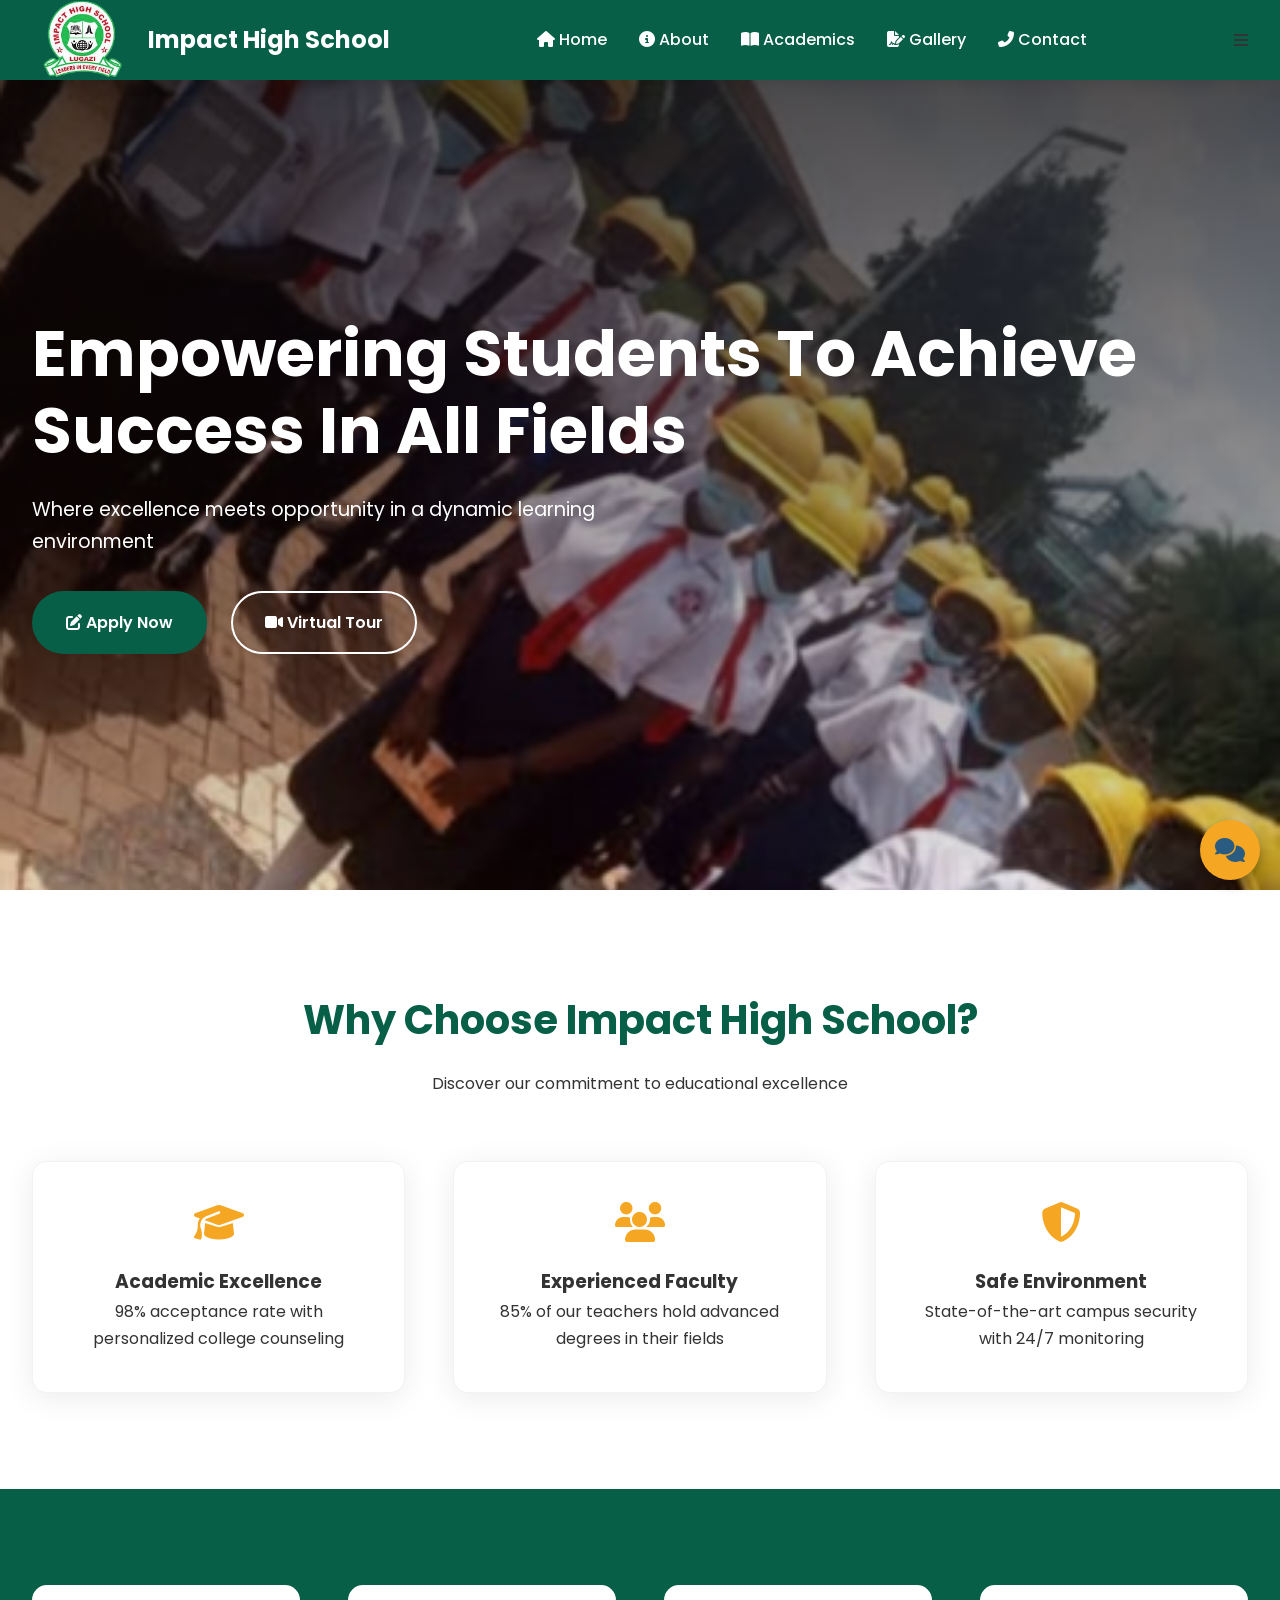
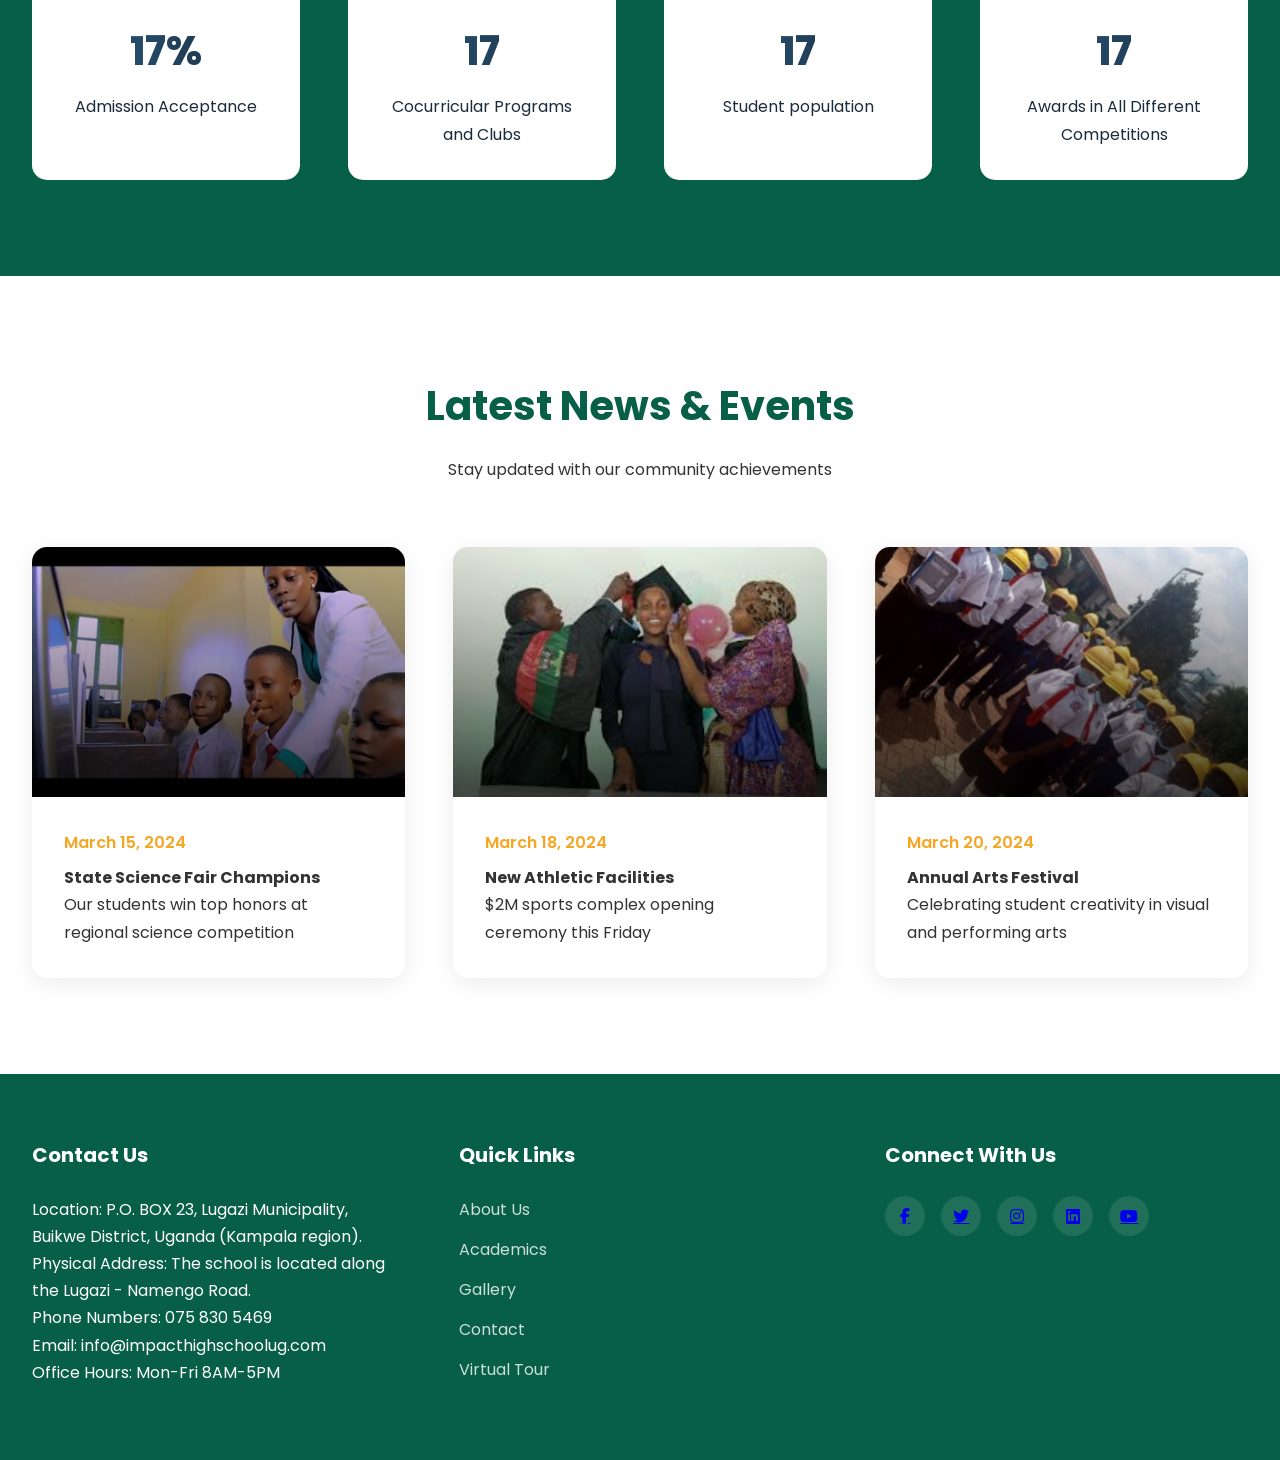
==== index.html @ 4ecf00ad "Initial commit of website files" ====
<!DOCTYPE html>
<html lang="en">
<head>
    <meta charset="UTF-8">
    <meta name="viewport" content="width=device-width, initial-scale=1.0">
    <title>Impact High School - Excellence in Education</title>
    <link rel="stylesheet" href="https://cdnjs.cloudflare.com/ajax/libs/font-awesome/6.4.0/css/all.min.css">
    <link rel="stylesheet" href="https://fonts.googleapis.com/css2?family=Poppins:wght@300;400;600;700&display=swap">
    <style>
        :root {
            --primary: #2A5C82;
            --secondary: #F5A623;
            --accent:#1A2B3C ;
            --dark:  #065f46;
            --light: white;
            --text: #333;
        }

        * {
            margin: 0;
            padding: 0;
            box-sizing: border-box;
        }

        body {
            font-family: 'Poppins', sans-serif;
            line-height: 1.7;
            color: var(--text);
            background: var(--light);
            overflow-x: hidden;
        }

        /* Header Styles */
        .header {
            background: var(--dark);
            position: sticky;
            top: 0;
            box-shadow: 0 2px 15px rgba(0,0,0,0.1);
            z-index: 1000;
            
        }

        .nav-container {
            max-width: 1400px;
            margin: 0 auto;
            padding: 0 2rem;
            display: flex;
            justify-content: space-between;
            align-items: center;
            height: 80px;
        }

        .logo {
            display: flex;
            align-items: center;
            gap: 1rem;
            text-decoration: none;
        }

        .logo img {
            height: 100px;
            width: auto;
        }

        .logo-text {
            color: white;
            font-size: 1.5rem;
            font-weight: 700;
        }
        
        .logo:hover .logo-text::after {
            transform: scaleX(1);
        }

        /* Main Navigation */
        .main-nav {
            display: flex;
            gap: 2rem;
            align-items: center;
            transition: all 0.3s ease;
        }

        .nav-link {
            color: white;
            text-decoration: none;
            position: relative;
            padding: 0.5rem 0;
            font-weight: 500;
            transition: color 0.3s ease;
        }

        .nav-link::after {
            content: '';
            position: absolute;
            bottom: 0;
            left: 0;
            width: 0;
            height: 2px;
            background: var(--secondary);
            transition: width 0.3s ease;
        }

        .nav-link:hover::after {
            width: 100%;
        }

        /* Hero Section */
       .hero {
            position: relative;
            height: 90vh;
            overflow: hidden;
            display: flex;
            align-items: center;
            color: white;
            position: relative;
            overflow: hidden;
        }

        .slideshow {
            position: absolute;
            top: 0;
            left: 0;
            width: 100%;
            height: 100%;
        }

        .slide {
            position: absolute;
            width: 100%;
            height: 100%;
            background-size: cover;
            background-position: center;
            opacity: 0;
            transition: opacity 1s ease-in-out;
        }

        .slide.active {
            opacity: 1;
        }

        .hero-overlay {
            position: absolute;
            top: 0;
            left: 0;
            width: 100%;
            height: 100%;
            background: linear-gradient(rgba(12,9,9,0.7), rgba(12,9,9,0.1)) ;
        }

        .hero-content {
            max-width: 1400px;
            margin: 0 auto;
            padding: 2rem;
            position: relative;
            z-index: 1;
            animation: float 3s ease-in-out infinite;
        }
        
        @keyframes float {
            0%, 100% { transform: translateY(0); }
            50% { transform: translateY(-20px); }
        }

        .hero h1 {
            font-size: 4rem;
            margin-bottom: 1.5rem;
            line-height: 1.2;
        }

        .hero p {
            font-size: 1.2rem;
            margin-bottom: 2rem;
            max-width: 600px;
        }

        .cta-buttons {
            display: flex;
            gap: 1.5rem;
            margin-top: 2rem;
        }

        .btn {
            padding: 1rem 2rem;
            border-radius: 50px;
            text-decoration: none;
            font-weight: 600;
            transition: all 0.3s ease;
            border: 2px solid transparent;
        }

        .btn-primary {
            background:var(--dark);
            color: white;
            
        }

        .btn-primary:hover {
            transform: translateY(-2px);
            box-shadow: 0 5px 15px rgba(245,166,35,0.3);
        }

        .btn-outline {
            border-color: white;
            color: white;
        }

        .btn-outline:hover {
            background: white;
            color: var(--primary);
        }


        /* Features Section */
        .features {
            padding: 6rem 2rem;
            background: white;
        }

        .section-title {
            text-align: center;
            margin-bottom: 4rem;
        }

        .section-title h2 {
            font-size: 2.5rem;
            color: var(--dark);
            margin-bottom: 1rem;
        }

        .grid {
            display: grid;
            grid-template-columns: repeat(auto-fit, minmax(300px, 1fr));
            gap: 3rem;
            max-width: 1400px;
            margin: 0 auto;
        }

        .feature-card {
            padding: 2.5rem;
            border-radius: 15px;
            background: white;
            text-align: center;
            transition: all 0.3s ease;
            box-shadow: 0 5px 30px rgba(0,0,0,0.08);
            border: 1px solid rgba(0,0,0,0.05);
        }

        .feature-card:hover {
            transform: translateY(-10px);
            box-shadow: 0 15px 40px rgba(0,0,0,0.5);
        }

        .feature-icon {
            font-size: 2.5rem;
            color: var(--secondary);
            margin-bottom: 1.5rem;
        }

        /* Stats Section */
        .stats {
            padding: 6rem 2rem;
            background: var(--dark);
            color:white;
        }

        .stats-grid {
            display: grid;
            grid-template-columns: repeat(auto-fit, minmax(250px, 1fr));
            gap: 3rem;
            max-width: 1400px;
            margin: 0 auto;
        }

        .stat-item {
            text-align: center;
            color:var(--accent);
            padding: 2rem;
            background: rgba(255,255,255,1);
            border-radius: 15px;
            backdrop-filter: blur(10px);
        }

        .stat-number {
            font-size: 2.5rem;
            font-weight: 800;
            
            margin-bottom: 0.5rem;
            background: linear-gradient(to right, var(--primary), var(--accent));
            -webkit-background-clip: text;
            -webkit-text-fill-color: transparent;
        }

        /* News Section */
        .news-section {
            padding: 6rem 2rem;
            background: var(--light);
        }

        .news-grid {
            display: grid;
            grid-template-columns: repeat(auto-fit, minmax(350px, 1fr));
            gap: 3rem;
            max-width: 1400px;
            margin: 0 auto;
        }

        .news-card {
            border-radius: 15px;
            overflow: hidden;
            box-shadow: 0 5px 25px rgba(0,0,0,0.08);
            transition: all 0.3s ease;
            background: white;
        }

        .news-card:hover {
            transform: translateY(-10px);
            box-shadow: 0 15px 40px rgba(0,0,0,0.1);
        }

        .news-image {
            height: 250px;
            background-size: cover;
            background-position: center;
            position: relative;
        }

        .news-image::after {
            content: '';
            position: absolute;
            top: 0;
            left: 0;
            right: 0;
            bottom: 0;
            background: linear-gradient(to top, rgba(0,0,0,0.7), transparent);
        }

        .news-content {
            padding: 2rem;
        }

        .news-date {
            color: var(--secondary);
            font-weight: 600;
            margin-bottom: 0.5rem;
        }

        /* Footer */
        .footer {
            background: var(--dark);
            color: white;
            padding: 4rem 2rem;
        }

        .footer-content {
            max-width: 1400px;
            margin: 0 auto;
            display: grid;
            grid-template-columns: repeat(auto-fit, minmax(250px, 1fr));
            gap: 4rem;
        }

        .footer-section h3 {
            color: white;
            margin-bottom: 1.5rem;
            font-size: 1.25rem;
        }

        .footer-links {
            list-style: none;
        }

        .footer-links li {
            margin-bottom: 0.8rem;
        }

        .footer-links a {
            color: rgba(255,255,255,0.8);
            text-decoration: none;
            transition: all 0.3s ease;
        }

        .footer-links a:hover {
            color: var(--secondary);
            padding-left: 5px;
        }

        .social-links {
            display: flex;
            gap: 1rem;
            margin-top: 1rem;
        }

        .social-links a {
            width: 40px;
            height: 40px;
            border-radius: 50%;
            background: rgba(255,255,255,0.1);
            display: flex;
            align-items: center;
            justify-content: center;
            transition: all 0.3s ease;
        }

        .social-links a:hover {
            background: var(--secondary);
            transform: translateY(-3px);
        }

        /* Responsive Design */
        @media (max-width: 768px) {
            .hero h1 {
                font-size: 2.5rem;
            }

            .main-nav {
                position: fixed;
                top: 80px;
                right: -100%;
                background: var(--dark);
                flex-direction: column;
                width: 100%;
                padding: 2rem;
                transition: right 0.3s ease;
            }

            .main-nav.active {
                right: 0;
            }

            .hamburger {
                display: block;
                color: white;
                font-size: 1.5rem;
                cursor: pointer;
                transition: transform 0.3s ease;
            }

            .hamburger.active {
                transform: rotate(90deg);
            }
        }
         @media (max-width: 768px) {
            .nav-container {
                height: 80px;
                padding: 0 1.5rem;
            }
    
            .logo img {
                height: 60px;
            }
    
            .main-nav {
                top: 80px;
                backdrop-filter: blur(15px);
            
                padding: 2rem 1.5rem;
            }
    
            .nav-link {
                padding: 1rem 0;
                font-size: 1.1rem;
            }
        }
    </style>

    <!-- Chatbot Styles -->
    <style>
        #chatbot-widget {
            position: fixed;
            bottom: 20px;
            right: 20px;
            z-index: 1001;
            font-family: 'Poppins', sans-serif;
        }

        #chatbot-toggle {
            width: 60px;
            height: 60px;
            background: var(--secondary);
            border-radius: 50%;
            display: flex;
            align-items: center;
            justify-content: center;
            cursor: pointer;
            box-shadow: 0 4px 12px rgba(0,0,0,0.3);
            transition: all 0.3s ease;
        }

        #chatbot-toggle:hover {
            transform: scale(1.1);
        }

        #chatbot-toggle i {
            color: var(--primary);
            font-size: 1.5rem;
        }

        #chatbot-window {
            display: none;
            position: absolute;
            bottom: 80px;
            right: 0;
            width: 350px;
            height: 500px;
            background: white;
            border-radius: 15px;
            box-shadow: 0 10px 30px rgba(0,0,0,0.3);
            overflow: hidden;
            flex-direction: column;
        }

        #chatbot-header {
            background: var(--primary);
            color: white;
            padding: 15px;
            display: flex;
            justify-content: space-between;
            align-items: center;
        }

        #chatbot-header span {
            font-weight: 600;
        }

        #chatbot-close {
            background: none;
            border: none;
            color: white;
            font-size: 1.5rem;
            cursor: pointer;
        }

        #chatbot-messages {
            flex: 1;
            padding: 15px;
            overflow-y: auto;
            background: #f9f9f9;
        }

        .chatbot-message {
            margin-bottom: 10px;
            padding: 10px;
            border-radius: 10px;
            max-width: 80%;
        }

        .chatbot-message.user {
            background: var(--secondary);
            color: var(--primary);
            margin-left: auto;
            text-align: right;
        }

        .chatbot-message.bot {
            background: var(--primary);
            color: white;
        }

        #chatbot-input-area {
            display: flex;
            padding: 15px;
            background: white;
            border-top: 1px solid #ddd;
        }

        #chatbot-input {
            flex: 1;
            padding: 10px;
            border: 1px solid #ddd;
            border-radius: 20px;
            outline: none;
        }

        #chatbot-send {
            background: var(--secondary);
            border: none;
            border-radius: 50%;
            width: 40px;
            height: 40px;
            margin-left: 10px;
            cursor: pointer;
            display: flex;
            align-items: center;
            justify-content: center;
            color: var(--primary);
        }

        #chatbot-send:hover {
            background: var(--primary);
            color: white;
        }

        @media (max-width: 768px) {
            #chatbot-window {
                width: 300px;
                height: 400px;
                bottom: 90px;
            }
        }
    </style>
</head>
<body>
    <header class="header">
        <nav class="nav-container">
            <a href="index.html" class="logo">
                <img src="pics/impactt.png" alt="Impact High School Logo">
                <span class="logo-text">Impact High School</span>
            </a>
           <div class="main-nav">
            <a href="index.html" class="nav-link">
                <i class="fas fa-home"></i>
                Home
            </a>
            <a href="about.html" class="nav-link">
                <i class="fas fa-info-circle"></i>
                About
            </a>
            <a href="academics.html" class="nav-link">
                <i class="fas fa-book-open"></i>
                Academics
            </a>
            <a href="gallery.html" class="nav-link">
                <i class="fas fa-file-signature"></i>
                Gallery
            </a>
            <a href="contact.html" class="nav-link">
                <i class="fas fa-phone-alt"></i>
                Contact
            </a>
        </div>
            <i class="fas fa-bars hamburger"></i>
        </nav>
    </header>

    <section class="hero">
        <div class="slideshow">
            <div class="slide active" style="background-image: url('pics/4.png')"></div>
            <div class="slide" style="background-image: url('pics/1.png')"></div>
            <div class="slide" style="background-image: url('pics/2.png')"></div>
        </div>
        <div class="hero-overlay"></div>
        <div class="hero-content">
            <h1>Empowering Students To Achieve Success In All Fields</h1>
            <p>Where excellence meets opportunity in a dynamic learning environment</p>
            <div class="cta-buttons">
            <a href="apply.html" class="btn btn-primary">
            <i class="fas fa-edit"></i>
            Apply Now
            </a>
            <a href="video.html" class="btn btn-outline">
            <i class="fas fa-video"></i>
            Virtual Tour
            </a>
            </div>
        </div>
            <!-- Existing hero content remains the same -->
    </section>


    <section class="features">
        <div class="section-title">
            <h2>Why Choose Impact High School?</h2>
            <p>Discover our commitment to educational excellence</p>
        </div>
        <div class="grid">
            <div class="feature-card">
                <i class="fas fa-graduation-cap feature-icon"></i>
                <h3>Academic Excellence</h3>
                <p>98% acceptance rate with personalized college counseling</p>
            </div>
            <div class="feature-card">
                <i class="fas fa-users feature-icon"></i>
                <h3>Experienced Faculty</h3>
                <p>85% of our teachers hold advanced degrees in their fields</p>
            </div>
            <div class="feature-card">
                <i class="fas fa-shield-alt feature-icon"></i>
                <h3>Safe Environment</h3>
                <p>State-of-the-art campus security with 24/7 monitoring</p>
            </div>
        </div>
    </section>

    <section class="stats">
        <div class="stats-grid">
            <div class="stat-item">
                <div class="stat-number">98%</div>
                <div>Admission Acceptance</div>
            </div>
            <div class="stat-item">
                <div class="stat-number">50+</div>
                <div>Cocurricular Programs and Clubs</div>
            </div>
            <div class="stat-item">
                <div class="stat-number">1000</div>
                <div>Student population</div>
            </div>
            <div class="stat-item">
                <div class="stat-number">35</div>
                <div>Awards in All Different Competitions</div>
            </div>
        </div>
    </section>

    <section class="news-section">
        <div class="section-title">
            <h2>Latest News & Events</h2>
            <p>Stay updated with our community achievements</p>
        </div>
        <div class="news-grid">
            <div class="news-card">
                <div class="news-image" style="background-image: url('pics/1.png')"></div>
                <div class="news-content">
                    <div class="news-date">March 15, 2024</div>
                    <h4>State Science Fair Champions</h4>
                    <p>Our students win top honors at regional science competition</p>
                </div>
            </div>
            <div class="news-card">
                <div class="news-image" style="background-image: url('pics/2.png')"></div>
                <div class="news-content">
                    <div class="news-date">March 18, 2024</div>
                    <h4>New Athletic Facilities</h4>
                    <p>$2M sports complex opening ceremony this Friday</p>
                </div>
            </div>
            <div class="news-card">
                <div class="news-image" style="background-image: url('pics/4.png')"></div>
                <div class="news-content">
                    <div class="news-date">March 20, 2024</div>
                    <h4>Annual Arts Festival</h4>
                    <p>Celebrating student creativity in visual and performing arts</p>
                </div>
            </div>
        </div>
    </section>

    <footer class="footer">
        <div class="footer-content">
            <div class="footer-section">
                <h3>Contact Us</h3>
                <p>Location: P.O. BOX 23, Lugazi Municipality, Buikwe District, Uganda (Kampala region).<br>
                Physical Address: The school is located along the Lugazi - Namengo Road.<br>
                Phone Numbers: 075 830 5469<br>
                Email: info@impacthighschoolug.com<br>
                Office Hours: Mon-Fri 8AM-5PM</p>
            </div>
            <div class="footer-section">
                <h3>Quick Links</h3>
                <ul class="footer-links">
                    <li><a href="about.html">About Us</a></li>
                    <li><a href="academics.html">Academics</a></li>
                    <li><a href="gallery.html">Gallery</a></li>
                    <li><a href="contact.html">Contact</a></li>
                    <li><a href="video.html">Virtual Tour</a></li>
                </ul>
            </div>
            <div class="footer-section">
                <h3>Connect With Us</h3>
                <div class="social-links">
                    <a href="https://www.facebook.com/p/Impact-high-school-lugazi-100064060272255/"><i class="fab fa-facebook-f"></i></a>
                    <a href="#"><i class="fab fa-twitter"></i></a>
                    <a href="https://www.instagram.com/impact_high_school_lugazi/"><i class="fab fa-instagram"></i></a>
                    <a href="https://ug.linkedin.com/company/impact-high-school-lugazi"><i class="fab fa-linkedin"></i></a>
                    <a href="https://www.youtube.com/watch?v=IFVZ60-DcK4"><i class="fab fa-youtube"></i></a>
                </div>
            </div>
        </div>
    </footer>

    <script>
         // Add slideshow functionality
        let currentSlide = 0;
        const slides = document.querySelectorAll('.slide');

        function nextSlide() {
            slides[currentSlide].classList.remove('active');
            currentSlide = (currentSlide + 1) % slides.length;
            slides[currentSlide].classList.add('active');
        }

        // Start slideshow and cycle every 5 seconds
        setInterval(nextSlide, 5000);

        // Existing JavaScript remains unchanged
           // Animated number counters
        document.addEventListener('DOMContentLoaded', () => {
            const counters = document.querySelectorAll('.stat-number');
            counters.forEach(counter => {
                const target = parseInt(counter.innerText);
                let count = 0;
                const updateCount = () => {
                    if (count < target) {
                        count++;
                        counter.innerText = count + (counter.innerText.includes('%') ? '%' : '');
                        setTimeout(updateCount, 150);
                    }
                }
                updateCount();
            });
        });
        
        // Enhanced Mobile Menu
        const hamburger = document.querySelector('.hamburger');
        const nav = document.querySelector('.main-nav');

        hamburger.addEventListener('click', () => {
            nav.classList.toggle('active');
            hamburger.classList.toggle('active');
        });

        // Smooth Scroll with Offset
        document.querySelectorAll('a[href^="#"]').forEach(anchor => {
            anchor.addEventListener('click', function(e) {
                e.preventDefault();
                const target = document.querySelector(this.getAttribute('href'));
                const headerOffset = 80;
                const elementPosition = target.getBoundingClientRect().top;
                const offsetPosition = elementPosition - headerOffset;

                window.scrollBy({
                    top: offsetPosition,
                    behavior: 'smooth'
                });
            });
        });

        // Intersection Observer for Animations
        const observer = new IntersectionObserver((entries) => {
            entries.forEach(entry => {
                if (entry.isIntersecting) {
                    entry.target.style.opacity = 1;
                    entry.target



.style.transform='translateY(0)';
}
});
},{threshold:0.1});

    document.querySelectorAll('.feature-card, .news-card, .stat-item').forEach(el => {
        el.style.opacity = 0;
        el.style.transform = 'translateY(30px)';
        observer.observe(el);
    });

    // Dynamic Year Update
    document.getElementById('current-year').textContent = new Date().getFullYear();
</script>

    <!-- Chatbot Widget -->
    <div id="chatbot-widget">
        <div id="chatbot-toggle">
            <i class="fas fa-comments"></i>
        </div>
        <div id="chatbot-window">
            <div id="chatbot-header">
                <span>Impact High School Assistant</span>
                <button id="chatbot-close">&times;</button>
            </div>
            <div id="chatbot-messages"></div>
            <div id="chatbot-input-area">
                <input type="text" id="chatbot-input" placeholder="Ask me anything about the school...">
                <button id="chatbot-send"><i class="fas fa-paper-plane"></i></button>
            </div>
        </div>
    </div>

    <script>
        // Chatbot functionality
        const chatbotToggle = document.getElementById('chatbot-toggle');
        const chatbotWindow = document.getElementById('chatbot-window');
        const chatbotClose = document.getElementById('chatbot-close');
        const chatbotMessages = document.getElementById('chatbot-messages');
        const chatbotInput = document.getElementById('chatbot-input');
        const chatbotSend = document.getElementById('chatbot-send');

        function addMessage(message, sender) {
            const messageDiv = document.createElement('div');
            messageDiv.classList.add('chatbot-message', sender);
            messageDiv.textContent = message;
            chatbotMessages.appendChild(messageDiv);
            chatbotMessages.scrollTop = chatbotMessages.scrollHeight;
        }

        async function getAIResponse(message) {
            try {
                const response = await fetch('https://api.deepseek.com/v1/chat/completions', {
                    method: 'POST',
                    headers: {
                        'Content-Type': 'application/json',
                        'Authorization': 'Bearer sk-42b68022812149f98af85d4b9341e224'
                    },
                    body: JSON.stringify({
                        model: 'deepseek-chat',
                        messages: [
                            {
                                role: 'system',
                                content: 'You are an assistant for Impact High School. Provide helpful information about the school. Key info: Location: P.O. BOX 23, Lugazi Municipality, Buikwe District, Uganda, along Lugazi-Namengo Road. Phone: 075 830 5469. Email: info@impacthighschoolug.com. Vision: Develop confident young people for independent learning. Mission: World-class education with spiritual values. Programmes: O-Level and A-Level secondary education. Be friendly and informative.'
                            },
                            { role: 'user', content: message }
                        ],
                        max_tokens: 200
                    })
                });
                const data = await response.json();
                if (data.choices && data.choices[0]) {
                    return data.choices[0].message.content;
                } else {
                    return 'Sorry, I couldn\'t generate a response right now. Please try again.';
                }
            } catch (error) {
                console.error('API Error:', error);
                return 'Sorry, I\'m having trouble connecting right now. Please try again later.';
            }
        }

        chatbotToggle.addEventListener('click', () => {
            chatbotWindow.style.display = chatbotWindow.style.display === 'block' ? 'none' : 'block';
        });

        chatbotClose.addEventListener('click', () => {
            chatbotWindow.style.display = 'none';
        });

        chatbotSend.addEventListener('click', async () => {
            const message = chatbotInput.value.trim();
            if (message) {
                addMessage(message, 'user');
                chatbotInput.value = '';
                chatbotInput.disabled = true;
                chatbotSend.disabled = true;
                const response = await getAIResponse(message);
                addMessage(response, 'bot');
                chatbotInput.disabled = false;
                chatbotSend.disabled = false;
            }
        });

        chatbotInput.addEventListener('keypress', (e) => {
            if (e.key === 'Enter') {
                chatbotSend.click();
            }
        });

        // Initial greeting
        setTimeout(() => addMessage('Hello! I\'m the Impact High School assistant. How can I help you today?', 'bot'), 1000);
    </script>
</body>    
</html>
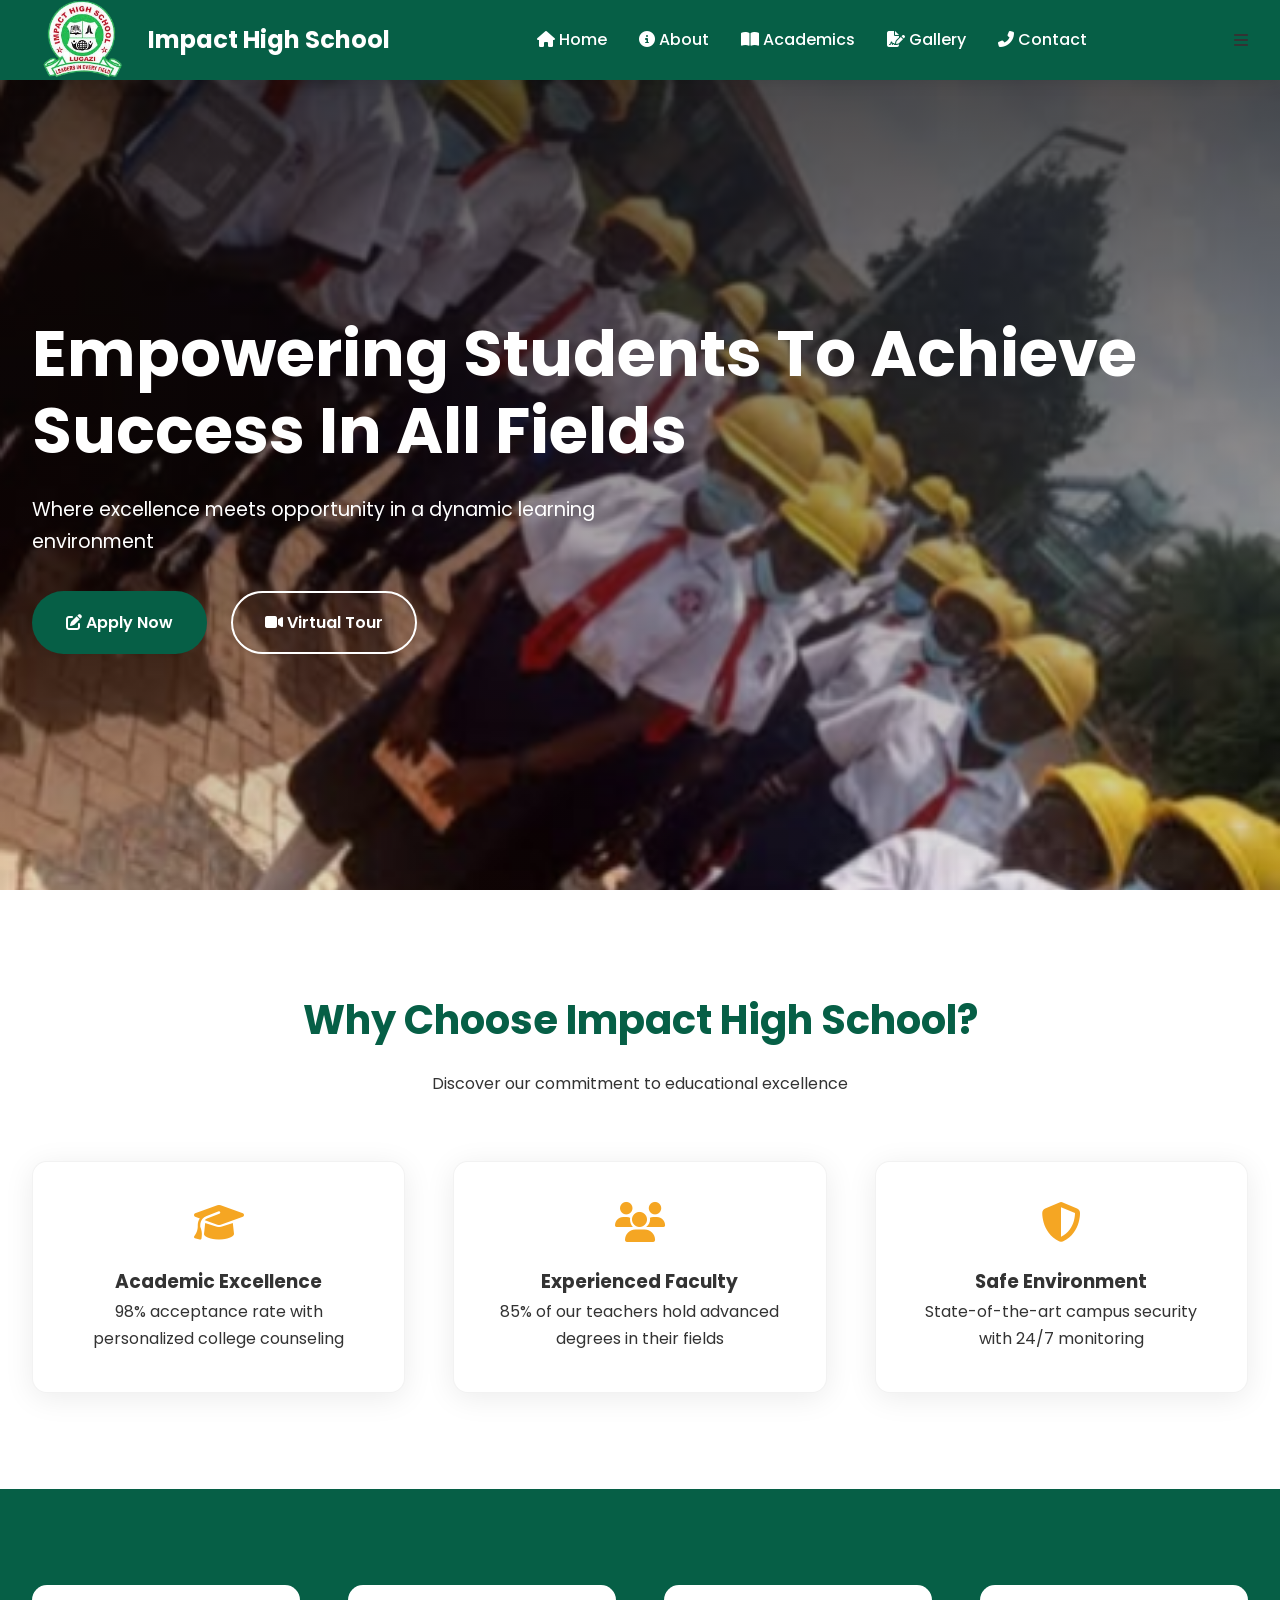
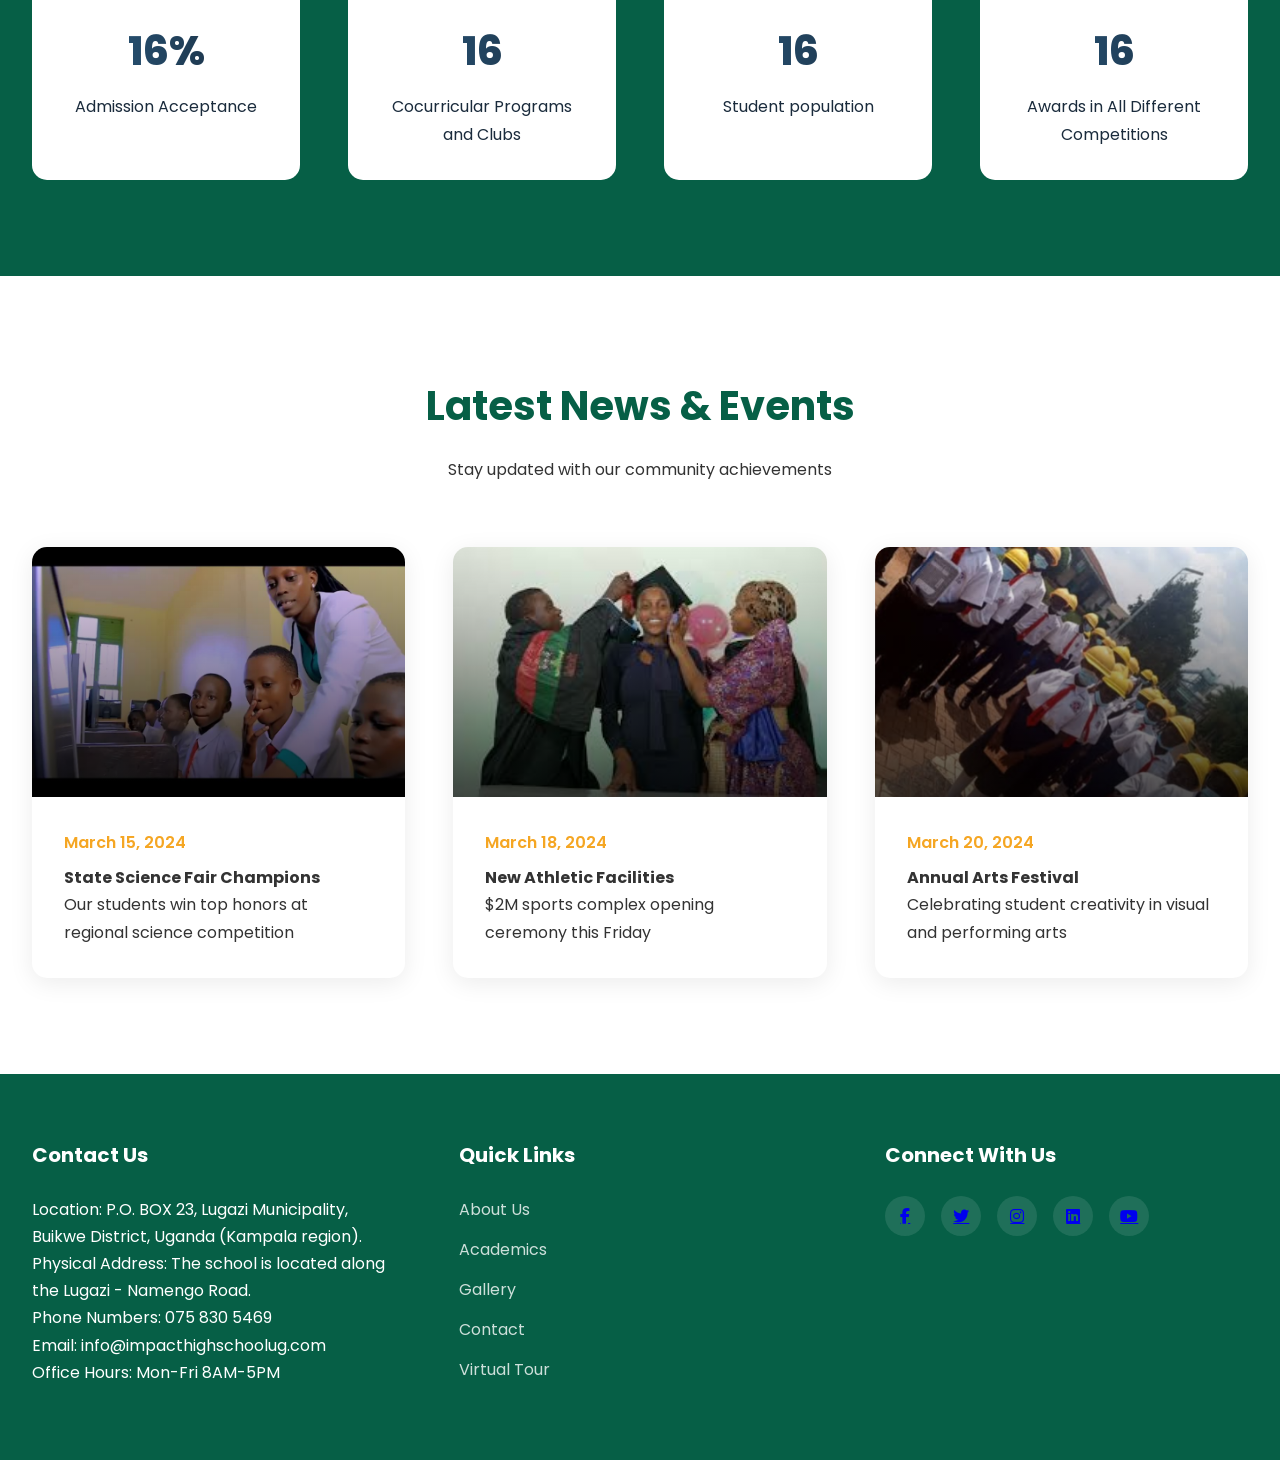
==== commit 4dbbe98a: "Remove chatbot code fully from all pages" ====
--- a/index.html
+++ b/index.html
@@ -459,142 +459,6 @@
             .nav-link {
                 padding: 1rem 0;
                 font-size: 1.1rem;
-            }
-        }
-    </style>
-
-    <!-- Chatbot Styles -->
-    <style>
-        #chatbot-widget {
-            position: fixed;
-            bottom: 20px;
-            right: 20px;
-            z-index: 1001;
-            font-family: 'Poppins', sans-serif;
-        }
-
-        #chatbot-toggle {
-            width: 60px;
-            height: 60px;
-            background: var(--secondary);
-            border-radius: 50%;
-            display: flex;
-            align-items: center;
-            justify-content: center;
-            cursor: pointer;
-            box-shadow: 0 4px 12px rgba(0,0,0,0.3);
-            transition: all 0.3s ease;
-        }
-
-        #chatbot-toggle:hover {
-            transform: scale(1.1);
-        }
-
-        #chatbot-toggle i {
-            color: var(--primary);
-            font-size: 1.5rem;
-        }
-
-        #chatbot-window {
-            display: none;
-            position: absolute;
-            bottom: 80px;
-            right: 0;
-            width: 350px;
-            height: 500px;
-            background: white;
-            border-radius: 15px;
-            box-shadow: 0 10px 30px rgba(0,0,0,0.3);
-            overflow: hidden;
-            flex-direction: column;
-        }
-
-        #chatbot-header {
-            background: var(--primary);
-            color: white;
-            padding: 15px;
-            display: flex;
-            justify-content: space-between;
-            align-items: center;
-        }
-
-        #chatbot-header span {
-            font-weight: 600;
-        }
-
-        #chatbot-close {
-            background: none;
-            border: none;
-            color: white;
-            font-size: 1.5rem;
-            cursor: pointer;
-        }
-
-        #chatbot-messages {
-            flex: 1;
-            padding: 15px;
-            overflow-y: auto;
-            background: #f9f9f9;
-        }
-
-        .chatbot-message {
-            margin-bottom: 10px;
-            padding: 10px;
-            border-radius: 10px;
-            max-width: 80%;
-        }
-
-        .chatbot-message.user {
-            background: var(--secondary);
-            color: var(--primary);
-            margin-left: auto;
-            text-align: right;
-        }
-
-        .chatbot-message.bot {
-            background: var(--primary);
-            color: white;
-        }
-
-        #chatbot-input-area {
-            display: flex;
-            padding: 15px;
-            background: white;
-            border-top: 1px solid #ddd;
-        }
-
-        #chatbot-input {
-            flex: 1;
-            padding: 10px;
-            border: 1px solid #ddd;
-            border-radius: 20px;
-            outline: none;
-        }
-
-        #chatbot-send {
-            background: var(--secondary);
-            border: none;
-            border-radius: 50%;
-            width: 40px;
-            height: 40px;
-            margin-left: 10px;
-            cursor: pointer;
-            display: flex;
-            align-items: center;
-            justify-content: center;
-            color: var(--primary);
-        }
-
-        #chatbot-send:hover {
-            background: var(--primary);
-            color: white;
-        }
-
-        @media (max-width: 768px) {
-            #chatbot-window {
-                width: 300px;
-                height: 400px;
-                bottom: 90px;
             }
         }
     </style>
@@ -849,105 +713,6 @@
     document.getElementById('current-year').textContent = new Date().getFullYear();
 </script>
 
-    <!-- Chatbot Widget -->
-    <div id="chatbot-widget">
-        <div id="chatbot-toggle">
-            <i class="fas fa-comments"></i>
-        </div>
-        <div id="chatbot-window">
-            <div id="chatbot-header">
-                <span>Impact High School Assistant</span>
-                <button id="chatbot-close">&times;</button>
-            </div>
-            <div id="chatbot-messages"></div>
-            <div id="chatbot-input-area">
-                <input type="text" id="chatbot-input" placeholder="Ask me anything about the school...">
-                <button id="chatbot-send"><i class="fas fa-paper-plane"></i></button>
-            </div>
-        </div>
-    </div>
-
-    <script>
-        // Chatbot functionality
-        const chatbotToggle = document.getElementById('chatbot-toggle');
-        const chatbotWindow = document.getElementById('chatbot-window');
-        const chatbotClose = document.getElementById('chatbot-close');
-        const chatbotMessages = document.getElementById('chatbot-messages');
-        const chatbotInput = document.getElementById('chatbot-input');
-        const chatbotSend = document.getElementById('chatbot-send');
-
-        function addMessage(message, sender) {
-            const messageDiv = document.createElement('div');
-            messageDiv.classList.add('chatbot-message', sender);
-            messageDiv.textContent = message;
-            chatbotMessages.appendChild(messageDiv);
-            chatbotMessages.scrollTop = chatbotMessages.scrollHeight;
-        }
-
-        async function getAIResponse(message) {
-            try {
-                const response = await fetch('https://api.deepseek.com/v1/chat/completions', {
-                    method: 'POST',
-                    headers: {
-                        'Content-Type': 'application/json',
-                        'Authorization': 'Bearer sk-42b68022812149f98af85d4b9341e224'
-                    },
-                    body: JSON.stringify({
-                        model: 'deepseek-chat',
-                        messages: [
-                            {
-                                role: 'system',
-                                content: 'You are an assistant for Impact High School. Provide helpful information about the school. Key info: Location: P.O. BOX 23, Lugazi Municipality, Buikwe District, Uganda, along Lugazi-Namengo Road. Phone: 075 830 5469. Email: info@impacthighschoolug.com. Vision: Develop confident young people for independent learning. Mission: World-class education with spiritual values. Programmes: O-Level and A-Level secondary education. Be friendly and informative.'
-                            },
-                            { role: 'user', content: message }
-                        ],
-                        max_tokens: 200
-                    })
-                });
-                const data = await response.json();
-                if (data.choices && data.choices[0]) {
-                    return data.choices[0].message.content;
-                } else {
-                    return 'Sorry, I couldn\'t generate a response right now. Please try again.';
-                }
-            } catch (error) {
-                console.error('API Error:', error);
-                return 'Sorry, I\'m having trouble connecting right now. Please try again later.';
-            }
-        }
-
-        chatbotToggle.addEventListener('click', () => {
-            chatbotWindow.style.display = chatbotWindow.style.display === 'block' ? 'none' : 'block';
-        });
-
-        chatbotClose.addEventListener('click', () => {
-            chatbotWindow.style.display = 'none';
-        });
-
-        chatbotSend.addEventListener('click', async () => {
-            const message = chatbotInput.value.trim();
-            if (message) {
-                addMessage(message, 'user');
-                chatbotInput.value = '';
-                chatbotInput.disabled = true;
-                chatbotSend.disabled = true;
-                const response = await getAIResponse(message);
-                addMessage(response, 'bot');
-                chatbotInput.disabled = false;
-                chatbotSend.disabled = false;
-            }
-        });
-
-        chatbotInput.addEventListener('keypress', (e) => {
-            if (e.key === 'Enter') {
-                chatbotSend.click();
-            }
-        });
-
-        // Initial greeting
-        setTimeout(() => addMessage('Hello! I\'m the Impact High School assistant. How can I help you today?', 'bot'), 1000);
-    </script>
-</body>    
 </html>
 
 
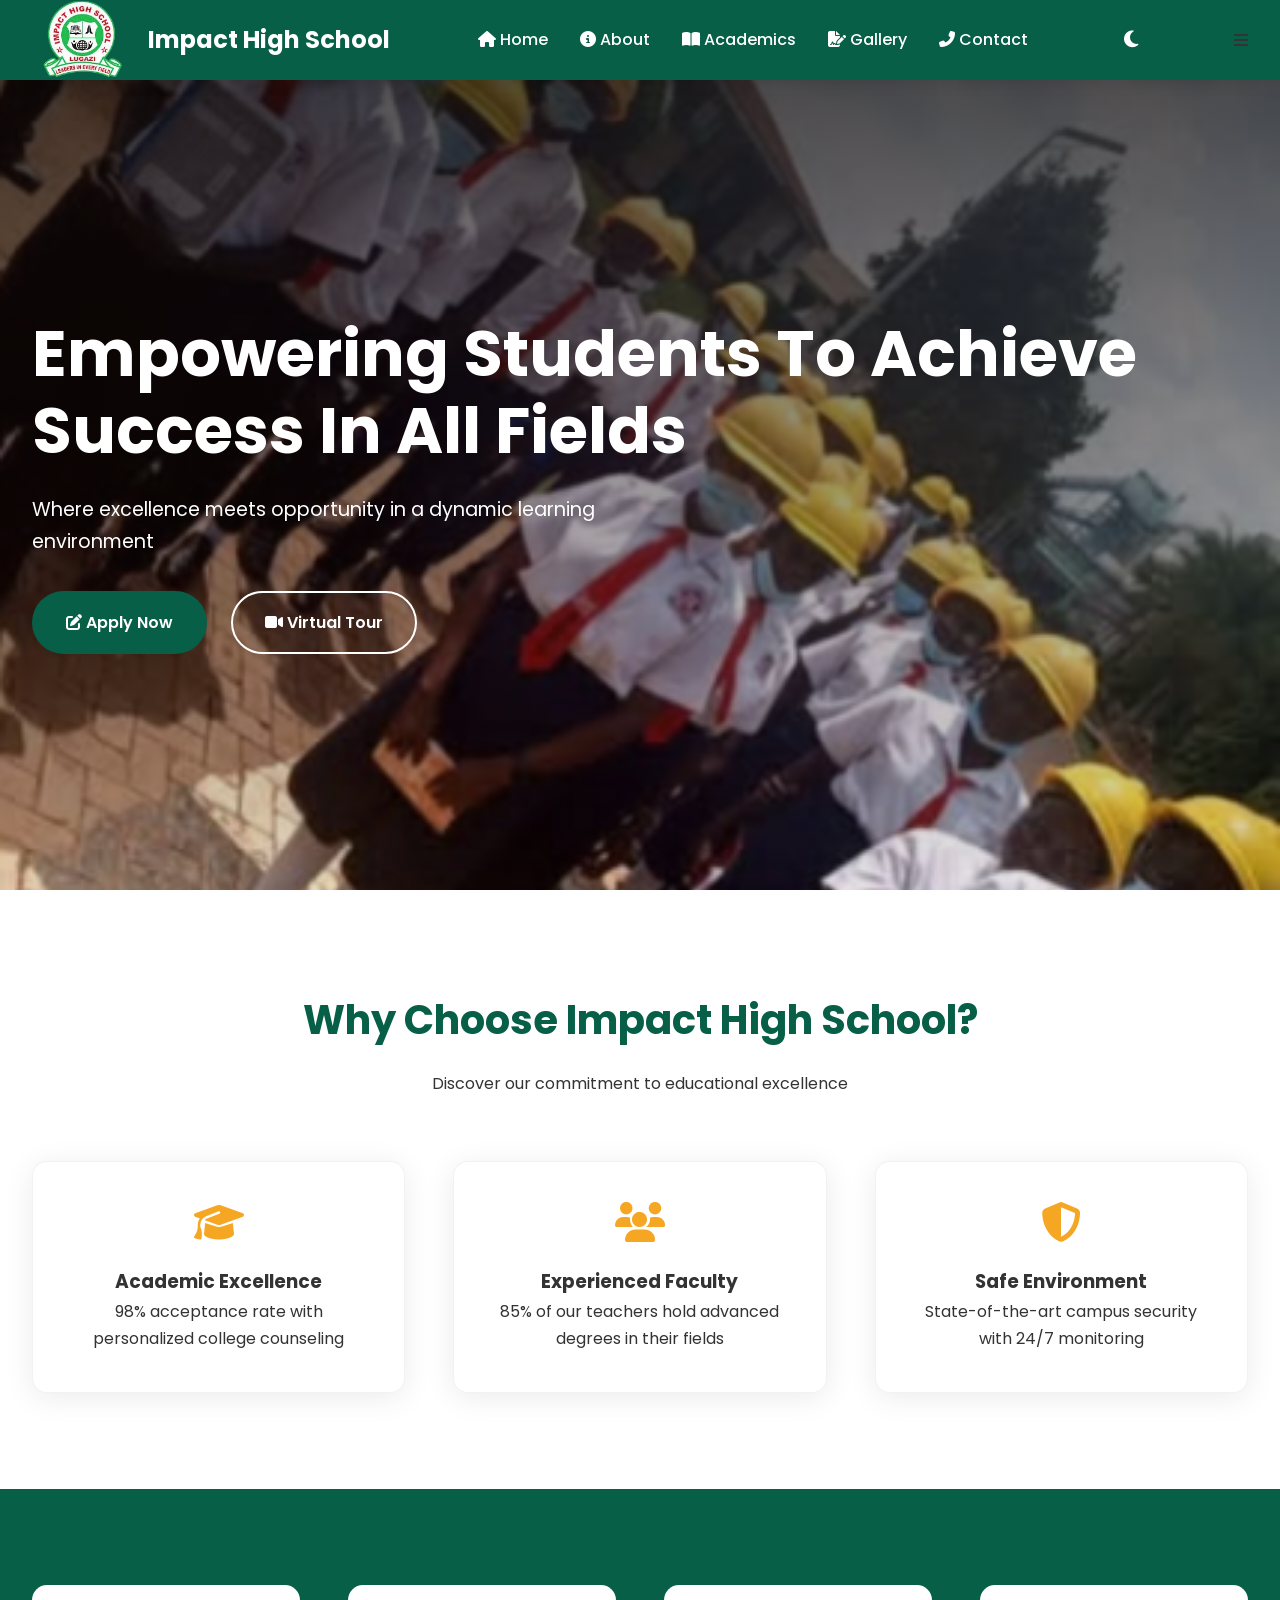
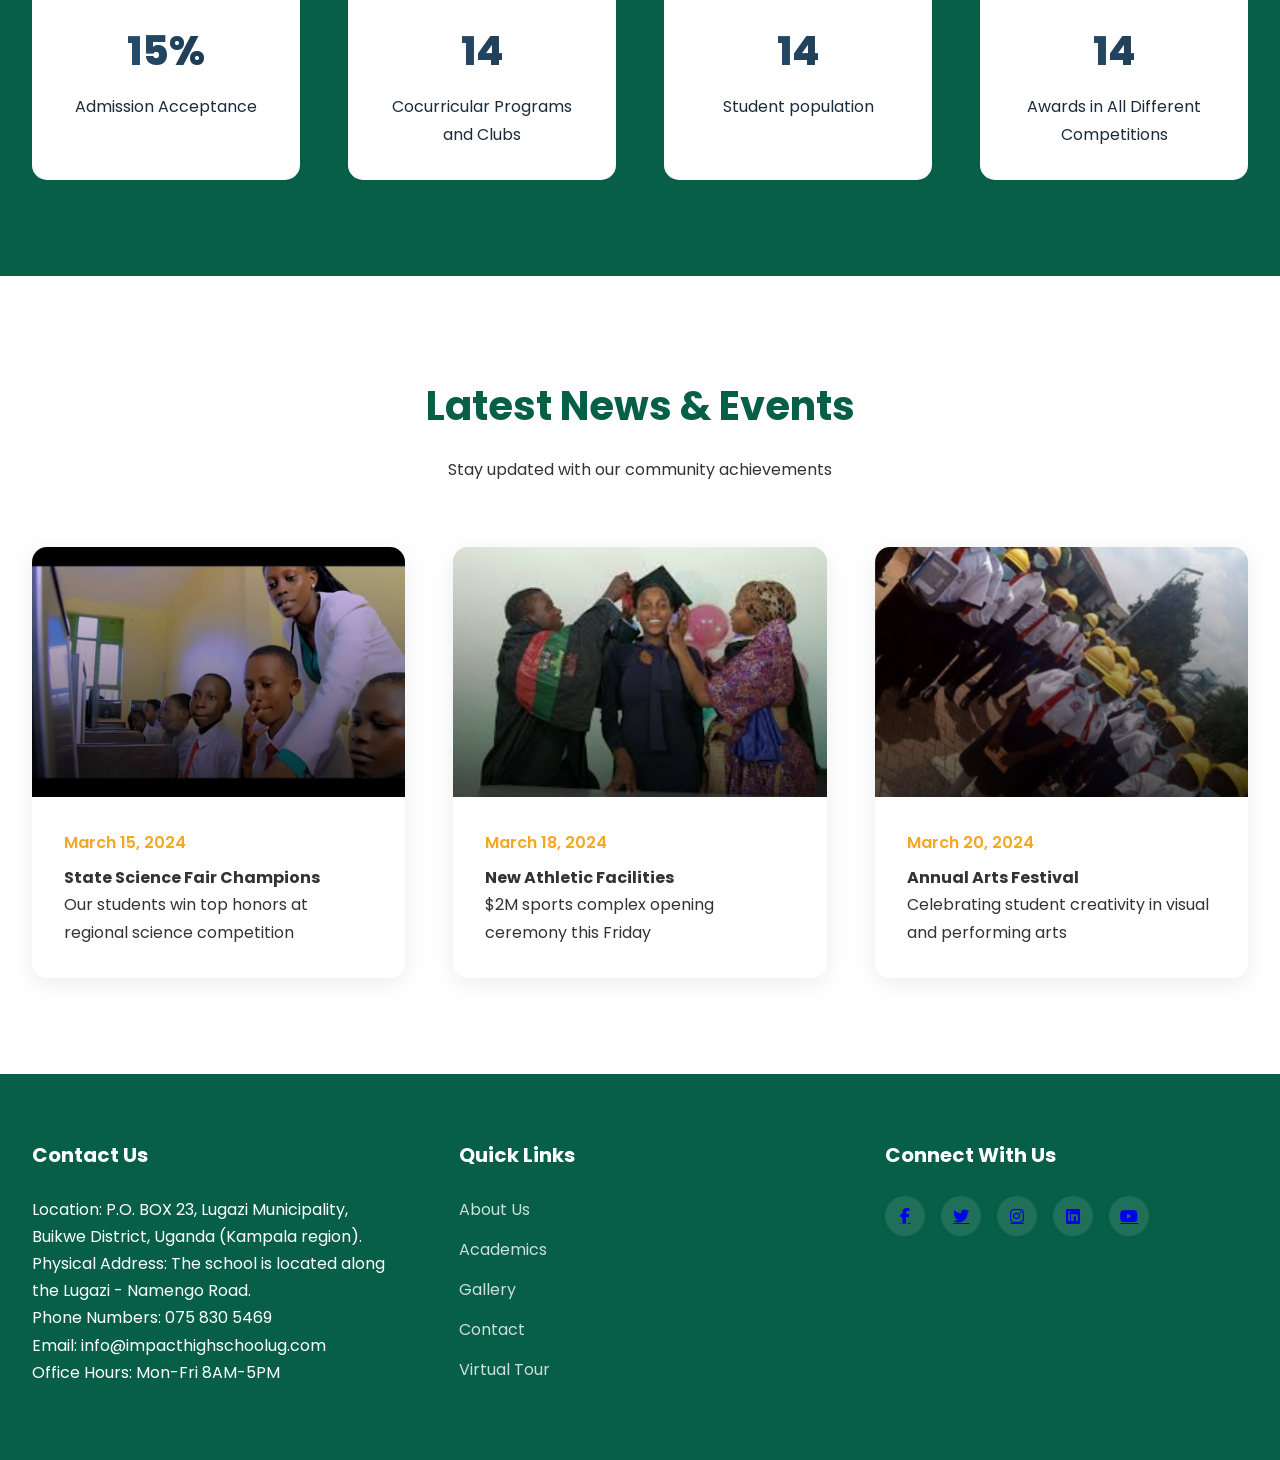
==== commit 7693209b: "Add dark/light theme toggle to index.html" ====
--- a/index.html
+++ b/index.html
@@ -16,6 +16,15 @@
             --text: #333;
         }
 
+        body.dark {
+            --primary: #4A90E2;
+            --secondary: #F39C12;
+            --accent: #34495E;
+            --dark: #1A1A1A;
+            --light: #2C2C2C;
+            --text: #E0E0E0;
+        }
+
         * {
             margin: 0;
             padding: 0;
@@ -102,6 +111,21 @@
 
         .nav-link:hover::after {
             width: 100%;
+        }
+
+        .theme-toggle {
+            background: none;
+            border: none;
+            color: white;
+            font-size: 1.2rem;
+            cursor: pointer;
+            padding: 0.5rem;
+            border-radius: 50%;
+            transition: all 0.3s ease;
+        }
+
+        .theme-toggle:hover {
+            background: rgba(255,255,255,0.1);
         }
 
         /* Hero Section */
@@ -492,6 +516,7 @@
                 Contact
             </a>
         </div>
+            <button id="theme-toggle" class="theme-toggle"><i class="fas fa-moon"></i></button>
             <i class="fas fa-bars hamburger"></i>
         </nav>
     </header>
@@ -711,6 +736,20 @@
 
     // Dynamic Year Update
     document.getElementById('current-year').textContent = new Date().getFullYear();
+
+    // Theme Toggle
+    const themeToggle = document.getElementById('theme-toggle');
+    const currentTheme = localStorage.getItem('theme') || 'light';
+    if (currentTheme === 'dark') {
+        document.body.classList.add('dark');
+        themeToggle.innerHTML = '<i class="fas fa-sun"></i>';
+    }
+    themeToggle.addEventListener('click', () => {
+        document.body.classList.toggle('dark');
+        const theme = document.body.classList.contains('dark') ? 'dark' : 'light';
+        localStorage.setItem('theme', theme);
+        themeToggle.innerHTML = theme === 'dark' ? '<i class="fas fa-sun"></i>' : '<i class="fas fa-moon"></i>';
+    });
 </script>
 
 </html>
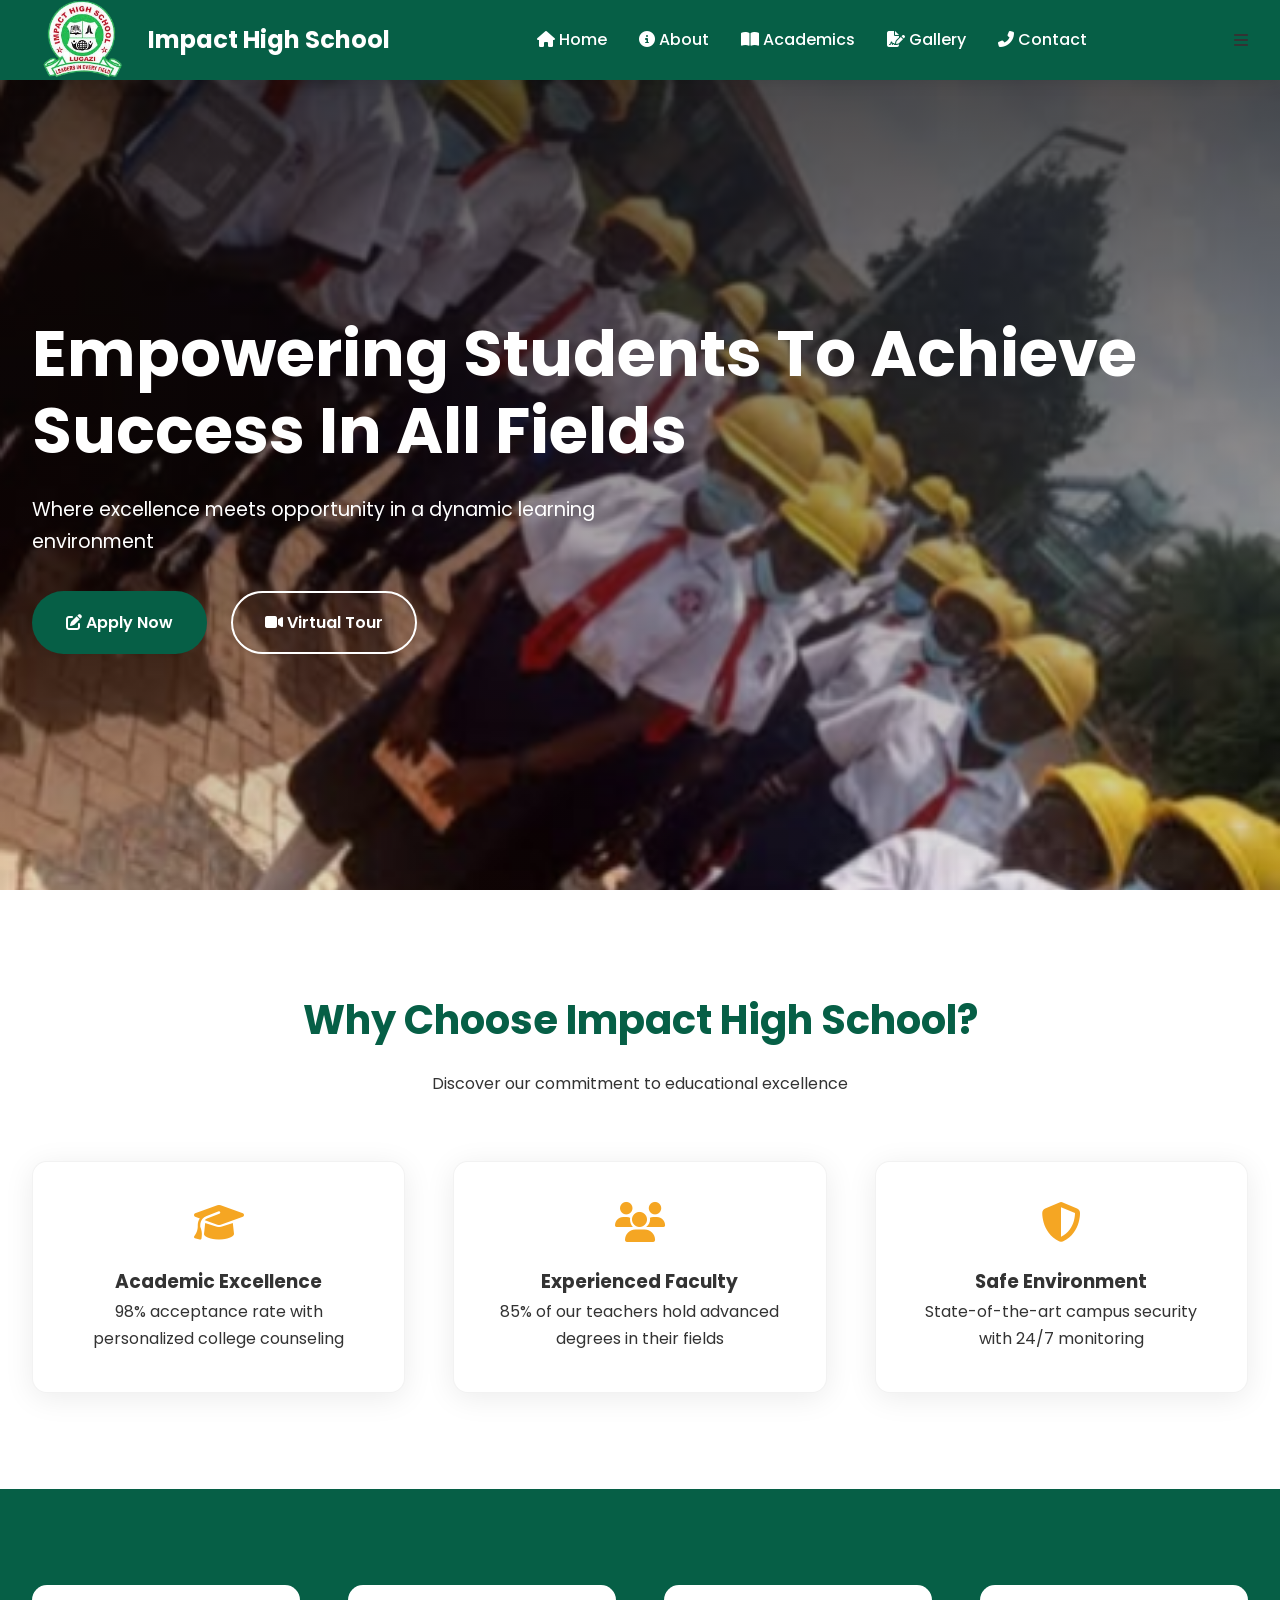
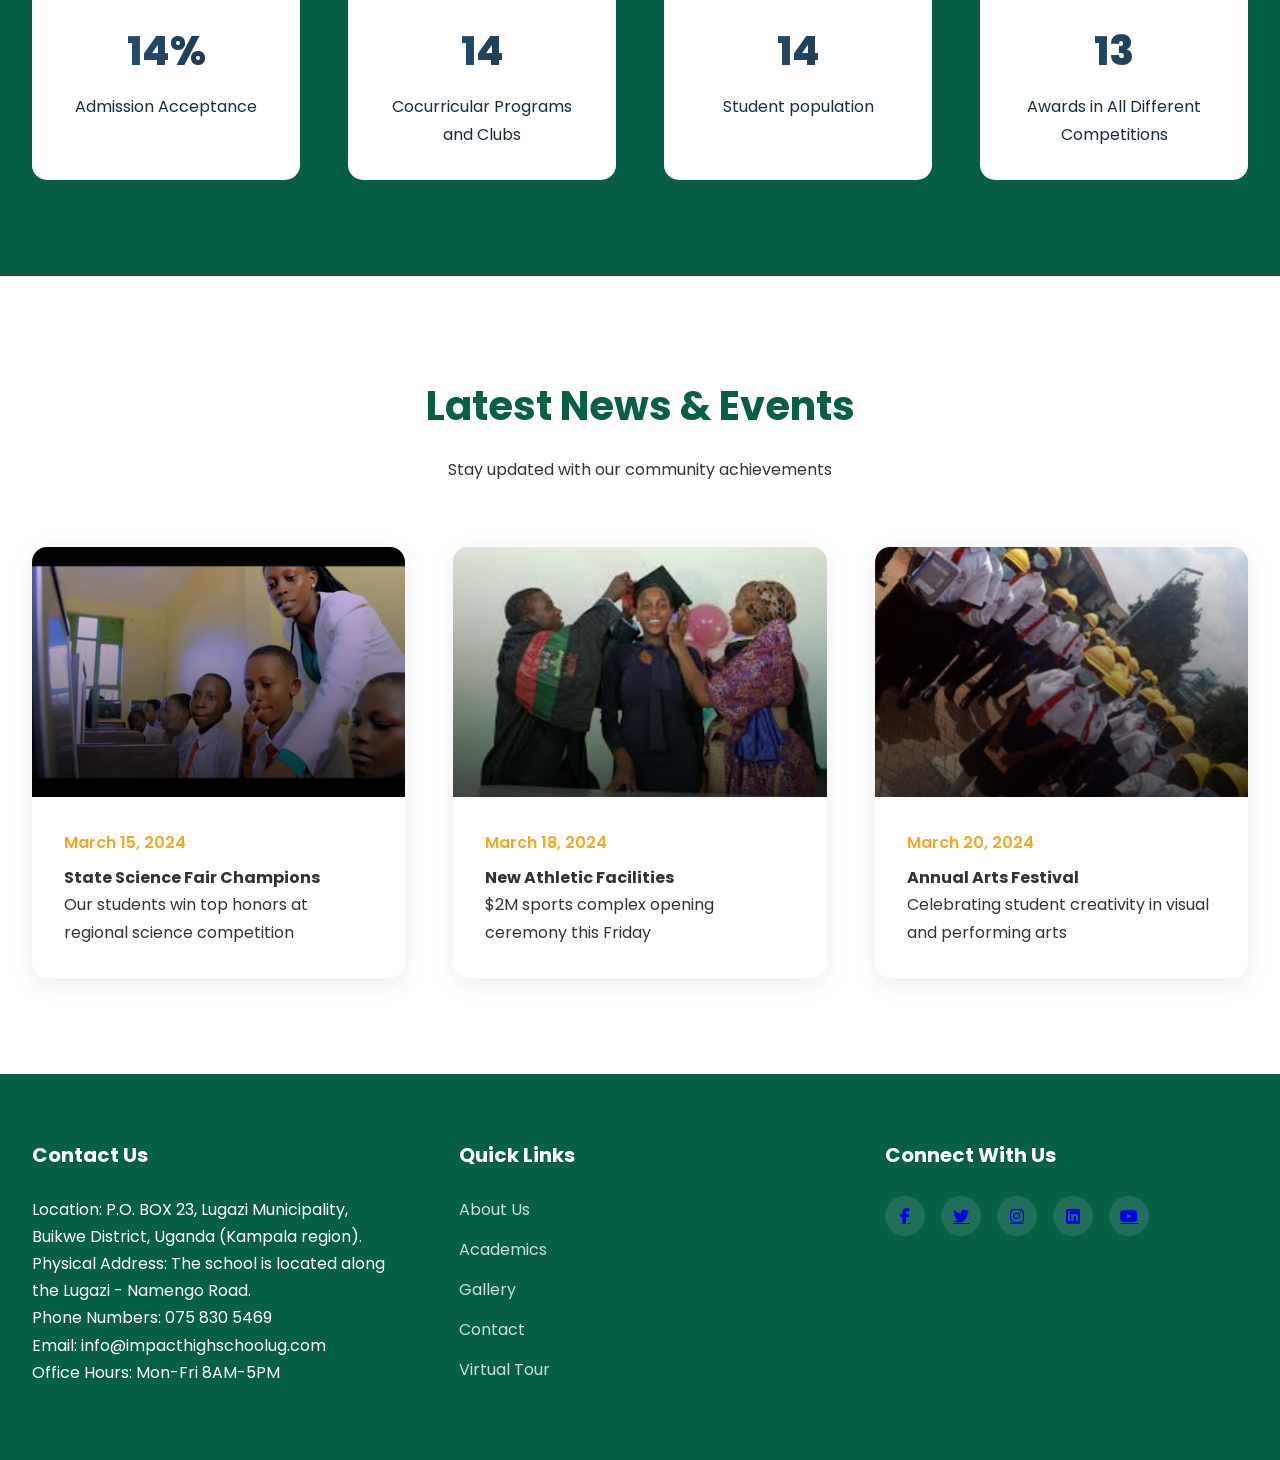
==== commit 0c7de343: "Remove theme feature completely" ====
--- a/index.html
+++ b/index.html
@@ -16,15 +16,6 @@
             --text: #333;
         }
 
-        body.dark {
-            --primary: #4A90E2;
-            --secondary: #F39C12;
-            --accent: #34495E;
-            --dark: #1A1A1A;
-            --light: #2C2C2C;
-            --text: #E0E0E0;
-        }
-
         * {
             margin: 0;
             padding: 0;
@@ -111,21 +102,6 @@
 
         .nav-link:hover::after {
             width: 100%;
-        }
-
-        .theme-toggle {
-            background: none;
-            border: none;
-            color: white;
-            font-size: 1.2rem;
-            cursor: pointer;
-            padding: 0.5rem;
-            border-radius: 50%;
-            transition: all 0.3s ease;
-        }
-
-        .theme-toggle:hover {
-            background: rgba(255,255,255,0.1);
         }
 
         /* Hero Section */
@@ -516,7 +492,6 @@
                 Contact
             </a>
         </div>
-            <button id="theme-toggle" class="theme-toggle"><i class="fas fa-moon"></i></button>
             <i class="fas fa-bars hamburger"></i>
         </nav>
     </header>
@@ -736,20 +711,6 @@
 
     // Dynamic Year Update
     document.getElementById('current-year').textContent = new Date().getFullYear();
-
-    // Theme Toggle
-    const themeToggle = document.getElementById('theme-toggle');
-    const currentTheme = localStorage.getItem('theme') || 'light';
-    if (currentTheme === 'dark') {
-        document.body.classList.add('dark');
-        themeToggle.innerHTML = '<i class="fas fa-sun"></i>';
-    }
-    themeToggle.addEventListener('click', () => {
-        document.body.classList.toggle('dark');
-        const theme = document.body.classList.contains('dark') ? 'dark' : 'light';
-        localStorage.setItem('theme', theme);
-        themeToggle.innerHTML = theme === 'dark' ? '<i class="fas fa-sun"></i>' : '<i class="fas fa-moon"></i>';
-    });
 </script>
 
 </html>
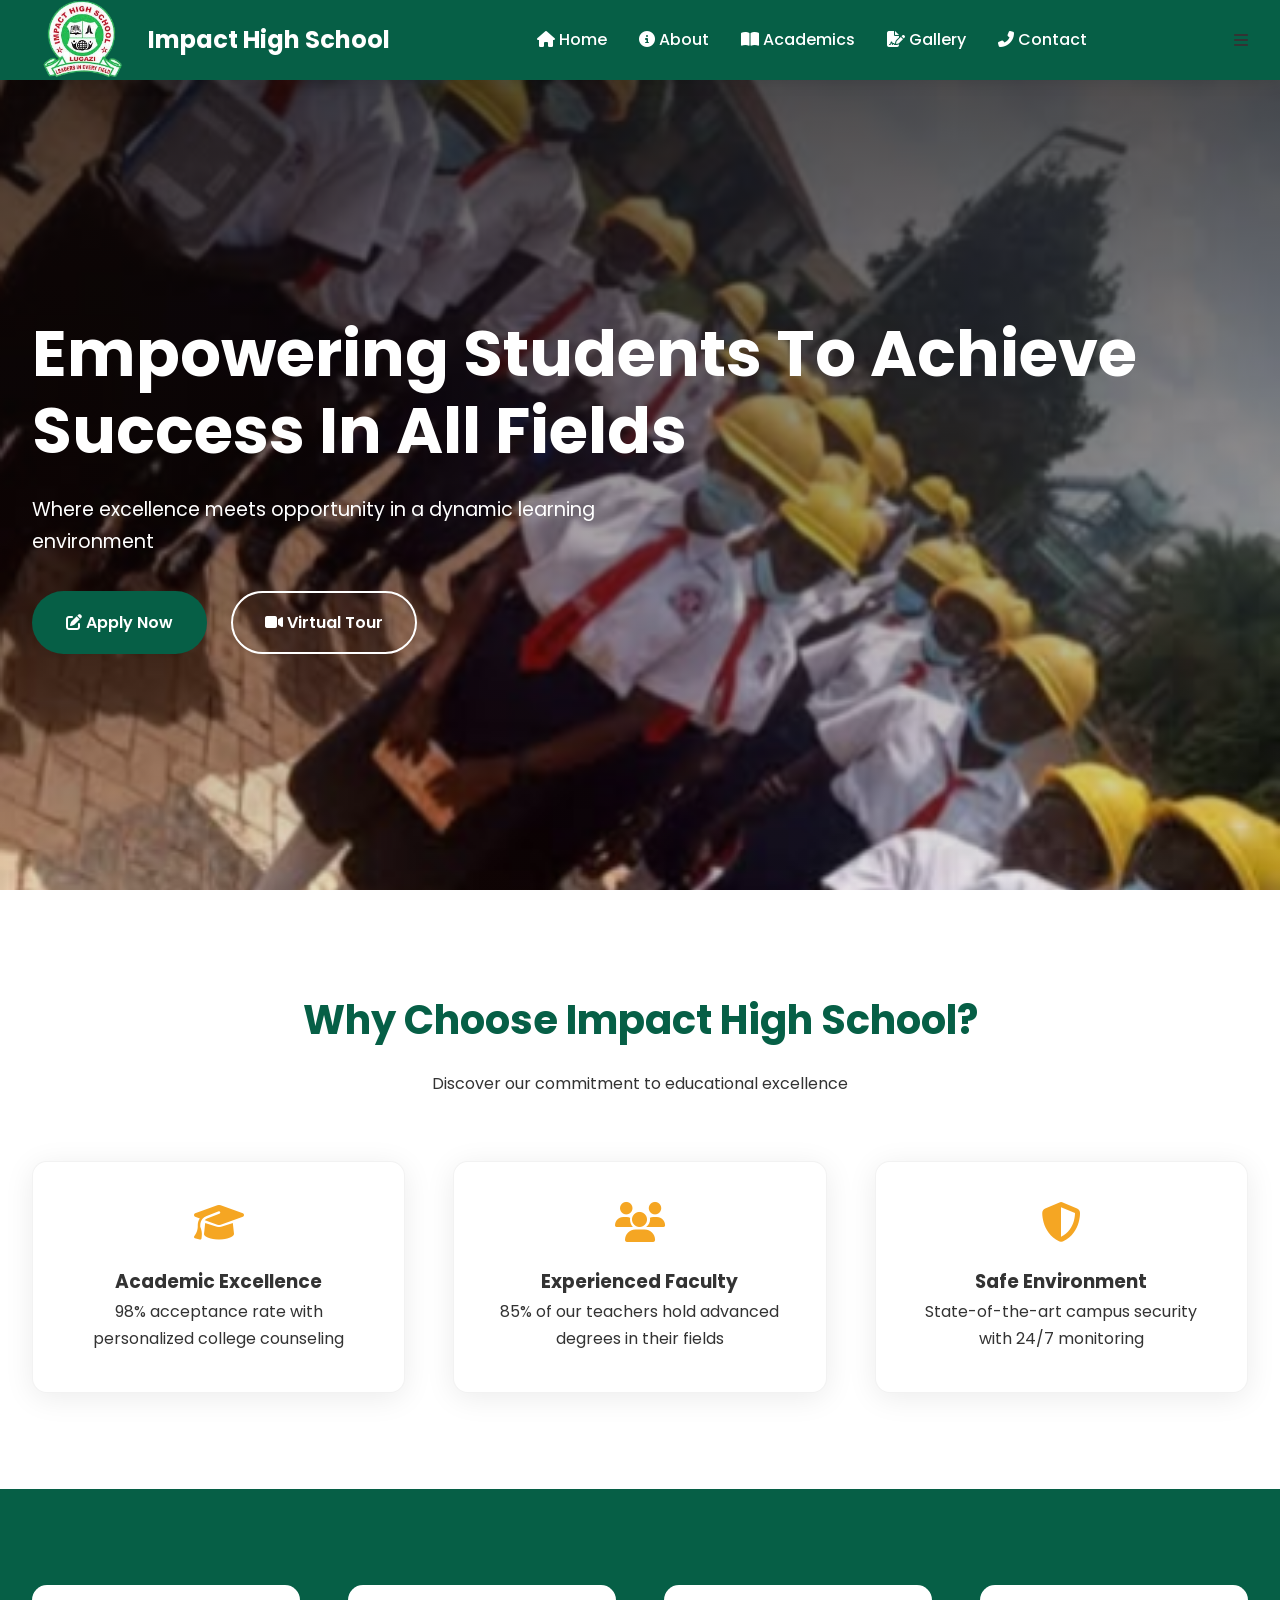
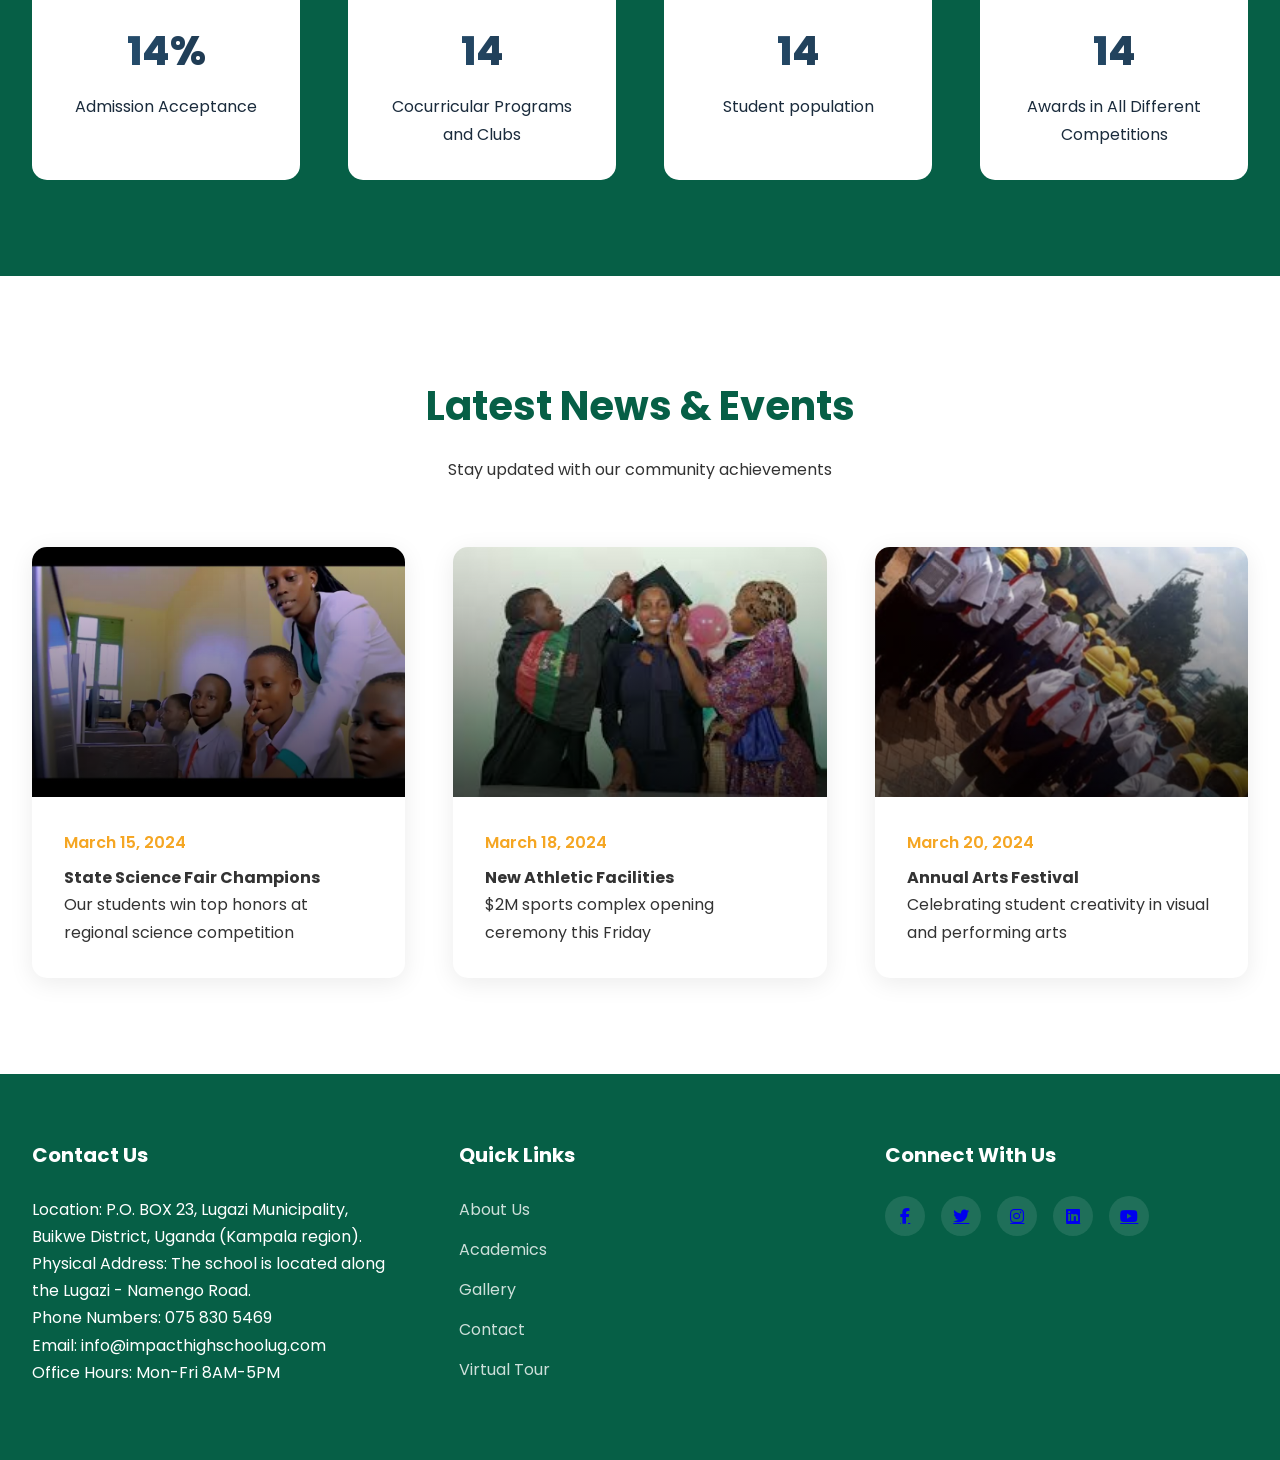
==== commit 2abc85bc: "Add Zapier Interfaces chatbot popup" ====
--- a/index.html
+++ b/index.html
@@ -713,9 +713,8 @@
     document.getElementById('current-year').textContent = new Date().getFullYear();
 </script>
 
-</html>
-
-
+<script async type='module' src='https://interfaces.zapier.com/assets/web-components/zapier-interfaces/zapier-interfaces.esm.js'></script>
+<zapier-interfaces-chatbot-embed is-popup='true' chatbot-id='cmks0upgf002irzj2km2b9cpo'></zapier-interfaces-chatbot-embed>
 
 
 
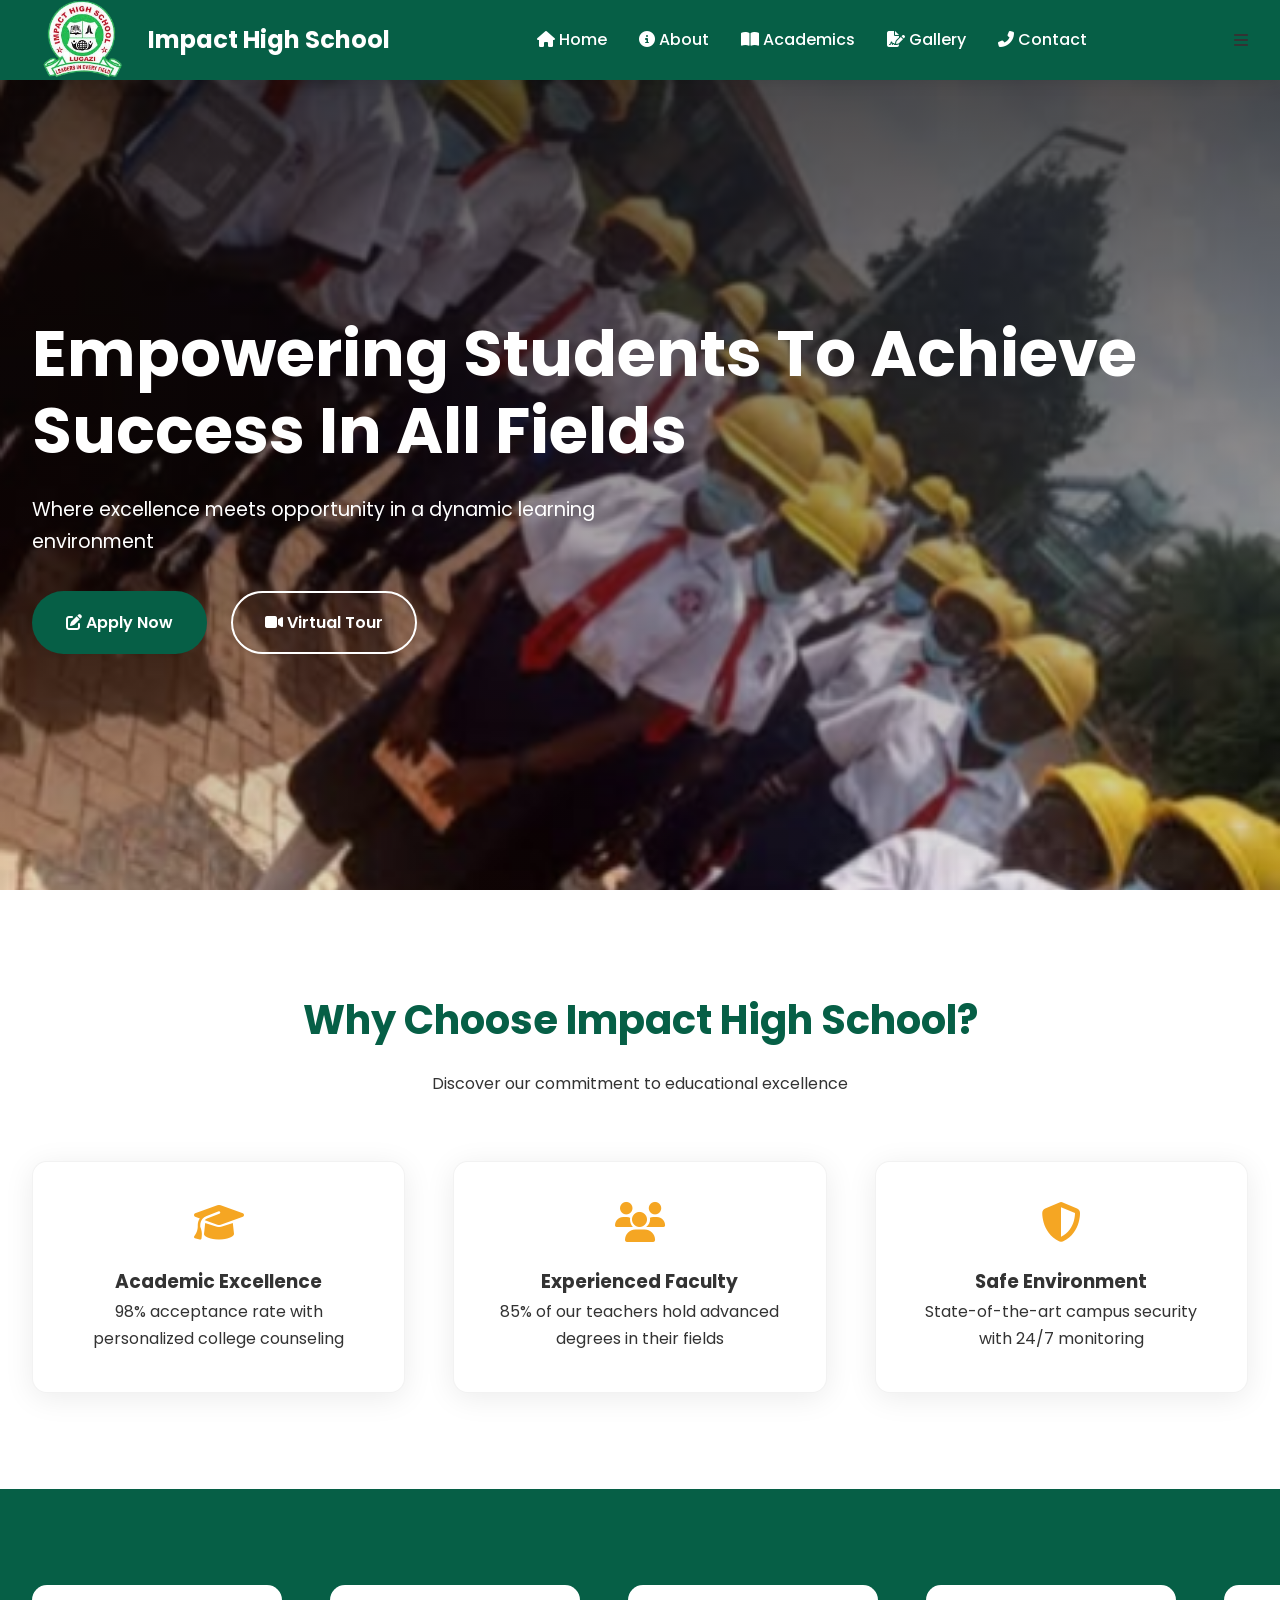
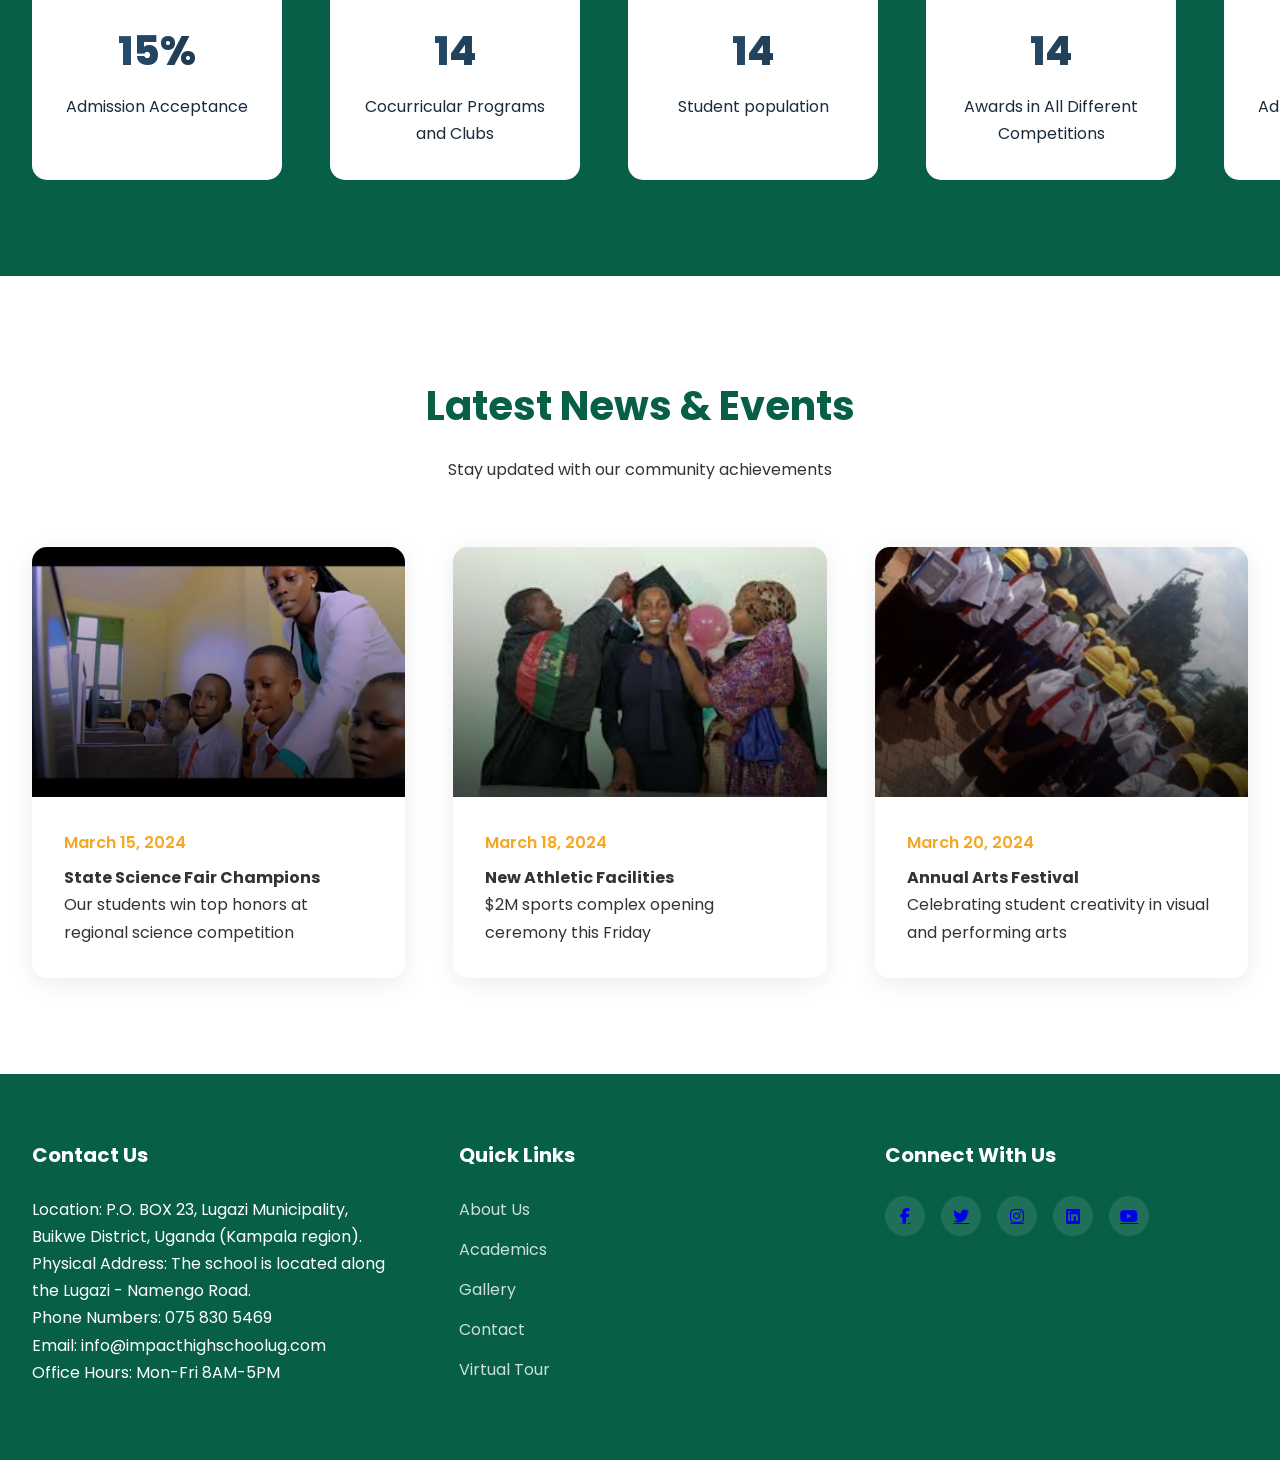
==== commit cf98bea7: "Add continuous sliding animation to stats section" ====
--- a/index.html
+++ b/index.html
@@ -261,17 +261,26 @@
             padding: 6rem 2rem;
             background: var(--dark);
             color:white;
+            overflow: hidden;
         }
 
         .stats-grid {
-            display: grid;
-            grid-template-columns: repeat(auto-fit, minmax(250px, 1fr));
+            display: flex;
             gap: 3rem;
-            max-width: 1400px;
-            margin: 0 auto;
+            animation: slide 20s linear infinite;
+        }
+
+        @keyframes slide {
+            0% {
+                transform: translateX(0);
+            }
+            100% {
+                transform: translateX(-50%);
+            }
         }
 
         .stat-item {
+            flex: 0 0 250px;
             text-align: center;
             color:var(--accent);
             padding: 2rem;
@@ -563,6 +572,23 @@
                 <div class="stat-number">35</div>
                 <div>Awards in All Different Competitions</div>
             </div>
+            <!-- Duplicate for continuous slide -->
+            <div class="stat-item">
+                <div class="stat-number">98%</div>
+                <div>Admission Acceptance</div>
+            </div>
+            <div class="stat-item">
+                <div class="stat-number">50+</div>
+                <div>Cocurricular Programs and Clubs</div>
+            </div>
+            <div class="stat-item">
+                <div class="stat-number">1000</div>
+                <div>Student population</div>
+            </div>
+            <div class="stat-item">
+                <div class="stat-number">35</div>
+                <div>Awards in All Different Competitions</div>
+            </div>
         </div>
     </section>
 
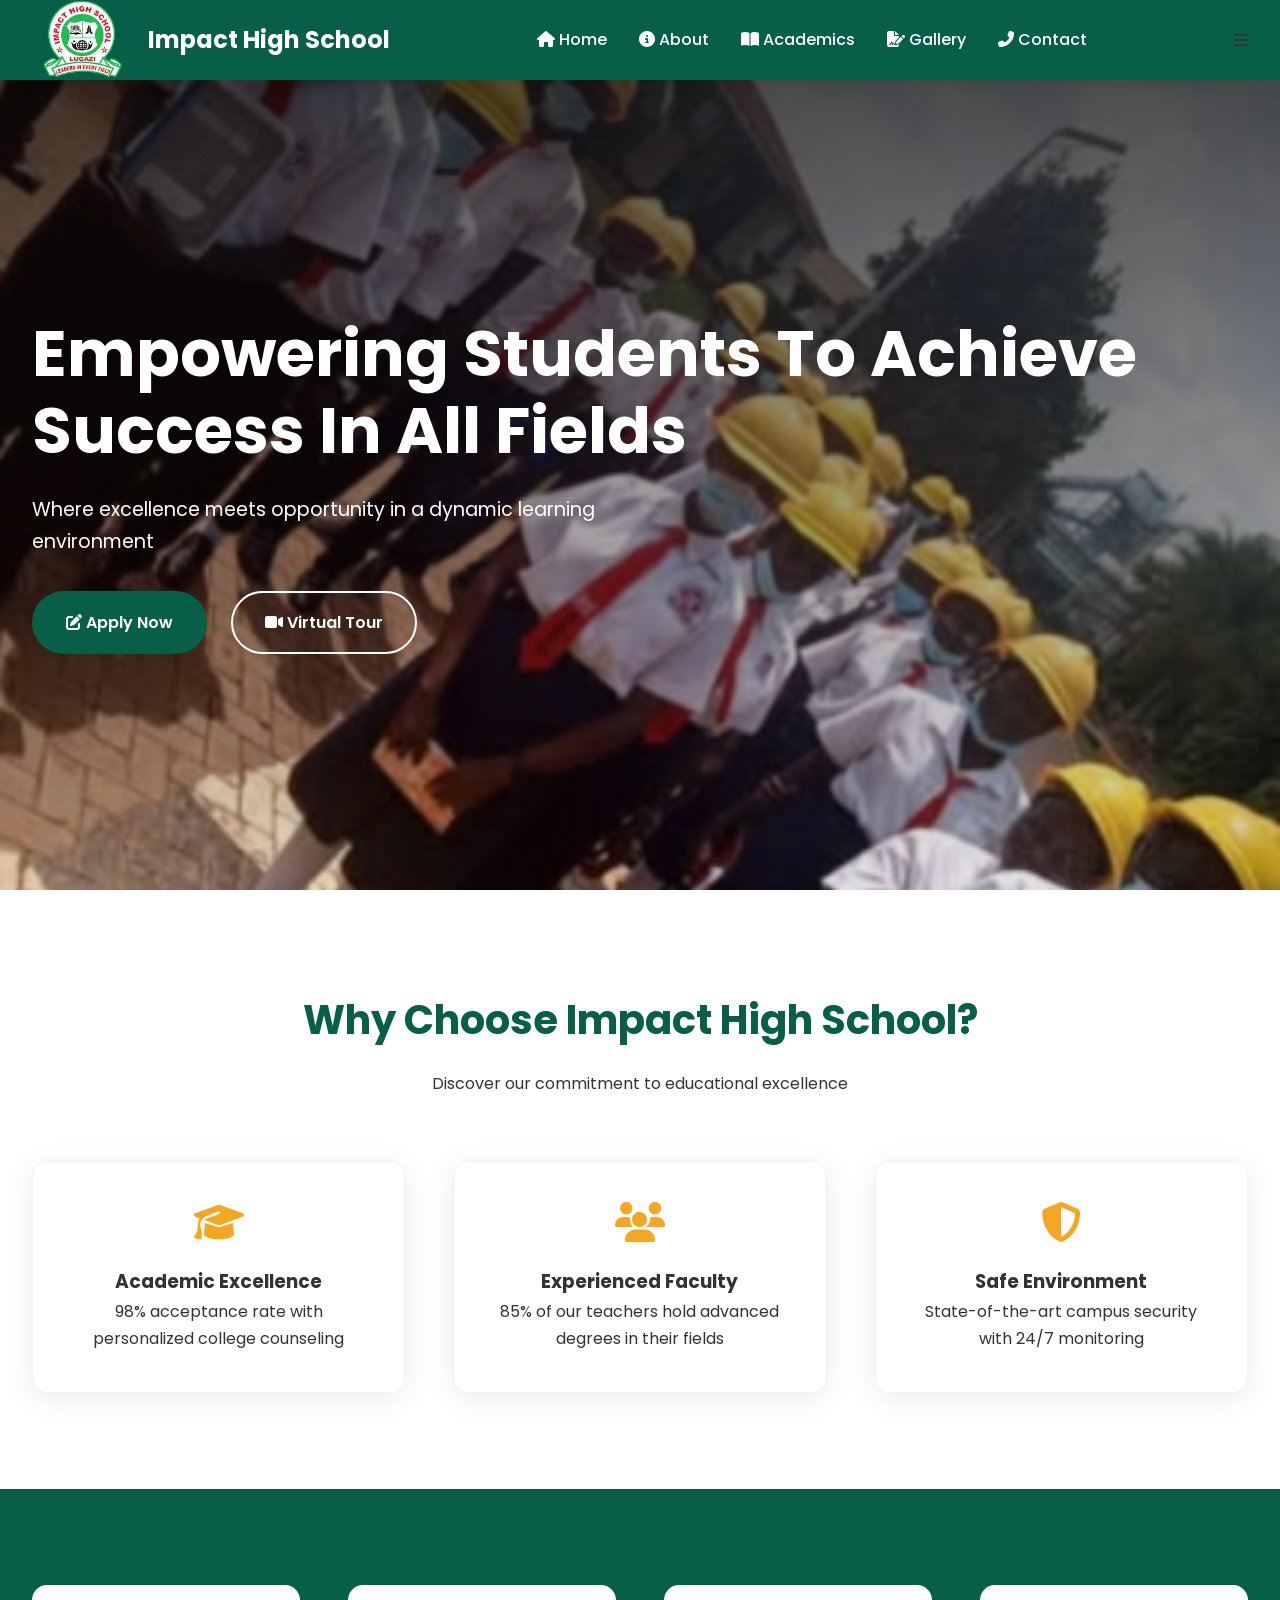
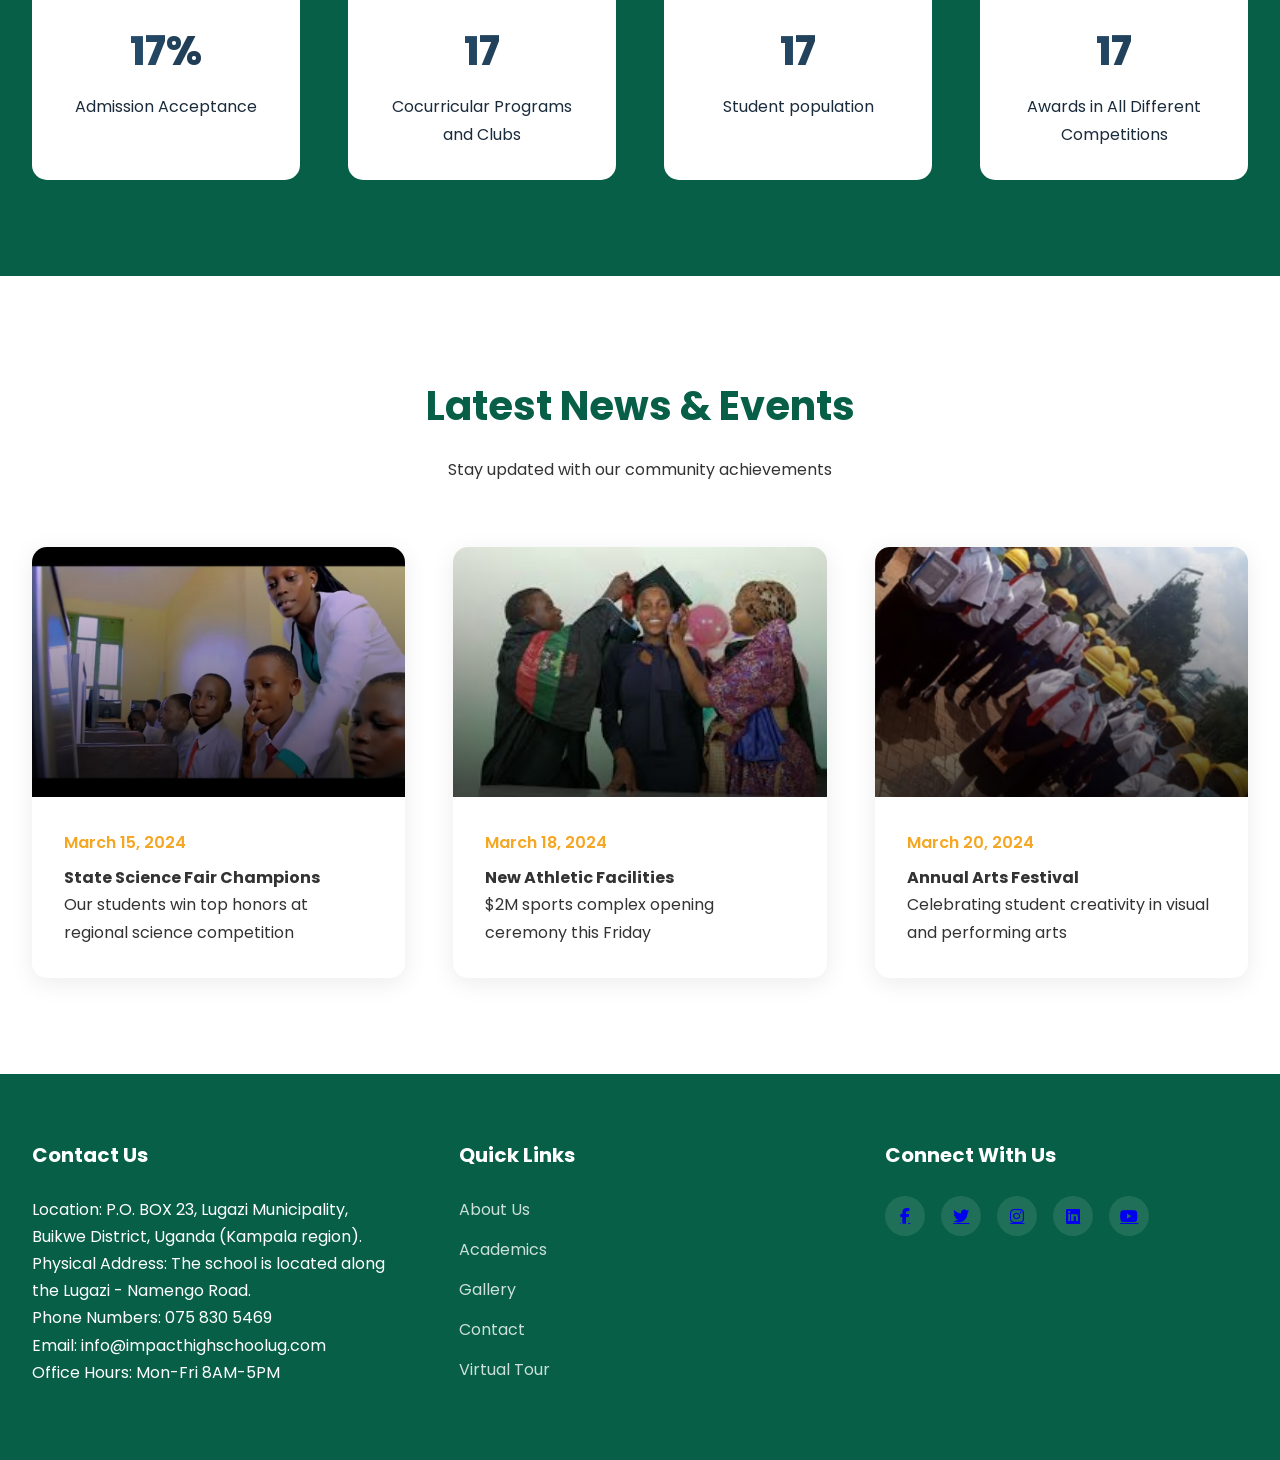
==== commit 6883d843: "Change stats section to staggered slide-in animation from left" ====
--- a/index.html
+++ b/index.html
@@ -261,32 +261,38 @@
             padding: 6rem 2rem;
             background: var(--dark);
             color:white;
-            overflow: hidden;
         }
 
         .stats-grid {
-            display: flex;
+            display: grid;
+            grid-template-columns: repeat(auto-fit, minmax(250px, 1fr));
             gap: 3rem;
-            animation: slide 20s linear infinite;
-        }
-
-        @keyframes slide {
-            0% {
-                transform: translateX(0);
-            }
-            100% {
-                transform: translateX(-50%);
-            }
+            max-width: 1400px;
+            margin: 0 auto;
         }
 
         .stat-item {
-            flex: 0 0 250px;
             text-align: center;
             color:var(--accent);
             padding: 2rem;
             background: rgba(255,255,255,1);
             border-radius: 15px;
             backdrop-filter: blur(10px);
+            opacity: 0;
+            transform: translateX(-50px);
+            animation: slideIn 0.8s ease-out forwards;
+        }
+
+        .stat-item:nth-child(1) { animation-delay: 0.2s; }
+        .stat-item:nth-child(2) { animation-delay: 0.4s; }
+        .stat-item:nth-child(3) { animation-delay: 0.6s; }
+        .stat-item:nth-child(4) { animation-delay: 0.8s; }
+
+        @keyframes slideIn {
+            to {
+                opacity: 1;
+                transform: translateX(0);
+            }
         }
 
         .stat-number {
@@ -572,23 +578,6 @@
                 <div class="stat-number">35</div>
                 <div>Awards in All Different Competitions</div>
             </div>
-            <!-- Duplicate for continuous slide -->
-            <div class="stat-item">
-                <div class="stat-number">98%</div>
-                <div>Admission Acceptance</div>
-            </div>
-            <div class="stat-item">
-                <div class="stat-number">50+</div>
-                <div>Cocurricular Programs and Clubs</div>
-            </div>
-            <div class="stat-item">
-                <div class="stat-number">1000</div>
-                <div>Student population</div>
-            </div>
-            <div class="stat-item">
-                <div class="stat-number">35</div>
-                <div>Awards in All Different Competitions</div>
-            </div>
         </div>
     </section>
 
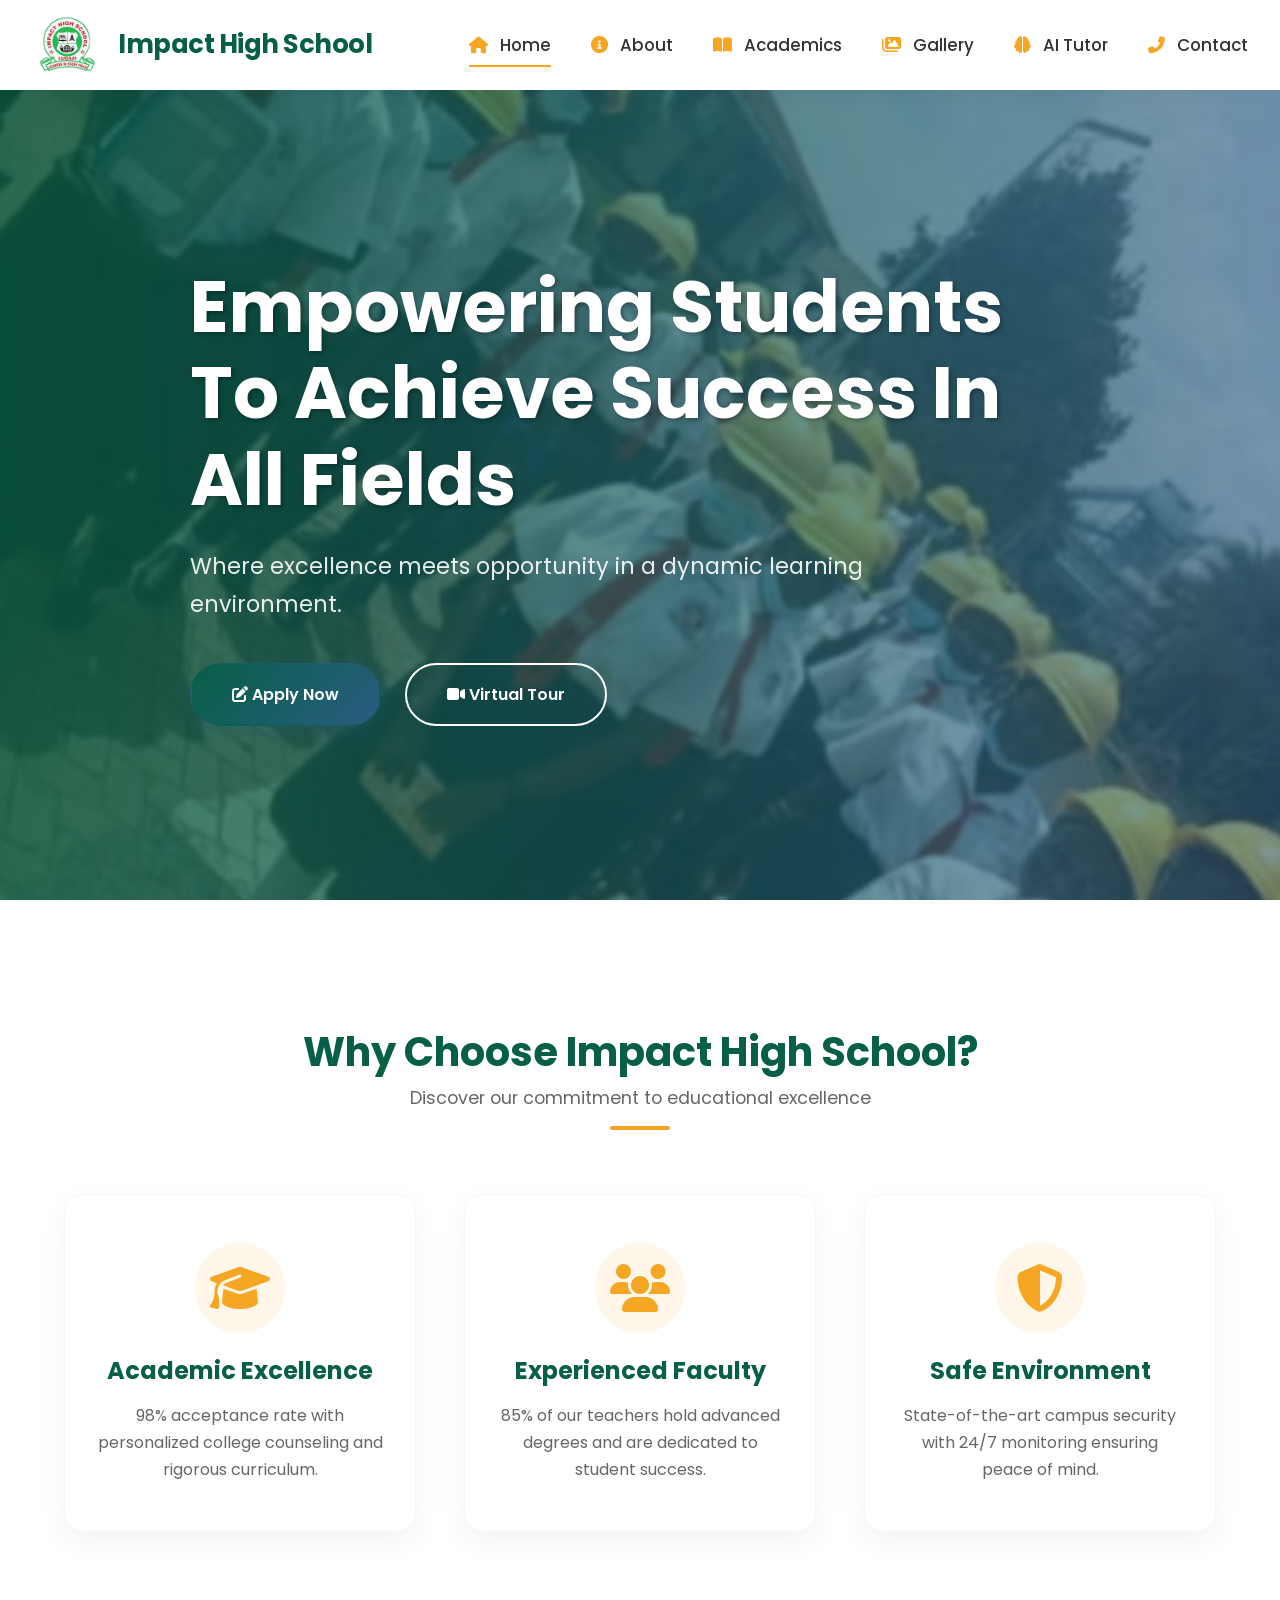
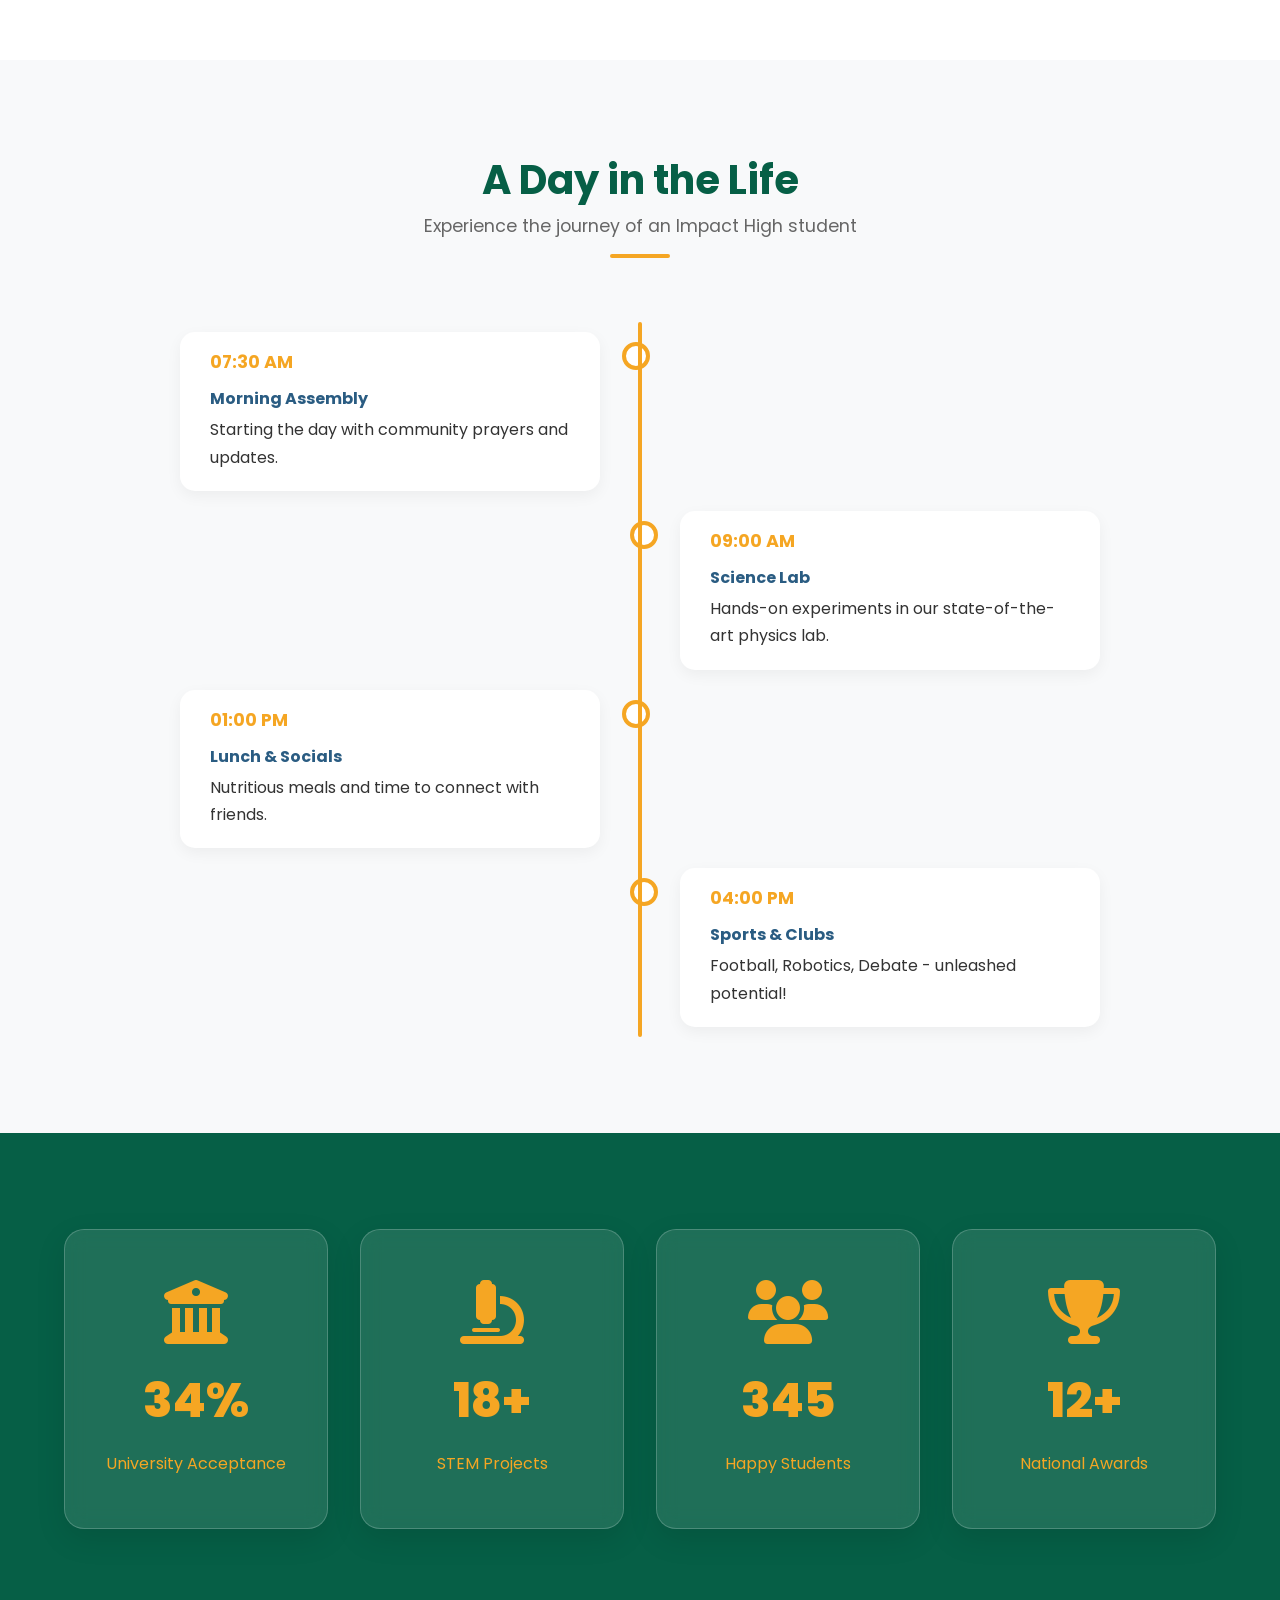
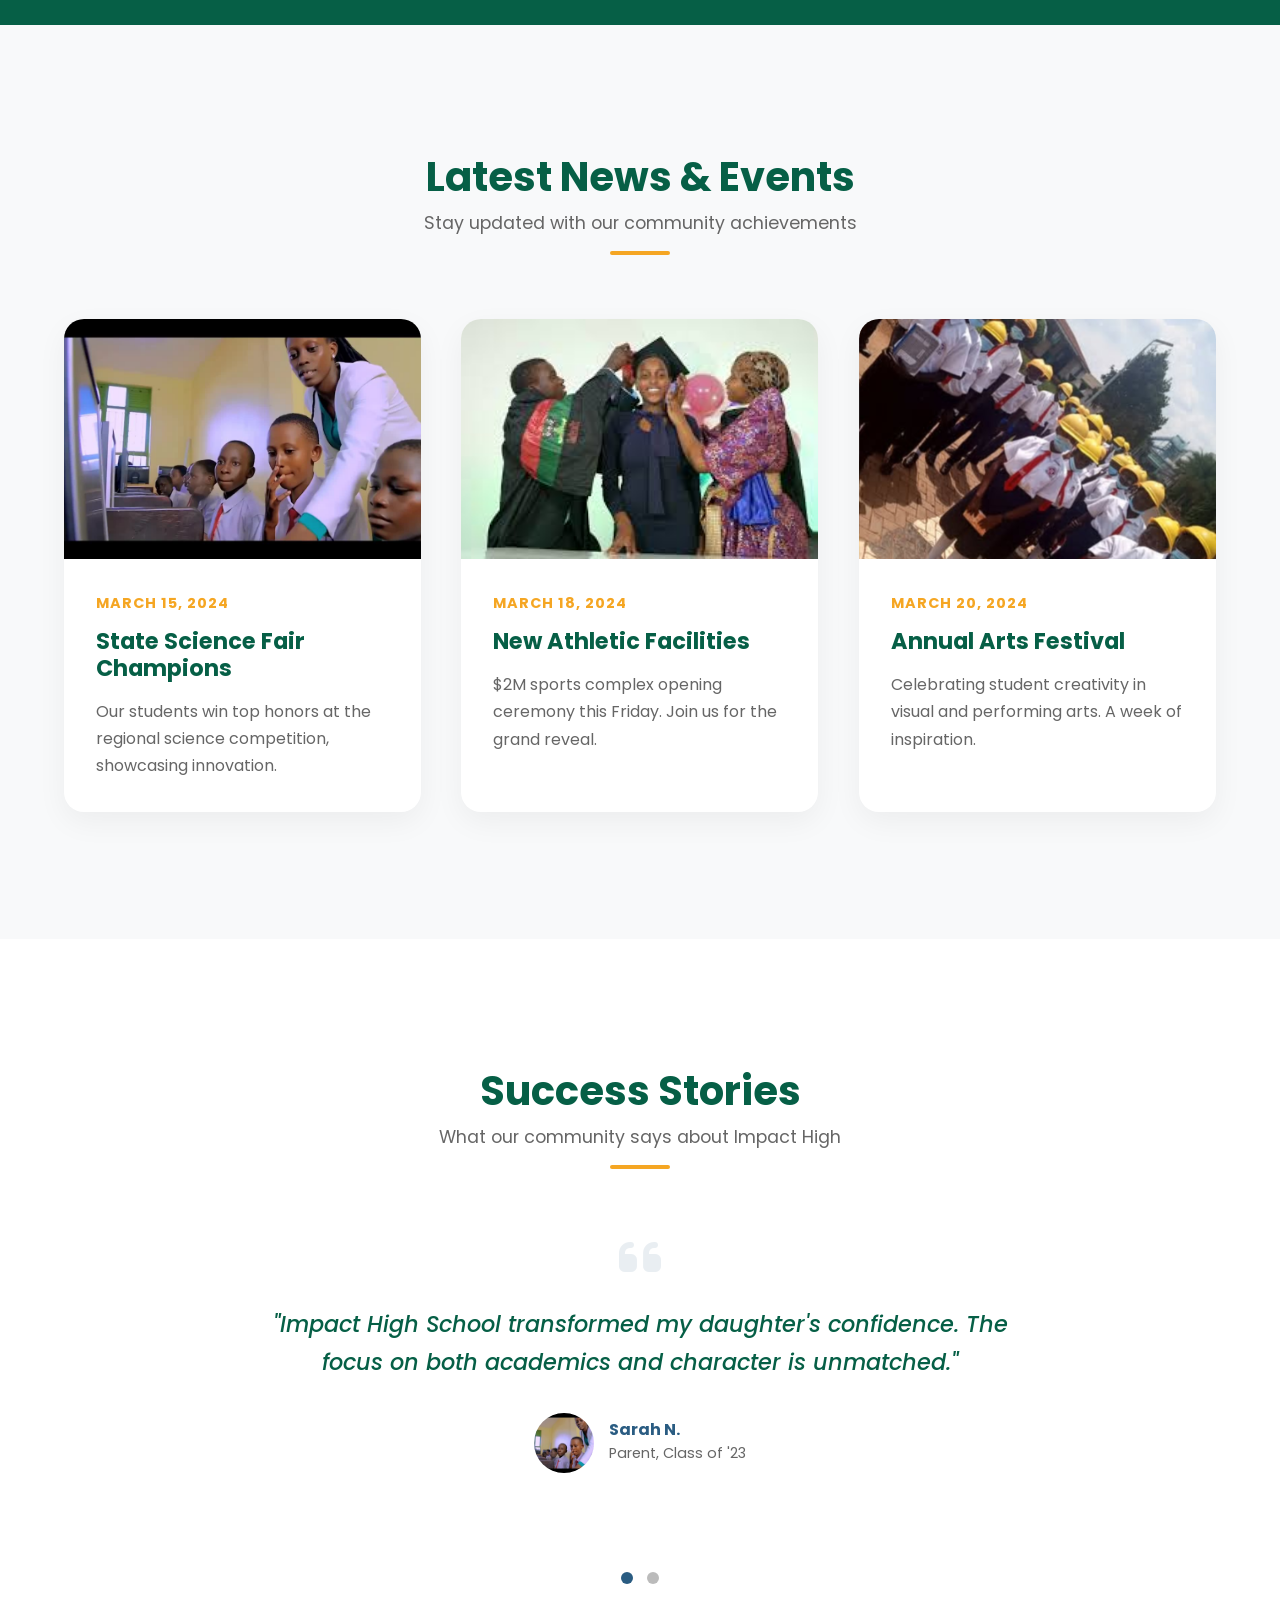
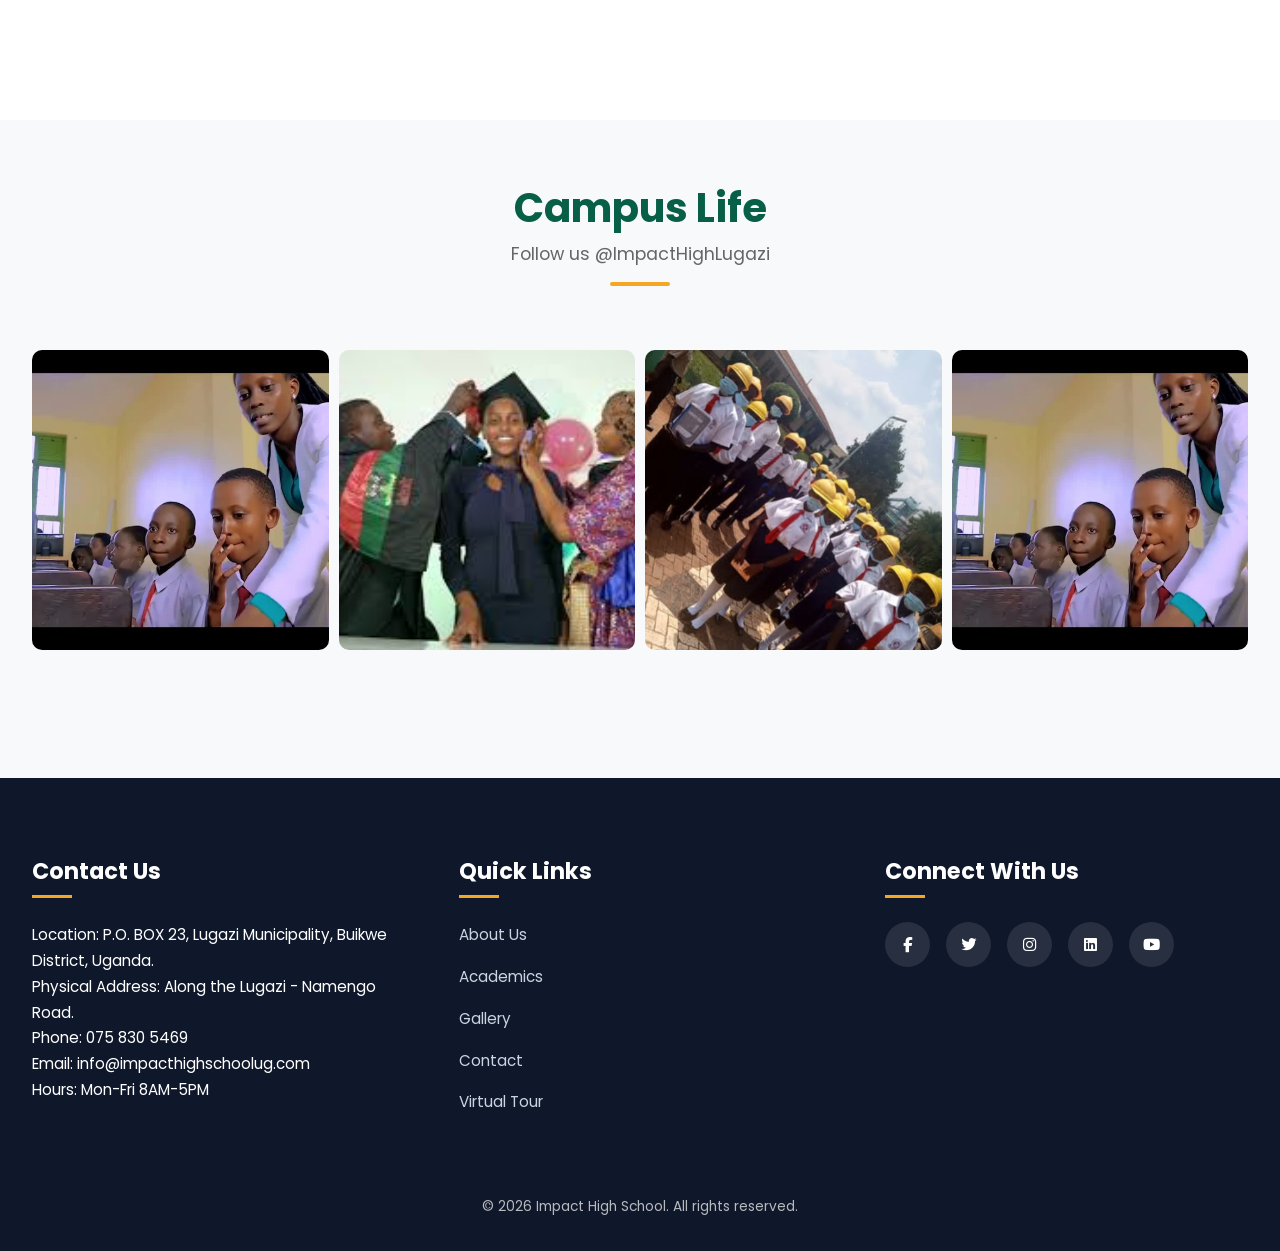
==== commit 69b84160: "Upgrade: Complete Academy Redesign, AI Tutor, and Premium UI" ====
--- a/index.html
+++ b/index.html
@@ -1,483 +1,16 @@
 <!DOCTYPE html>
 <html lang="en">
+
 <head>
     <meta charset="UTF-8">
     <meta name="viewport" content="width=device-width, initial-scale=1.0">
     <title>Impact High School - Excellence in Education</title>
     <link rel="stylesheet" href="https://cdnjs.cloudflare.com/ajax/libs/font-awesome/6.4.0/css/all.min.css">
-    <link rel="stylesheet" href="https://fonts.googleapis.com/css2?family=Poppins:wght@300;400;600;700&display=swap">
-    <style>
-        :root {
-            --primary: #2A5C82;
-            --secondary: #F5A623;
-            --accent:#1A2B3C ;
-            --dark:  #065f46;
-            --light: white;
-            --text: #333;
-        }
-
-        * {
-            margin: 0;
-            padding: 0;
-            box-sizing: border-box;
-        }
-
-        body {
-            font-family: 'Poppins', sans-serif;
-            line-height: 1.7;
-            color: var(--text);
-            background: var(--light);
-            overflow-x: hidden;
-        }
-
-        /* Header Styles */
-        .header {
-            background: var(--dark);
-            position: sticky;
-            top: 0;
-            box-shadow: 0 2px 15px rgba(0,0,0,0.1);
-            z-index: 1000;
-            
-        }
-
-        .nav-container {
-            max-width: 1400px;
-            margin: 0 auto;
-            padding: 0 2rem;
-            display: flex;
-            justify-content: space-between;
-            align-items: center;
-            height: 80px;
-        }
-
-        .logo {
-            display: flex;
-            align-items: center;
-            gap: 1rem;
-            text-decoration: none;
-        }
-
-        .logo img {
-            height: 100px;
-            width: auto;
-        }
-
-        .logo-text {
-            color: white;
-            font-size: 1.5rem;
-            font-weight: 700;
-        }
-        
-        .logo:hover .logo-text::after {
-            transform: scaleX(1);
-        }
-
-        /* Main Navigation */
-        .main-nav {
-            display: flex;
-            gap: 2rem;
-            align-items: center;
-            transition: all 0.3s ease;
-        }
-
-        .nav-link {
-            color: white;
-            text-decoration: none;
-            position: relative;
-            padding: 0.5rem 0;
-            font-weight: 500;
-            transition: color 0.3s ease;
-        }
-
-        .nav-link::after {
-            content: '';
-            position: absolute;
-            bottom: 0;
-            left: 0;
-            width: 0;
-            height: 2px;
-            background: var(--secondary);
-            transition: width 0.3s ease;
-        }
-
-        .nav-link:hover::after {
-            width: 100%;
-        }
-
-        /* Hero Section */
-       .hero {
-            position: relative;
-            height: 90vh;
-            overflow: hidden;
-            display: flex;
-            align-items: center;
-            color: white;
-            position: relative;
-            overflow: hidden;
-        }
-
-        .slideshow {
-            position: absolute;
-            top: 0;
-            left: 0;
-            width: 100%;
-            height: 100%;
-        }
-
-        .slide {
-            position: absolute;
-            width: 100%;
-            height: 100%;
-            background-size: cover;
-            background-position: center;
-            opacity: 0;
-            transition: opacity 1s ease-in-out;
-        }
-
-        .slide.active {
-            opacity: 1;
-        }
-
-        .hero-overlay {
-            position: absolute;
-            top: 0;
-            left: 0;
-            width: 100%;
-            height: 100%;
-            background: linear-gradient(rgba(12,9,9,0.7), rgba(12,9,9,0.1)) ;
-        }
-
-        .hero-content {
-            max-width: 1400px;
-            margin: 0 auto;
-            padding: 2rem;
-            position: relative;
-            z-index: 1;
-            animation: float 3s ease-in-out infinite;
-        }
-        
-        @keyframes float {
-            0%, 100% { transform: translateY(0); }
-            50% { transform: translateY(-20px); }
-        }
-
-        .hero h1 {
-            font-size: 4rem;
-            margin-bottom: 1.5rem;
-            line-height: 1.2;
-        }
-
-        .hero p {
-            font-size: 1.2rem;
-            margin-bottom: 2rem;
-            max-width: 600px;
-        }
-
-        .cta-buttons {
-            display: flex;
-            gap: 1.5rem;
-            margin-top: 2rem;
-        }
-
-        .btn {
-            padding: 1rem 2rem;
-            border-radius: 50px;
-            text-decoration: none;
-            font-weight: 600;
-            transition: all 0.3s ease;
-            border: 2px solid transparent;
-        }
-
-        .btn-primary {
-            background:var(--dark);
-            color: white;
-            
-        }
-
-        .btn-primary:hover {
-            transform: translateY(-2px);
-            box-shadow: 0 5px 15px rgba(245,166,35,0.3);
-        }
-
-        .btn-outline {
-            border-color: white;
-            color: white;
-        }
-
-        .btn-outline:hover {
-            background: white;
-            color: var(--primary);
-        }
-
-
-        /* Features Section */
-        .features {
-            padding: 6rem 2rem;
-            background: white;
-        }
-
-        .section-title {
-            text-align: center;
-            margin-bottom: 4rem;
-        }
-
-        .section-title h2 {
-            font-size: 2.5rem;
-            color: var(--dark);
-            margin-bottom: 1rem;
-        }
-
-        .grid {
-            display: grid;
-            grid-template-columns: repeat(auto-fit, minmax(300px, 1fr));
-            gap: 3rem;
-            max-width: 1400px;
-            margin: 0 auto;
-        }
-
-        .feature-card {
-            padding: 2.5rem;
-            border-radius: 15px;
-            background: white;
-            text-align: center;
-            transition: all 0.3s ease;
-            box-shadow: 0 5px 30px rgba(0,0,0,0.08);
-            border: 1px solid rgba(0,0,0,0.05);
-        }
-
-        .feature-card:hover {
-            transform: translateY(-10px);
-            box-shadow: 0 15px 40px rgba(0,0,0,0.5);
-        }
-
-        .feature-icon {
-            font-size: 2.5rem;
-            color: var(--secondary);
-            margin-bottom: 1.5rem;
-        }
-
-        /* Stats Section */
-        .stats {
-            padding: 6rem 2rem;
-            background: var(--dark);
-            color:white;
-        }
-
-        .stats-grid {
-            display: grid;
-            grid-template-columns: repeat(auto-fit, minmax(250px, 1fr));
-            gap: 3rem;
-            max-width: 1400px;
-            margin: 0 auto;
-        }
-
-        .stat-item {
-            text-align: center;
-            color:var(--accent);
-            padding: 2rem;
-            background: rgba(255,255,255,1);
-            border-radius: 15px;
-            backdrop-filter: blur(10px);
-            opacity: 0;
-            transform: translateX(-50px);
-            animation: slideIn 0.8s ease-out forwards;
-        }
-
-        .stat-item:nth-child(1) { animation-delay: 0.2s; }
-        .stat-item:nth-child(2) { animation-delay: 0.4s; }
-        .stat-item:nth-child(3) { animation-delay: 0.6s; }
-        .stat-item:nth-child(4) { animation-delay: 0.8s; }
-
-        @keyframes slideIn {
-            to {
-                opacity: 1;
-                transform: translateX(0);
-            }
-        }
-
-        .stat-number {
-            font-size: 2.5rem;
-            font-weight: 800;
-            
-            margin-bottom: 0.5rem;
-            background: linear-gradient(to right, var(--primary), var(--accent));
-            -webkit-background-clip: text;
-            -webkit-text-fill-color: transparent;
-        }
-
-        /* News Section */
-        .news-section {
-            padding: 6rem 2rem;
-            background: var(--light);
-        }
-
-        .news-grid {
-            display: grid;
-            grid-template-columns: repeat(auto-fit, minmax(350px, 1fr));
-            gap: 3rem;
-            max-width: 1400px;
-            margin: 0 auto;
-        }
-
-        .news-card {
-            border-radius: 15px;
-            overflow: hidden;
-            box-shadow: 0 5px 25px rgba(0,0,0,0.08);
-            transition: all 0.3s ease;
-            background: white;
-        }
-
-        .news-card:hover {
-            transform: translateY(-10px);
-            box-shadow: 0 15px 40px rgba(0,0,0,0.1);
-        }
-
-        .news-image {
-            height: 250px;
-            background-size: cover;
-            background-position: center;
-            position: relative;
-        }
-
-        .news-image::after {
-            content: '';
-            position: absolute;
-            top: 0;
-            left: 0;
-            right: 0;
-            bottom: 0;
-            background: linear-gradient(to top, rgba(0,0,0,0.7), transparent);
-        }
-
-        .news-content {
-            padding: 2rem;
-        }
-
-        .news-date {
-            color: var(--secondary);
-            font-weight: 600;
-            margin-bottom: 0.5rem;
-        }
-
-        /* Footer */
-        .footer {
-            background: var(--dark);
-            color: white;
-            padding: 4rem 2rem;
-        }
-
-        .footer-content {
-            max-width: 1400px;
-            margin: 0 auto;
-            display: grid;
-            grid-template-columns: repeat(auto-fit, minmax(250px, 1fr));
-            gap: 4rem;
-        }
-
-        .footer-section h3 {
-            color: white;
-            margin-bottom: 1.5rem;
-            font-size: 1.25rem;
-        }
-
-        .footer-links {
-            list-style: none;
-        }
-
-        .footer-links li {
-            margin-bottom: 0.8rem;
-        }
-
-        .footer-links a {
-            color: rgba(255,255,255,0.8);
-            text-decoration: none;
-            transition: all 0.3s ease;
-        }
-
-        .footer-links a:hover {
-            color: var(--secondary);
-            padding-left: 5px;
-        }
-
-        .social-links {
-            display: flex;
-            gap: 1rem;
-            margin-top: 1rem;
-        }
-
-        .social-links a {
-            width: 40px;
-            height: 40px;
-            border-radius: 50%;
-            background: rgba(255,255,255,0.1);
-            display: flex;
-            align-items: center;
-            justify-content: center;
-            transition: all 0.3s ease;
-        }
-
-        .social-links a:hover {
-            background: var(--secondary);
-            transform: translateY(-3px);
-        }
-
-        /* Responsive Design */
-        @media (max-width: 768px) {
-            .hero h1 {
-                font-size: 2.5rem;
-            }
-
-            .main-nav {
-                position: fixed;
-                top: 80px;
-                right: -100%;
-                background: var(--dark);
-                flex-direction: column;
-                width: 100%;
-                padding: 2rem;
-                transition: right 0.3s ease;
-            }
-
-            .main-nav.active {
-                right: 0;
-            }
-
-            .hamburger {
-                display: block;
-                color: white;
-                font-size: 1.5rem;
-                cursor: pointer;
-                transition: transform 0.3s ease;
-            }
-
-            .hamburger.active {
-                transform: rotate(90deg);
-            }
-        }
-         @media (max-width: 768px) {
-            .nav-container {
-                height: 80px;
-                padding: 0 1.5rem;
-            }
-    
-            .logo img {
-                height: 60px;
-            }
-    
-            .main-nav {
-                top: 80px;
-                backdrop-filter: blur(15px);
-            
-                padding: 2rem 1.5rem;
-            }
-    
-            .nav-link {
-                padding: 1rem 0;
-                font-size: 1.1rem;
-            }
-        }
-    </style>
+    <link rel="stylesheet"
+        href="https://fonts.googleapis.com/css2?family=Poppins:wght@300;400;500;600;700&display=swap">
+    <link rel="stylesheet" href="styles.css">
 </head>
+
 <body>
     <header class="header">
         <nav class="nav-container">
@@ -485,144 +18,297 @@
                 <img src="pics/impactt.png" alt="Impact High School Logo">
                 <span class="logo-text">Impact High School</span>
             </a>
-           <div class="main-nav">
-            <a href="index.html" class="nav-link">
-                <i class="fas fa-home"></i>
-                Home
-            </a>
-            <a href="about.html" class="nav-link">
-                <i class="fas fa-info-circle"></i>
-                About
-            </a>
-            <a href="academics.html" class="nav-link">
-                <i class="fas fa-book-open"></i>
-                Academics
-            </a>
-            <a href="gallery.html" class="nav-link">
-                <i class="fas fa-file-signature"></i>
-                Gallery
-            </a>
-            <a href="contact.html" class="nav-link">
-                <i class="fas fa-phone-alt"></i>
-                Contact
-            </a>
-        </div>
-            <i class="fas fa-bars hamburger"></i>
+            <div class="main-nav">
+                <a href="index.html" class="nav-link active">
+                    <i class="fas fa-home"></i>
+                    Home
+                </a>
+                <a href="about.html" class="nav-link">
+                    <i class="fas fa-info-circle"></i>
+                    About
+                </a>
+                <a href="academics.html" class="nav-link">
+                    <i class="fas fa-book-open"></i>
+                    Academics
+                </a>
+                <a href="gallery.html" class="nav-link">
+                    <i class="fas fa-images"></i>
+                    Gallery
+                </a>
+                <a href="learning-hub.html" class="nav-link">
+                    <i class="fas fa-brain"></i>
+                    AI Tutor
+                </a>
+                <a href="contact.html" class="nav-link">
+                    <i class="fas fa-phone-alt"></i>
+                    Contact
+                </a>
+            </div>
+            <i class="fas fa-bars hamburger" role="button" aria-label="Toggle navigation" tabindex="0"></i>
         </nav>
     </header>
 
-    <section class="hero">
-        <div class="slideshow">
-            <div class="slide active" style="background-image: url('pics/4.png')"></div>
-            <div class="slide" style="background-image: url('pics/1.png')"></div>
-            <div class="slide" style="background-image: url('pics/2.png')"></div>
-        </div>
-        <div class="hero-overlay"></div>
-        <div class="hero-content">
-            <h1>Empowering Students To Achieve Success In All Fields</h1>
-            <p>Where excellence meets opportunity in a dynamic learning environment</p>
-            <div class="cta-buttons">
-            <a href="apply.html" class="btn btn-primary">
-            <i class="fas fa-edit"></i>
-            Apply Now
-            </a>
-            <a href="video.html" class="btn btn-outline">
-            <i class="fas fa-video"></i>
-            Virtual Tour
-            </a>
-            </div>
-        </div>
-            <!-- Existing hero content remains the same -->
-    </section>
-
-
-    <section class="features">
-        <div class="section-title">
-            <h2>Why Choose Impact High School?</h2>
-            <p>Discover our commitment to educational excellence</p>
-        </div>
-        <div class="grid">
-            <div class="feature-card">
-                <i class="fas fa-graduation-cap feature-icon"></i>
-                <h3>Academic Excellence</h3>
-                <p>98% acceptance rate with personalized college counseling</p>
-            </div>
-            <div class="feature-card">
-                <i class="fas fa-users feature-icon"></i>
-                <h3>Experienced Faculty</h3>
-                <p>85% of our teachers hold advanced degrees in their fields</p>
-            </div>
-            <div class="feature-card">
-                <i class="fas fa-shield-alt feature-icon"></i>
-                <h3>Safe Environment</h3>
-                <p>State-of-the-art campus security with 24/7 monitoring</p>
-            </div>
-        </div>
-    </section>
-
-    <section class="stats">
-        <div class="stats-grid">
-            <div class="stat-item">
-                <div class="stat-number">98%</div>
-                <div>Admission Acceptance</div>
-            </div>
-            <div class="stat-item">
-                <div class="stat-number">50+</div>
-                <div>Cocurricular Programs and Clubs</div>
-            </div>
-            <div class="stat-item">
-                <div class="stat-number">1000</div>
-                <div>Student population</div>
-            </div>
-            <div class="stat-item">
-                <div class="stat-number">35</div>
-                <div>Awards in All Different Competitions</div>
-            </div>
-        </div>
-    </section>
-
-    <section class="news-section">
-        <div class="section-title">
-            <h2>Latest News & Events</h2>
-            <p>Stay updated with our community achievements</p>
-        </div>
-        <div class="news-grid">
-            <div class="news-card">
-                <div class="news-image" style="background-image: url('pics/1.png')"></div>
-                <div class="news-content">
-                    <div class="news-date">March 15, 2024</div>
-                    <h4>State Science Fair Champions</h4>
-                    <p>Our students win top honors at regional science competition</p>
-                </div>
-            </div>
-            <div class="news-card">
-                <div class="news-image" style="background-image: url('pics/2.png')"></div>
-                <div class="news-content">
-                    <div class="news-date">March 18, 2024</div>
-                    <h4>New Athletic Facilities</h4>
-                    <p>$2M sports complex opening ceremony this Friday</p>
-                </div>
-            </div>
-            <div class="news-card">
-                <div class="news-image" style="background-image: url('pics/4.png')"></div>
-                <div class="news-content">
-                    <div class="news-date">March 20, 2024</div>
-                    <h4>Annual Arts Festival</h4>
-                    <p>Celebrating student creativity in visual and performing arts</p>
-                </div>
-            </div>
-        </div>
-    </section>
+    <main>
+        <section class="hero">
+            <div class="slideshow">
+                <div class="slide active" style="background-image: url('pics/4.png')"></div>
+                <div class="slide" style="background-image: url('pics/1.png')"></div>
+                <div class="slide" style="background-image: url('pics/2.png')"></div>
+            </div>
+            <div class="hero-overlay"></div>
+            <div class="hero-content">
+                <h1>Empowering Students To Achieve Success In All Fields</h1>
+                <p>Where excellence meets opportunity in a dynamic learning environment.</p>
+                <div class="cta-buttons">
+                    <a href="apply.html" class="btn btn-primary">
+                        <i class="fas fa-edit"></i>
+                        Apply Now
+                    </a>
+                    <a href="video.html" class="btn btn-outline">
+                        <i class="fas fa-video"></i>
+                        Virtual Tour
+                    </a>
+                </div>
+            </div>
+        </section>
+
+        <section class="features">
+            <div class="container">
+                <div class="section-title">
+                    <h2>Why Choose Impact High School?</h2>
+                    <p>Discover our commitment to educational excellence</p>
+                </div>
+                <div class="grid">
+                    <div class="feature-card">
+                        <i class="fas fa-graduation-cap feature-icon"></i>
+                        <h3>Academic Excellence</h3>
+                        <p>98% acceptance rate with personalized college counseling and rigorous curriculum.</p>
+                    </div>
+                    <div class="feature-card">
+                        <i class="fas fa-users feature-icon"></i>
+                        <h3>Experienced Faculty</h3>
+                        <p>85% of our teachers hold advanced degrees and are dedicated to student success.</p>
+                    </div>
+                    <div class="feature-card">
+                        <i class="fas fa-shield-alt feature-icon"></i>
+                        <h3>Safe Environment</h3>
+                        <p>State-of-the-art campus security with 24/7 monitoring ensuring peace of mind.</p>
+                    </div>
+                </div>
+            </div>
+        </section>
+
+        <!-- Day in the Life Timeline -->
+        <section class="timeline-section">
+            <div class="container">
+                <div class="section-title">
+                    <h2>A Day in the Life</h2>
+                    <p>Experience the journey of an Impact High student</p>
+                </div>
+                <div class="timeline">
+                    <div class="timeline-item left">
+                        <div class="timeline-content">
+                            <h3>07:30 AM</h3>
+                            <h4>Morning Assembly</h4>
+                            <p>Starting the day with community prayers and updates.</p>
+                        </div>
+                    </div>
+                    <div class="timeline-item right">
+                        <div class="timeline-content">
+                            <h3>09:00 AM</h3>
+                            <h4>Science Lab</h4>
+                            <p>Hands-on experiments in our state-of-the-art physics lab.</p>
+                        </div>
+                    </div>
+                    <div class="timeline-item left">
+                        <div class="timeline-content">
+                            <h3>01:00 PM</h3>
+                            <h4>Lunch & Socials</h4>
+                            <p>Nutritious meals and time to connect with friends.</p>
+                        </div>
+                    </div>
+                    <div class="timeline-item right">
+                        <div class="timeline-content">
+                            <h3>04:00 PM</h3>
+                            <h4>Sports & Clubs</h4>
+                            <p>Football, Robotics, Debate - unleashed potential!</p>
+                        </div>
+                    </div>
+                </div>
+            </div>
+        </section>
+
+        <section class="stats">
+            <div class="container">
+                <div class="quick-facts-grid">
+                    <div class="fact-card flip-card">
+                        <div class="flip-card-inner">
+                            <div class="flip-card-front">
+                                <i class="fas fa-university"></i>
+                                <div class="stat-number">98%</div>
+                                <div>University Acceptance</div>
+                            </div>
+                            <div class="flip-card-back">
+                                <h3>Future Ready</h3>
+                                <p>Our graduates join top universities across East Africa and beyond.</p>
+                            </div>
+                        </div>
+                    </div>
+                    <div class="fact-card flip-card">
+                        <div class="flip-card-inner">
+                            <div class="flip-card-front">
+                                <i class="fas fa-microscope"></i>
+                                <div class="stat-number">50+</div>
+                                <div>STEM Projects</div>
+                            </div>
+                            <div class="flip-card-back">
+                                <h3>Innovation</h3>
+                                <p>From Robotics to AI, we empower students to build the future.</p>
+                            </div>
+                        </div>
+                    </div>
+                    <div class="fact-card flip-card">
+                        <div class="flip-card-inner">
+                            <div class="flip-card-front">
+                                <i class="fas fa-users"></i>
+                                <div class="stat-number">1000</div>
+                                <div>Happy Students</div>
+                            </div>
+                            <div class="flip-card-back">
+                                <h3>Community</h3>
+                                <p>A diverse and inclusive family of learners from all backgrounds.</p>
+                            </div>
+                        </div>
+                    </div>
+                    <div class="fact-card flip-card">
+                        <div class="flip-card-inner">
+                            <div class="flip-card-front">
+                                <i class="fas fa-trophy"></i>
+                                <div class="stat-number">35+</div>
+                                <div>National Awards</div>
+                            </div>
+                            <div class="flip-card-back">
+                                <h3>Excellence</h3>
+                                <p>Consistent champions in Sports, Science, and Arts competitions.</p>
+                            </div>
+                        </div>
+                    </div>
+                </div>
+            </div>
+        </section>
+
+        <section class="news-section">
+            <div class="container">
+                <div class="section-title">
+                    <h2>Latest News & Events</h2>
+                    <p>Stay updated with our community achievements</p>
+                </div>
+                <div class="news-grid">
+                    <article class="news-card">
+                        <div class="news-image" style="background-image: url('pics/1.png')"></div>
+                        <div class="news-content">
+                            <span class="news-date">March 15, 2024</span>
+                            <h4>State Science Fair Champions</h4>
+                            <p>Our students win top honors at the regional science competition, showcasing innovation.
+                            </p>
+                        </div>
+                    </article>
+                    <article class="news-card">
+                        <div class="news-image" style="background-image: url('pics/2.png')"></div>
+                        <div class="news-content">
+                            <span class="news-date">March 18, 2024</span>
+                            <h4>New Athletic Facilities</h4>
+                            <p>$2M sports complex opening ceremony this Friday. Join us for the grand reveal.</p>
+                        </div>
+                    </article>
+                    <article class="news-card">
+                        <div class="news-image" style="background-image: url('pics/4.png')"></div>
+                        <div class="news-content">
+                            <span class="news-date">March 20, 2024</span>
+                            <h4>Annual Arts Festival</h4>
+                            <p>Celebrating student creativity in visual and performing arts. A week of inspiration.</p>
+                        </div>
+                    </article>
+                </div>
+            </div>
+        </section>
+
+        <!-- Testimonials -->
+        <section class="testimonials-section">
+            <div class="container">
+                <div class="section-title">
+                    <h2>Success Stories</h2>
+                    <p>What our community says about Impact High</p>
+                </div>
+                <div class="testimonial-carousel">
+                    <!-- Javascript will populate or animate this, hardcoding active item for now -->
+                    <div class="testimonial-item active">
+                        <div class="quote-icon"><i class="fas fa-quote-left"></i></div>
+                        <p class="testimonial-text">"Impact High School transformed my daughter's confidence. The focus
+                            on both academics and character is unmatched."</p>
+                        <div class="testimonial-author">
+                            <img src="pics/1.png" alt="Parent">
+                            <div>
+                                <h4>Sarah N.</h4>
+                                <span>Parent, Class of '23</span>
+                            </div>
+                        </div>
+                    </div>
+                    <div class="testimonial-item">
+                        <div class="quote-icon"><i class="fas fa-quote-left"></i></div>
+                        <p class="testimonial-text">"The coding club gave me the skills I use every day in my Software
+                            Engineering degree. Forever grateful!"</p>
+                        <div class="testimonial-author">
+                            <img src="pics/2.png" alt="Parent">
+                            <div>
+                                <h4>David O.</h4>
+                                <span>Alumni, Software Engineer</span>
+                            </div>
+                        </div>
+                    </div>
+                </div>
+                <div class="carousel-dots">
+                    <span class="dot active"></span>
+                    <span class="dot"></span>
+                </div>
+            </div>
+        </section>
+
+        <!-- Social Media Wall (Placeholder) -->
+        <section class="social-wall-section">
+            <div class="container">
+                <div class="section-title">
+                    <h2>Campus Life</h2>
+                    <p>Follow us @ImpactHighLugazi</p>
+                </div>
+                <div class="social-grid">
+                    <div class="social-post" style="background-image: url('pics/1.png')">
+                        <div class="social-overlay"><i class="fab fa-instagram"></i></div>
+                    </div>
+                    <div class="social-post" style="background-image: url('pics/2.png')">
+                        <div class="social-overlay"><i class="fab fa-instagram"></i></div>
+                    </div>
+                    <div class="social-post" style="background-image: url('pics/4.png')">
+                        <div class="social-overlay"><i class="fab fa-instagram"></i></div>
+                    </div>
+                    <div class="social-post" style="background-image: url('pics/1.png')">
+                        <div class="social-overlay"><i class="fab fa-instagram"></i></div>
+                    </div>
+                </div>
+            </div>
+        </section>
+
+    </main>
 
     <footer class="footer">
         <div class="footer-content">
             <div class="footer-section">
                 <h3>Contact Us</h3>
-                <p>Location: P.O. BOX 23, Lugazi Municipality, Buikwe District, Uganda (Kampala region).<br>
-                Physical Address: The school is located along the Lugazi - Namengo Road.<br>
-                Phone Numbers: 075 830 5469<br>
-                Email: info@impacthighschoolug.com<br>
-                Office Hours: Mon-Fri 8AM-5PM</p>
+                <p>Location: P.O. BOX 23, Lugazi Municipality, Buikwe District, Uganda.<br>
+                    Physical Address: Along the Lugazi - Namengo Road.<br>
+                    Phone: 075 830 5469<br>
+                    Email: info@impacthighschoolug.com<br>
+                    Hours: Mon-Fri 8AM-5PM</p>
             </div>
             <div class="footer-section">
                 <h3>Quick Links</h3>
@@ -637,116 +323,29 @@
             <div class="footer-section">
                 <h3>Connect With Us</h3>
                 <div class="social-links">
-                    <a href="https://www.facebook.com/p/Impact-high-school-lugazi-100064060272255/"><i class="fab fa-facebook-f"></i></a>
-                    <a href="#"><i class="fab fa-twitter"></i></a>
-                    <a href="https://www.instagram.com/impact_high_school_lugazi/"><i class="fab fa-instagram"></i></a>
-                    <a href="https://ug.linkedin.com/company/impact-high-school-lugazi"><i class="fab fa-linkedin"></i></a>
-                    <a href="https://www.youtube.com/watch?v=IFVZ60-DcK4"><i class="fab fa-youtube"></i></a>
-                </div>
-            </div>
+                    <a href="https://www.facebook.com/p/Impact-high-school-lugazi-100064060272255/"
+                        aria-label="Facebook"><i class="fab fa-facebook-f"></i></a>
+                    <a href="#" aria-label="Twitter"><i class="fab fa-twitter"></i></a>
+                    <a href="https://www.instagram.com/impact_high_school_lugazi/" aria-label="Instagram"><i
+                            class="fab fa-instagram"></i></a>
+                    <a href="https://ug.linkedin.com/company/impact-high-school-lugazi" aria-label="LinkedIn"><i
+                            class="fab fa-linkedin"></i></a>
+                    <a href="https://www.youtube.com/watch?v=IFVZ60-DcK4" aria-label="YouTube"><i
+                            class="fab fa-youtube"></i></a>
+                </div>
+            </div>
+        </div>
+        <div class="text-center" style="opacity: 0.7; font-size: 0.9em;">
+            &copy; <span id="current-year"></span> Impact High School. All rights reserved.
         </div>
     </footer>
 
-    <script>
-         // Add slideshow functionality
-        let currentSlide = 0;
-        const slides = document.querySelectorAll('.slide');
-
-        function nextSlide() {
-            slides[currentSlide].classList.remove('active');
-            currentSlide = (currentSlide + 1) % slides.length;
-            slides[currentSlide].classList.add('active');
-        }
-
-        // Start slideshow and cycle every 5 seconds
-        setInterval(nextSlide, 5000);
-
-        // Existing JavaScript remains unchanged
-           // Animated number counters
-        document.addEventListener('DOMContentLoaded', () => {
-            const counters = document.querySelectorAll('.stat-number');
-            counters.forEach(counter => {
-                const target = parseInt(counter.innerText);
-                let count = 0;
-                const updateCount = () => {
-                    if (count < target) {
-                        count++;
-                        counter.innerText = count + (counter.innerText.includes('%') ? '%' : '');
-                        setTimeout(updateCount, 150);
-                    }
-                }
-                updateCount();
-            });
-        });
-        
-        // Enhanced Mobile Menu
-        const hamburger = document.querySelector('.hamburger');
-        const nav = document.querySelector('.main-nav');
-
-        hamburger.addEventListener('click', () => {
-            nav.classList.toggle('active');
-            hamburger.classList.toggle('active');
-        });
-
-        // Smooth Scroll with Offset
-        document.querySelectorAll('a[href^="#"]').forEach(anchor => {
-            anchor.addEventListener('click', function(e) {
-                e.preventDefault();
-                const target = document.querySelector(this.getAttribute('href'));
-                const headerOffset = 80;
-                const elementPosition = target.getBoundingClientRect().top;
-                const offsetPosition = elementPosition - headerOffset;
-
-                window.scrollBy({
-                    top: offsetPosition,
-                    behavior: 'smooth'
-                });
-            });
-        });
-
-        // Intersection Observer for Animations
-        const observer = new IntersectionObserver((entries) => {
-            entries.forEach(entry => {
-                if (entry.isIntersecting) {
-                    entry.target.style.opacity = 1;
-                    entry.target
-
-
-
-.style.transform='translateY(0)';
-}
-});
-},{threshold:0.1});
-
-    document.querySelectorAll('.feature-card, .news-card, .stat-item').forEach(el => {
-        el.style.opacity = 0;
-        el.style.transform = 'translateY(30px)';
-        observer.observe(el);
-    });
-
-    // Dynamic Year Update
-    document.getElementById('current-year').textContent = new Date().getFullYear();
-</script>
-
-<script async type='module' src='https://interfaces.zapier.com/assets/web-components/zapier-interfaces/zapier-interfaces.esm.js'></script>
-<zapier-interfaces-chatbot-embed is-popup='true' chatbot-id='cmks0upgf002irzj2km2b9cpo'></zapier-interfaces-chatbot-embed>
-
-
-
-
-
-
-
-
-                    
-
-
-
-
-
-
-
-
-
-
-                    +    <script src="scripts.js"></script>
+
+    <script async type='module'
+        src='https://interfaces.zapier.com/assets/web-components/zapier-interfaces/zapier-interfaces.esm.js'></script>
+    <zapier-interfaces-chatbot-embed is-popup='true'
+        chatbot-id='cmks0upgf002irzj2km2b9cpo'></zapier-interfaces-chatbot-embed>
+</body>
+
+</html>
--- a/styles.css
+++ b/styles.css
@@ -0,0 +1,1528 @@
+:root {
+    --primary: #2A5C82;
+    --primary-dark: #1e405a;
+    --secondary: #F5A623;
+    --accent: #1A2B3C;
+    --dark: #065f46;
+    --light: #f8f9fa;
+    --white: #ffffff;
+    --text: #333333;
+    --text-light: #666666;
+    --shadow: 0 5px 15px rgba(0, 0, 0, 0.1);
+    --transition: all 0.3s ease;
+    --gradient: linear-gradient(135deg, var(--dark), var(--primary));
+}
+
+* {
+    margin: 0;
+    padding: 0;
+    box-sizing: border-box;
+}
+
+body {
+    font-family: 'Poppins', sans-serif;
+    line-height: 1.7;
+    color: var(--text);
+    background: var(--light);
+    overflow-x: hidden;
+}
+
+/* Typography */
+h1,
+h2,
+h3,
+h4,
+h5,
+h6 {
+    line-height: 1.2;
+    margin-bottom: 1rem;
+    font-weight: 700;
+}
+
+/* 3D Animation Utilities */
+.feature-card,
+.news-card,
+.stat-item {
+    transform-style: preserve-3d;
+    backface-visibility: hidden;
+    will-change: transform;
+    /* Performance optimization */
+}
+
+/* Gallery 3D Styles */
+.gallery-item {
+    perspective: 1000px;
+}
+
+.gallery-item img {
+    transition: transform 0.6s cubic-bezier(0.25, 0.46, 0.45, 0.94);
+    transform-origin: center center;
+}
+
+.gallery-item:hover img {
+    transform: scale(1.05) rotateX(2deg) rotateY(-2deg);
+    /* Subtle 3D lift */
+    box-shadow: 0 15px 35px rgba(0, 0, 0, 0.3);
+    z-index: 10;
+}
+
+
+a {
+    text-decoration: none;
+    color: inherit;
+    transition: var(--transition);
+}
+
+ul {
+    list-style: none;
+}
+
+/* Global Image Safety */
+img,
+video,
+iframe {
+    max-width: 100%;
+    height: auto;
+}
+
+/* Utilities */
+.container {
+    max-width: 1400px;
+    margin: 0 auto;
+    padding: 0 2rem;
+}
+
+.text-center {
+    text-align: center;
+}
+
+.text-white {
+    color: var(--white);
+}
+
+.section-title {
+    text-align: center;
+    margin-bottom: 4rem;
+    position: relative;
+    padding-bottom: 1rem;
+}
+
+.section-title::after {
+    content: '';
+    position: absolute;
+    bottom: 0;
+    left: 50%;
+    transform: translateX(-50%);
+    width: 60px;
+    height: 4px;
+    background: var(--secondary);
+    border-radius: 2px;
+}
+
+.section-title h2 {
+    font-size: 2.5rem;
+    color: var(--dark);
+    margin-bottom: 0.5rem;
+}
+
+.section-title p {
+    color: var(--text-light);
+    font-size: 1.1rem;
+}
+
+/* Buttons */
+.btn {
+    display: inline-block;
+    padding: 1rem 2.5rem;
+    border-radius: 50px;
+    font-weight: 600;
+    transition: var(--transition);
+    border: 2px solid transparent;
+    cursor: pointer;
+    font-size: 1rem;
+}
+
+.btn-primary {
+    background: var(--gradient);
+    color: var(--white);
+    box-shadow: 0 4px 15px rgba(42, 92, 130, 0.3);
+}
+
+.btn-primary:hover {
+    transform: translateY(-2px);
+    box-shadow: 0 6px 20px rgba(42, 92, 130, 0.4);
+}
+
+.btn-outline {
+    border-color: var(--white);
+    color: var(--white);
+    background: transparent;
+}
+
+.btn-outline:hover {
+    background: var(--white);
+    color: var(--primary);
+}
+
+/* Header & Navigation */
+.header {
+    background: var(--white);
+    position: sticky;
+    top: 0;
+    box-shadow: 0 2px 20px rgba(0, 0, 0, 0.05);
+    z-index: 1000;
+}
+
+.nav-container {
+    max-width: 1400px;
+    margin: 0 auto;
+    padding: 0 2rem;
+    display: flex;
+    justify-content: space-between;
+    align-items: center;
+    height: 90px;
+}
+
+.logo {
+    display: flex;
+    align-items: center;
+    gap: 1rem;
+}
+
+.logo img {
+    height: 70px;
+    width: auto;
+}
+
+.logo-text {
+    color: var(--dark);
+    font-size: 1.6rem;
+    font-weight: 700;
+    letter-spacing: -0.5px;
+}
+
+.main-nav {
+    display: flex;
+    gap: 2.5rem;
+    align-items: center;
+}
+
+.nav-link {
+    color: var(--text);
+    font-weight: 500;
+    position: relative;
+    padding: 0.5rem 0;
+    font-size: 1.05rem;
+}
+
+.nav-link i {
+    margin-right: 0.5rem;
+    color: var(--secondary);
+}
+
+.nav-link::after {
+    content: '';
+    position: absolute;
+    bottom: 0;
+    left: 0;
+    width: 0;
+    height: 2px;
+    background: var(--secondary);
+    transition: width 0.3s ease;
+}
+
+.nav-link:hover::after,
+.nav-link.active::after {
+    width: 100%;
+}
+
+.nav-link:hover {
+    color: var(--primary);
+}
+
+.hamburger {
+    display: none;
+    font-size: 1.5rem;
+    color: var(--dark);
+    cursor: pointer;
+}
+
+/* Hero Section */
+.hero {
+    position: relative;
+    height: 90vh;
+    min-height: 600px;
+    display: flex;
+    align-items: center;
+    color: var(--white);
+    overflow: hidden;
+}
+
+.slideshow {
+    position: absolute;
+    top: 0;
+    left: 0;
+    width: 100%;
+    height: 100%;
+    z-index: 0;
+}
+
+.slide {
+    position: absolute;
+    width: 100%;
+    height: 100%;
+    background-size: cover;
+    background-position: center;
+    opacity: 0;
+    transition: opacity 1.5s ease-in-out;
+    transform: scale(1.05);
+    animation: zoom 20s infinite alternate;
+}
+
+@keyframes zoom {
+    from {
+        transform: scale(1);
+    }
+
+    to {
+        transform: scale(1.1);
+    }
+}
+
+.slide.active {
+    opacity: 1;
+}
+
+.hero-overlay {
+    position: absolute;
+    top: 0;
+    left: 0;
+    width: 100%;
+    height: 100%;
+    background: linear-gradient(to right, rgba(6, 95, 70, 0.8), rgba(42, 92, 130, 0.6));
+    z-index: 1;
+}
+
+.hero-content {
+    max-width: 1400px;
+    margin: 0 auto;
+    padding: 2rem;
+    position: relative;
+    z-index: 2;
+}
+
+.hero h1 {
+    font-size: 4.5rem;
+    margin-bottom: 1.5rem;
+    text-shadow: 2px 2px 4px rgba(0, 0, 0, 0.3);
+    max-width: 900px;
+}
+
+.hero p {
+    font-size: 1.4rem;
+    margin-bottom: 2.5rem;
+    max-width: 700px;
+    opacity: 0.9;
+}
+
+.cta-buttons {
+    display: flex;
+    gap: 1.5rem;
+}
+
+/* Use grid class for general grids */
+.grid {
+    display: grid;
+    grid-template-columns: repeat(auto-fit, minmax(320px, 1fr));
+    gap: 3rem;
+    max-width: 1400px;
+    margin: 0 auto;
+}
+
+/* Features */
+.features {
+    padding: 8rem 2rem;
+    background: var(--white);
+}
+
+.feature-card {
+    padding: 3rem 2rem;
+    border-radius: 20px;
+    background: var(--white);
+    text-align: center;
+    transition: var(--transition);
+    box-shadow: 0 10px 30px rgba(0, 0, 0, 0.05);
+    border: 1px solid rgba(0, 0, 0, 0.03);
+}
+
+.feature-card:hover {
+    transform: translateY(-10px);
+    box-shadow: 0 20px 40px rgba(0, 0, 0, 0.1);
+}
+
+.feature-icon {
+    font-size: 3rem;
+    color: var(--secondary);
+    margin-bottom: 1.5rem;
+    background: rgba(245, 166, 35, 0.1);
+    width: 90px;
+    height: 90px;
+    line-height: 90px;
+    border-radius: 50%;
+    display: inline-block;
+}
+
+.feature-card h3 {
+    margin-bottom: 1rem;
+    font-size: 1.5rem;
+    color: var(--dark);
+}
+
+.feature-card p {
+    color: var(--text-light);
+}
+
+/* Stats */
+.stats {
+    padding: 6rem 2rem;
+    background: var(--dark);
+    position: relative;
+    overflow: hidden;
+}
+
+.stats::before {
+    content: '';
+    position: absolute;
+    top: 0;
+    left: 0;
+    width: 100%;
+    height: 100%;
+    background: url('pattern.png') repeat;
+    opacity: 0.05;
+}
+
+.stats-grid {
+    display: grid;
+    grid-template-columns: repeat(auto-fit, minmax(220px, 1fr));
+    gap: 3rem;
+    max-width: 1400px;
+    margin: 0 auto;
+    position: relative;
+    z-index: 1;
+}
+
+.stat-item {
+    text-align: center;
+    padding: 2rem;
+    background: rgba(255, 255, 255, 0.05);
+    border-radius: 15px;
+    backdrop-filter: blur(5px);
+    border: 1px solid rgba(255, 255, 255, 0.1);
+    transition: var(--transition);
+}
+
+.stat-item:hover {
+    transform: translateY(-5px);
+    background: rgba(255, 255, 255, 0.1);
+}
+
+.stat-number {
+    font-size: 3rem;
+    font-weight: 800;
+    color: var(--secondary);
+    margin-bottom: 0.5rem;
+    display: block;
+}
+
+.stat-item div:last-child {
+    color: rgba(255, 255, 255, 0.9);
+    font-size: 1.1rem;
+    font-weight: 500;
+}
+
+/* News */
+.news-section {
+    padding: 8rem 2rem;
+    background: var(--light);
+}
+
+.news-grid {
+    display: grid;
+    grid-template-columns: repeat(auto-fit, minmax(350px, 1fr));
+    gap: 2.5rem;
+    max-width: 1400px;
+    margin: 0 auto;
+}
+
+.news-card {
+    border-radius: 20px;
+    overflow: hidden;
+    background: var(--white);
+    box-shadow: 0 10px 30px rgba(0, 0, 0, 0.05);
+    transition: var(--transition);
+}
+
+.news-card:hover {
+    transform: translateY(-10px);
+    box-shadow: 0 20px 40px rgba(0, 0, 0, 0.12);
+}
+
+.news-image {
+    height: 240px;
+    background-size: cover;
+    background-position: center;
+    position: relative;
+}
+
+.news-content {
+    padding: 2rem;
+}
+
+.news-date {
+    color: var(--secondary);
+    font-weight: 700;
+    font-size: 0.9rem;
+    text-transform: uppercase;
+    letter-spacing: 1px;
+    margin-bottom: 0.8rem;
+    display: block;
+}
+
+.news-card h4 {
+    font-size: 1.4rem;
+    color: var(--dark);
+    margin-bottom: 1rem;
+}
+
+.news-card p {
+    color: var(--text-light);
+    margin-bottom: 0;
+}
+
+/* Contact Page Styles */
+.contact-section {
+    padding: 0 2rem 6rem;
+}
+
+.contact-grid {
+    display: grid;
+    grid-template-columns: 1fr 1.5fr;
+    gap: 4rem;
+    max-width: 1400px;
+    margin: 0 auto;
+}
+
+.contact-info-card {
+    background: #f0fdf4;
+    padding: 3rem;
+    border-radius: 20px;
+    height: 100%;
+}
+
+.contact-info-item {
+    display: flex;
+    align-items: center;
+    gap: 1.5rem;
+    margin-bottom: 2rem;
+}
+
+.contact-info-item:last-child {
+    margin-bottom: 0;
+}
+
+.contact-icon {
+    font-size: 1.2rem;
+    color: var(--secondary);
+    width: 50px;
+    height: 50px;
+    background: rgba(245, 166, 35, 0.1);
+    border-radius: 50%;
+    display: flex;
+    align-items: center;
+    justify-content: center;
+    flex-shrink: 0;
+}
+
+.contact-form {
+    background: var(--white);
+    padding: 3rem;
+    border-radius: 20px;
+    box-shadow: var(--shadow);
+}
+
+.form-group {
+    margin-bottom: 1.5rem;
+}
+
+.form-group label {
+    display: block;
+    margin-bottom: 0.5rem;
+    font-weight: 600;
+    color: var(--primary);
+}
+
+.form-group input,
+.form-group select,
+.form-group textarea {
+    width: 100%;
+    padding: 1rem;
+    border: 1px solid #e2e8f0;
+    border-radius: 10px;
+    font-size: 1rem;
+    font-family: 'Poppins', sans-serif;
+    transition: var(--transition);
+}
+
+.form-group input:focus,
+.form-group select:focus,
+.form-group textarea:focus {
+    outline: none;
+    border-color: var(--primary);
+    box-shadow: 0 0 0 3px rgba(42, 92, 130, 0.1);
+}
+
+.form-group textarea {
+    resize: vertical;
+    min-height: 150px;
+    max-width: 100%;
+}
+
+.map-section {
+    padding-bottom: 4rem;
+}
+
+.map-container {
+    border-radius: 20px;
+    overflow: hidden;
+    box-shadow: var(--shadow);
+    height: 450px;
+}
+
+.map-container iframe {
+    width: 100%;
+    height: 100%;
+    object-fit: cover;
+}
+
+
+/* Footer */
+.footer {
+    background: #0f172a;
+    color: var(--white);
+    padding: 5rem 2rem 2rem;
+    font-size: 0.95rem;
+}
+
+.footer-content {
+    max-width: 1400px;
+    margin: 0 auto;
+    display: grid;
+    grid-template-columns: repeat(auto-fit, minmax(280px, 1fr));
+    gap: 4rem;
+    margin-bottom: 4rem;
+}
+
+.footer-section h3 {
+    color: var(--white);
+    margin-bottom: 1.5rem;
+    font-size: 1.4rem;
+    position: relative;
+    padding-bottom: 0.8rem;
+}
+
+.footer-section h3::after {
+    content: '';
+    position: absolute;
+    bottom: 0;
+    left: 0;
+    width: 40px;
+    height: 3px;
+    background: var(--secondary);
+}
+
+.footer-links li {
+    margin-bottom: 1rem;
+}
+
+.footer-links a {
+    color: #cbd5e1;
+    transition: var(--transition);
+}
+
+.footer-links a:hover {
+    color: var(--secondary);
+    padding-left: 8px;
+}
+
+.social-links {
+    display: flex;
+    gap: 1rem;
+    margin-top: 1.5rem;
+}
+
+.social-links a {
+    width: 45px;
+    height: 45px;
+    border-radius: 50%;
+    background: rgba(255, 255, 255, 0.1);
+    display: flex;
+    align-items: center;
+    justify-content: center;
+    transition: var(--transition);
+    color: var(--white);
+}
+
+.social-links a:hover {
+    background: var(--secondary);
+    transform: translateY(-5px);
+}
+
+/* =========================================
+   RESPONSIVE DESIGN SYSTEM
+   ========================================= */
+
+/* Tablet & Smaller Desktop (max-width: 1024px) */
+@media (max-width: 1024px) {
+
+    /* Timeline adjustments */
+    .timeline::after {
+        left: 31px;
+    }
+
+    .timeline-item {
+        width: 100%;
+        padding-left: 70px;
+        padding-right: 25px;
+    }
+
+    .timeline-item.left,
+    .timeline-item.right {
+        left: 0;
+    }
+
+    .timeline-item::after {
+        left: 21px;
+    }
+
+    /* Social Grid */
+    .social-grid {
+        grid-template-columns: repeat(2, 1fr);
+    }
+
+    .header .nav-container {
+        padding: 0 1.5rem;
+    }
+
+    .hero h1 {
+        font-size: 3.5rem;
+    }
+
+    .grid,
+    .news-grid,
+    .stats-grid,
+    .footer-content,
+    .contact-grid {
+        gap: 2rem;
+    }
+}
+
+/* Mobile Devices (max-width: 768px) */
+@media (max-width: 768px) {
+    .container {
+        padding: 0 1.5rem;
+    }
+
+    /* Navigation */
+    .header .nav-container {
+        height: 70px;
+    }
+
+    .hamburger {
+        display: block;
+        z-index: 1001;
+        position: relative;
+    }
+
+    .main-nav {
+        position: fixed;
+        top: 70px;
+        right: -100%;
+        background: var(--white);
+        flex-direction: column;
+        width: 100%;
+        height: calc(100vh - 70px);
+        padding: 2rem 1.5rem;
+        transition: right 0.3s cubic-bezier(0.4, 0, 0.2, 1);
+        box-shadow: 0 10px 20px rgba(0, 0, 0, 0.1);
+        align-items: flex-start;
+        gap: 0;
+        overflow-y: auto;
+    }
+
+    .main-nav.active {
+        right: 0;
+    }
+
+    .nav-link {
+        width: 100%;
+        padding: 1rem 0;
+        border-bottom: 1px solid rgba(0, 0, 0, 0.05);
+        font-size: 1.1rem;
+    }
+
+    /* Hero */
+    .hero {
+        height: auto;
+        min-height: 500px;
+        text-align: center;
+    }
+
+    .hero-content {
+        padding: 3rem 1rem;
+    }
+
+    .hero h1 {
+        font-size: 2.5rem;
+    }
+
+    .cta-buttons {
+        flex-direction: column;
+        width: 100%;
+        max-width: 300px;
+        margin: 2rem auto 0;
+    }
+
+    .btn {
+        width: 100%;
+        text-align: center;
+        margin-bottom: 1rem;
+    }
+
+    /* Single Column Layouts */
+    .grid,
+    .news-grid,
+    .stats-grid,
+    .footer-content,
+    .gallery-grid,
+    .contact-grid {
+        grid-template-columns: 1fr !important;
+        /* Force stack */
+        gap: 2.5rem;
+    }
+
+    /* Contact Page Specifics for Mobile */
+    .contact-info-card,
+    .contact-form {
+        padding: 2rem 1.5rem;
+    }
+
+    /* Sections */
+    .section-title h2 {
+        font-size: 2rem;
+    }
+
+    .features,
+    .stats,
+    .news-section,
+    .footer,
+    .contact-section,
+    .video-section,
+    .gallery-section {
+        padding: 4rem 1.5rem;
+    }
+}
+
+/* Small Mobile Devices (max-width: 480px) */
+@media (max-width: 480px) {
+    .container {
+        padding: 0 1rem;
+    }
+
+    .hero h1 {
+        font-size: 2rem;
+    }
+
+    .section-title h2 {
+        font-size: 1.75rem;
+    }
+
+    .feature-card,
+    .news-card,
+    .stat-item,
+    .contact-form,
+    .contact-info-card {
+        padding: 1.5rem 1rem;
+    }
+
+    .stat-number {
+        font-size: 2.5rem;
+    }
+
+    .map-container {
+        height: 300px;
+    }
+}
+
+/* --- Creative Features --- */
+
+/* Timeline Section */
+.timeline-section {
+    padding: 6rem 0;
+    background: #f8f9fa;
+    position: relative;
+}
+
+.timeline {
+    position: relative;
+    max-width: 1000px;
+    margin: 0 auto;
+}
+
+.timeline::after {
+    content: '';
+    position: absolute;
+    width: 4px;
+    background-color: var(--secondary);
+    top: 0;
+    bottom: 0;
+    left: 50%;
+    margin-left: -2px;
+    border-radius: 2px;
+}
+
+.timeline-item {
+    padding: 10px 40px;
+    position: relative;
+    background-color: inherit;
+    width: 50%;
+    opacity: 0;
+    /* Hidden for scroll reveal */
+    transform: translateY(20px);
+    transition: all 0.5s ease-in-out;
+}
+
+.timeline-item.visible {
+    opacity: 1;
+    transform: translateY(0);
+}
+
+.timeline-item.left {
+    left: 0;
+}
+
+.timeline-item.right {
+    left: 50%;
+}
+
+.timeline-item::after {
+    content: '';
+    position: absolute;
+    width: 20px;
+    height: 20px;
+    right: -10px;
+    background-color: var(--white);
+    border: 4px solid var(--secondary);
+    top: 20px;
+    border-radius: 50%;
+    z-index: 1;
+}
+
+.timeline-item.right::after {
+    left: -10px;
+}
+
+.timeline-content {
+    padding: 20px 30px;
+    background-color: white;
+    position: relative;
+    border-radius: 15px;
+    box-shadow: 0 5px 15px rgba(0, 0, 0, 0.05);
+}
+
+.timeline-content h3 {
+    color: var(--secondary);
+    font-size: 1.1rem;
+}
+
+.timeline-content h4 {
+    color: var(--primary);
+    margin-bottom: 0.5rem;
+}
+
+/* Quick Facts Flip Cards */
+.quick-facts-grid {
+    display: grid;
+    grid-template-columns: repeat(auto-fit, minmax(250px, 1fr));
+    gap: 2rem;
+    perspective: 1000px;
+}
+
+.fact-card {
+    background-color: transparent;
+    height: 300px;
+    perspective: 1000px;
+}
+
+.flip-card-inner {
+    position: relative;
+    width: 100%;
+    height: 100%;
+    text-align: center;
+    transition: transform 0.8s;
+    transform-style: preserve-3d;
+    cursor: pointer;
+}
+
+.fact-card:hover .flip-card-inner {
+    transform: rotateY(180deg);
+}
+
+.flip-card-front,
+.flip-card-back {
+    position: absolute;
+    width: 100%;
+    height: 100%;
+    backface-visibility: hidden;
+    border-radius: 20px;
+    display: flex;
+    flex-direction: column;
+    align-items: center;
+    justify-content: center;
+    padding: 2rem;
+    box-shadow: 0 10px 30px rgba(0, 0, 0, 0.1);
+}
+
+.flip-card-front {
+    background-color: rgba(255, 255, 255, 0.1);
+    color: var(--secondary);
+    border: 1px solid rgba(255, 255, 255, 0.2);
+    backdrop-filter: blur(10px);
+}
+
+.flip-card-front i {
+    font-size: 4rem;
+    margin-bottom: 1rem;
+}
+
+.flip-card-back {
+    background-color: var(--secondary);
+    color: var(--primary-dark);
+    transform: rotateY(180deg);
+}
+
+/* Testimonials */
+.testimonials-section {
+    padding: 8rem 0;
+    background: var(--white);
+}
+
+.testimonial-carousel {
+    max-width: 800px;
+    margin: 0 auto;
+    text-align: center;
+    position: relative;
+    min-height: 300px;
+}
+
+.testimonial-item {
+    display: none;
+    animation: fadeIn 0.5s ease;
+}
+
+.testimonial-item.active {
+    display: block;
+}
+
+.quote-icon i {
+    font-size: 3rem;
+    color: rgba(42, 92, 130, 0.1);
+    margin-bottom: 1.5rem;
+}
+
+.testimonial-text {
+    font-size: 1.4rem;
+    font-style: italic;
+    margin-bottom: 2rem;
+    color: var(--dark);
+    font-weight: 500;
+}
+
+.testimonial-author img {
+    width: 60px;
+    height: 60px;
+    border-radius: 50%;
+    margin-right: 15px;
+    object-fit: cover;
+}
+
+.testimonial-author {
+    display: flex;
+    align-items: center;
+    justify-content: center;
+    text-align: left;
+}
+
+.testimonial-author h4 {
+    margin: 0;
+    color: var(--primary);
+}
+
+.testimonial-author span {
+    font-size: 0.9rem;
+    color: var(--text-light);
+}
+
+.carousel-dots {
+    text-align: center;
+    margin-top: 2rem;
+}
+
+.dot {
+    height: 12px;
+    width: 12px;
+    margin: 0 5px;
+    background-color: #bbb;
+    border-radius: 50%;
+    display: inline-block;
+    cursor: pointer;
+    transition: background-color 0.3s;
+}
+
+.dot.active,
+.dot:hover {
+    background-color: var(--primary);
+}
+
+@keyframes fadeIn {
+    from {
+        opacity: 0;
+    }
+
+    to {
+        opacity: 1;
+    }
+}
+
+/* Social Wall */
+.social-wall-section {
+    padding: 4rem 0 8rem;
+}
+
+.social-grid {
+    display: grid;
+    grid-template-columns: repeat(4, 1fr);
+    gap: 10px;
+}
+
+.social-post {
+    height: 300px;
+    background-size: cover;
+    background-position: center;
+    position: relative;
+    cursor: pointer;
+    border-radius: 10px;
+    overflow: hidden;
+}
+
+.social-overlay {
+    position: absolute;
+    top: 0;
+    left: 0;
+    width: 100%;
+    height: 100%;
+    background: rgba(0, 0, 0, 0.5);
+    display: flex;
+    align-items: center;
+    justify-content: center;
+    opacity: 0;
+    transition: 0.3s;
+}
+
+.social-overlay i {
+    font-size: 2rem;
+    color: white;
+}
+
+.social-post:hover .social-overlay {
+    opacity: 1;
+}
+
+/* Mobile Devices (max-width: 768px) */
+@media (max-width: 768px) {
+
+    /* Timeline: Vertical Stack */
+    .timeline::after {
+        left: 31px;
+    }
+
+    .timeline-item {
+        width: 100%;
+        padding-left: 70px;
+        padding-right: 25px;
+    }
+
+    .timeline-item.left,
+    .timeline-item.right {
+        left: 0;
+    }
+
+    .timeline-item::after {
+        left: 21px;
+    }
+
+    /* Social Grid: 2 Columns on Tablets/Large Phones */
+    .social-grid {
+        grid-template-columns: repeat(2, 1fr);
+    }
+
+    .newsletter-content {
+        flex-direction: column;
+        text-align: center;
+    }
+
+    .newsletter-form {
+        width: 100%;
+    }
+}
+
+/* Small Mobile Devices (max-width: 480px) */
+@media (max-width: 480px) {
+
+    /* Social Grid: 1 Column on Small Phones */
+    .social-grid {
+        grid-template-columns: 1fr;
+    }
+
+    /* Timeline: Adjust for tight space */
+    .timeline-item {
+        padding-left: 60px;
+        padding-right: 15px;
+    }
+
+    .timeline::after {
+        left: 25px;
+    }
+
+    .timeline-item::after {
+        left: 15px;
+    }
+
+    .quick-facts-grid {
+        grid-template-columns: 1fr;
+        /* Force single column for facts */
+    }
+}
+
+
+/* --- Secondary Page Features --- */
+
+/* History Timeline (Vertical) - Extends existing .timeline rules */
+.history-section .timeline::after {
+    background-color: var(--primary);
+}
+
+.history-section .timeline-item::after {
+    border-color: var(--primary);
+}
+
+.history-section .timeline-content h3 {
+    color: var(--primary);
+    font-size: 1.5rem;
+    font-weight: 700;
+}
+
+.history-section .timeline-content h4 {
+    color: var(--secondary);
+    margin-bottom: 1rem;
+}
+
+/* Curriculum Tabs */
+.curriculum-tabs {
+    display: flex;
+    justify-content: center;
+    gap: 1rem;
+    margin-bottom: 3rem;
+    flex-wrap: wrap;
+}
+
+.tab-btn {
+    padding: 1rem 2rem;
+    border: 2px solid var(--primary);
+    background: transparent;
+    color: var(--primary);
+    font-weight: 600;
+    border-radius: 50px;
+    cursor: pointer;
+    transition: var(--transition);
+    font-family: 'Poppins', sans-serif;
+}
+
+.tab-btn:hover,
+.tab-btn.active {
+    background: var(--primary);
+    color: var(--white);
+    transform: translateY(-2px);
+    box-shadow: 0 5px 15px rgba(42, 92, 130, 0.2);
+}
+
+.tab-content {
+    display: none;
+    animation: fadeIn 0.5s ease;
+}
+
+.tab-content.active {
+    display: block;
+}
+
+/* Application Steps Visualizer */
+.application-steps {
+    display: flex;
+    justify-content: space-between;
+    align-items: center;
+    margin-bottom: 3rem;
+    position: relative;
+    max-width: 600px;
+    margin-left: auto;
+    margin-right: auto;
+}
+
+.step-item {
+    display: flex;
+    flex-direction: column;
+    align-items: center;
+    gap: 0.5rem;
+    z-index: 2;
+    background: var(--white);
+    /* Mask line behind */
+    padding: 0 10px;
+}
+
+.step-icon {
+    width: 40px;
+    height: 40px;
+    background: #e2e8f0;
+    color: var(--text-light);
+    border-radius: 50%;
+    display: flex;
+    align-items: center;
+    justify-content: center;
+    font-weight: 700;
+    transition: var(--transition);
+}
+
+.step-item.active .step-icon {
+    background: var(--primary);
+    color: var(--white);
+    box-shadow: 0 0 0 5px rgba(42, 92, 130, 0.1);
+}
+
+.step-item span {
+    font-size: 0.9rem;
+    font-weight: 500;
+    color: var(--text-light);
+}
+
+.step-item.active span {
+    color: var(--primary);
+    font-weight: 600;
+}
+
+.step-line {
+    position: absolute;
+    top: 20px;
+    left: 0;
+    width: 100%;
+    height: 3px;
+    background: #e2e8f0;
+    z-index: 1;
+}
+
+/* FAQ Accordion */
+.accordion-item {
+    border-bottom: 1px solid #e2e8f0;
+    margin-bottom: 1rem;
+}
+
+.accordion-header {
+    width: 100%;
+    padding: 1.5rem 0;
+    background: none;
+    border: none;
+    text-align: left;
+    font-size: 1.1rem;
+    font-weight: 600;
+    color: var(--dark);
+    cursor: pointer;
+    display: flex;
+    justify-content: space-between;
+    align-items: center;
+    font-family: 'Poppins', sans-serif;
+    transition: var(--transition);
+}
+
+.accordion-header:hover {
+    color: var(--primary);
+}
+
+.accordion-header i {
+    transition: transform 0.3s ease;
+    color: var(--secondary);
+}
+
+.accordion-header.active i {
+    transform: rotate(180deg);
+}
+
+.accordion-content {
+    max-height: 0;
+    overflow: hidden;
+    transition: max-height 0.3s ease-out;
+}
+
+.accordion-content p {
+    padding-bottom: 1.5rem;
+    color: var(--text-light);
+    line-height: 1.6;
+}
+
+/* Helper to prevent overly wide grids causing horizontal scroll */
+.grid,
+.news-grid,
+.gallery-grid {
+    grid-template-columns: repeat(auto-fit, minmax(280px, 1fr));
+}
+
+/* --- Academics Page Refinements --- */
+
+/* Academic Roadmap */
+.roadmap-container {
+    display: flex;
+    justify-content: center;
+    align-items: center;
+    gap: 2rem;
+    margin-top: 3rem;
+    flex-wrap: wrap;
+}
+
+.roadmap-step {
+    text-align: center;
+    max-width: 250px;
+    position: relative;
+    padding: 2rem;
+    background: white;
+    border-radius: 20px;
+    box-shadow: 0 10px 30px rgba(0, 0, 0, 0.05);
+    transition: transform 0.3s ease;
+}
+
+.roadmap-step:hover {
+    transform: translateY(-10px);
+}
+
+.step-circle {
+    width: 80px;
+    height: 80px;
+    background: var(--primary);
+    color: white;
+    border-radius: 50%;
+    display: flex;
+    align-items: center;
+    justify-content: center;
+    font-size: 2rem;
+    font-weight: 700;
+    margin: 0 auto 1.5rem;
+    box-shadow: 0 5px 15px rgba(42, 92, 130, 0.3);
+}
+
+.roadmap-arrow {
+    font-size: 2rem;
+    color: var(--secondary);
+    animation: pulseArrow 2s infinite;
+}
+
+@keyframes pulseArrow {
+
+    0%,
+    100% {
+        transform: translateX(0);
+        opacity: 0.5;
+    }
+
+    50% {
+        transform: translateX(5px);
+        opacity: 1;
+    }
+}
+
+/* Parallax Separator */
+.parallax-separator {
+    background: url('pics/academics-bg.jpg') fixed center;
+    background-size: cover;
+    padding: 8rem 2rem;
+    text-align: center;
+    color: white;
+    position: relative;
+}
+
+.parallax-separator .overlay {
+    position: absolute;
+    top: 0;
+    left: 0;
+    width: 100%;
+    height: 100%;
+    background: rgba(6, 95, 70, 0.85);
+    /* Dark Green Tint */
+}
+
+/* Modern Curriculum Tabs (Glassmorphism) */
+.curriculum-tabs {
+    background: rgba(42, 92, 130, 0.05);
+    padding: 0.5rem;
+    border-radius: 50px;
+    display: inline-flex;
+    gap: 0;
+    /* Removing gap for pill effect */
+}
+
+.tab-btn {
+    border: none;
+    border-radius: 40px;
+    padding: 1rem 2.5rem;
+    color: var(--text-light);
+    background: transparent;
+}
+
+.tab-btn.active {
+    background: var(--white);
+    color: var(--primary);
+    box-shadow: 0 4px 15px rgba(0, 0, 0, 0.1);
+    transform: none;
+    /* Reset distinct transform */
+}
+
+/* Enhanced Cards */
+.subject-card,
+.programme-card {
+    border-top: 5px solid var(--secondary);
+    /* Accent border */
+}
+
+.subject-card:hover i {
+    transform: scale(1.2) rotate(10deg);
+    transition: transform 0.3s ease;
+}
+
+/* Mobile Adjustments for Roadmap */
+@media (max-width: 768px) {
+    .roadmap-container {
+        flex-direction: column;
+    }
+
+    .roadmap-arrow {
+        transform: rotate(90deg);
+        /* Point down */
+        margin: 1rem 0;
+        animation: none;
+        /* Disable horizontal pulse */
+    }
+}
